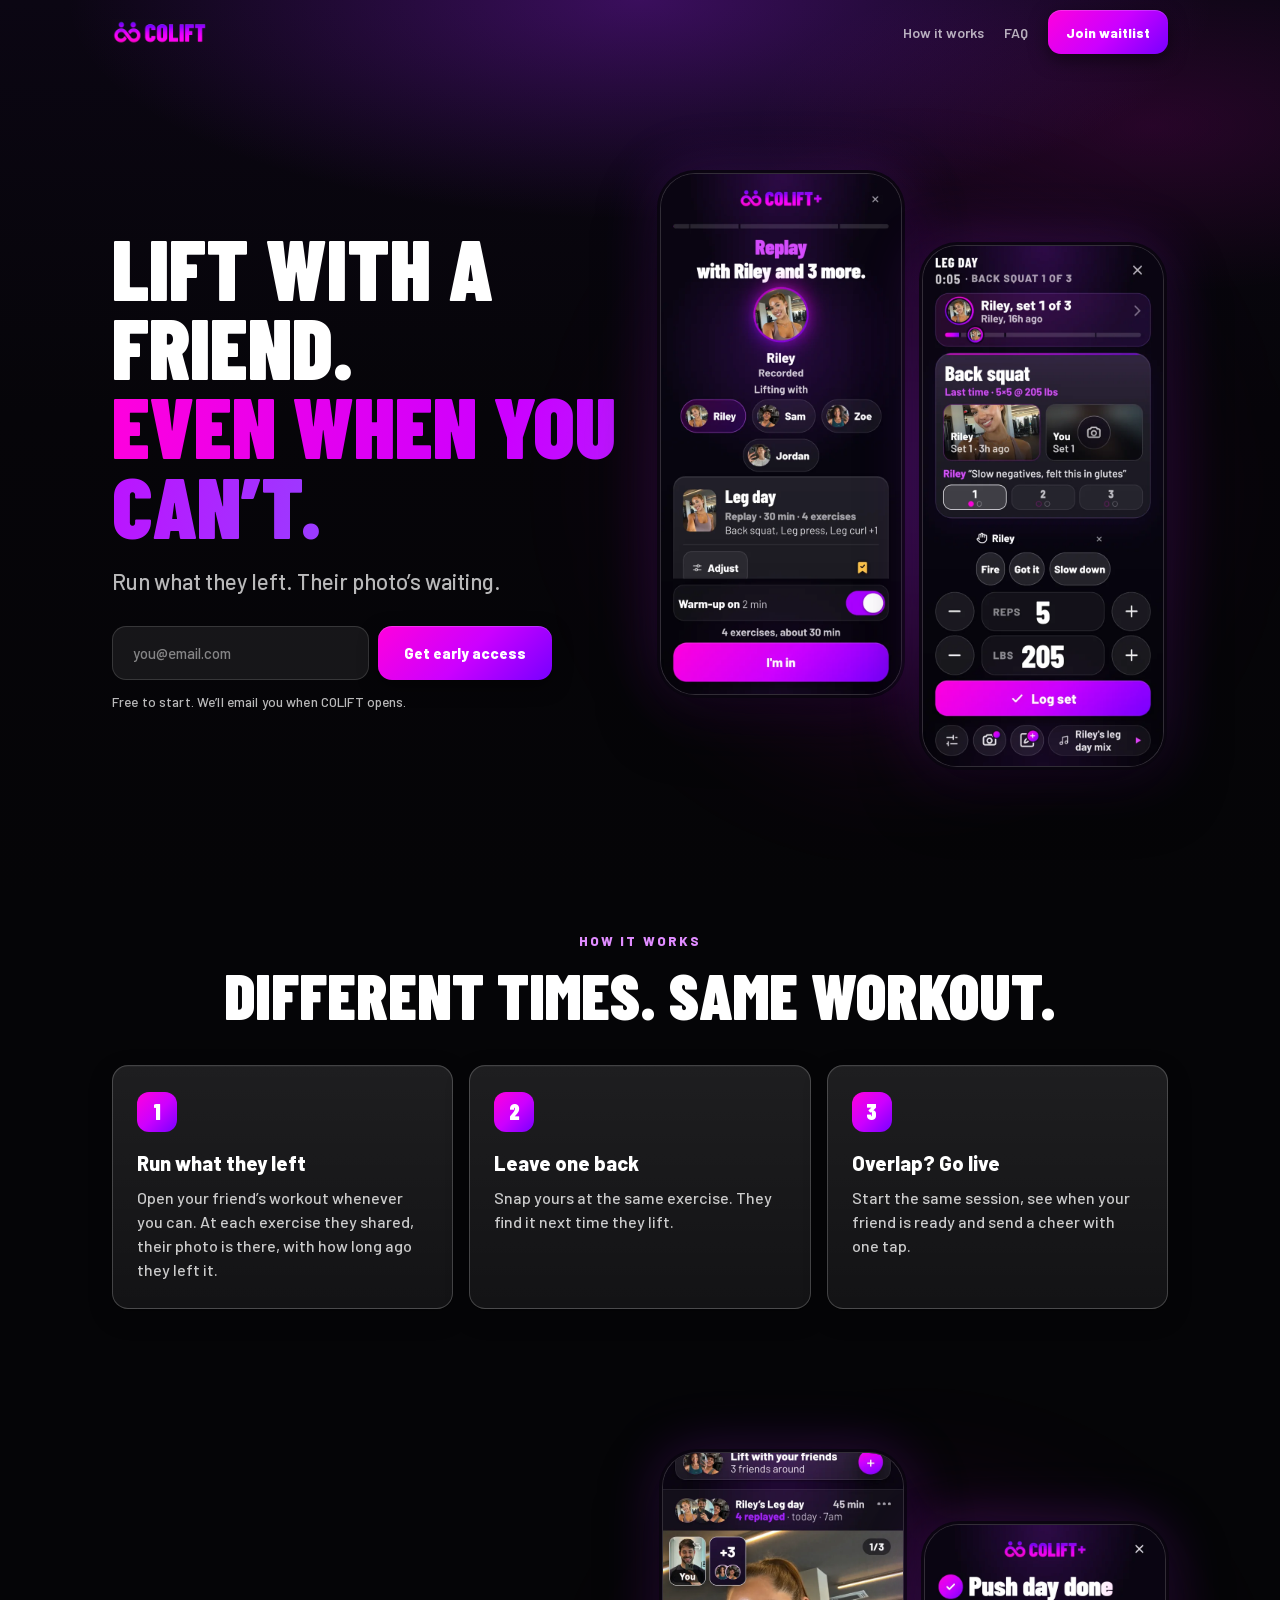
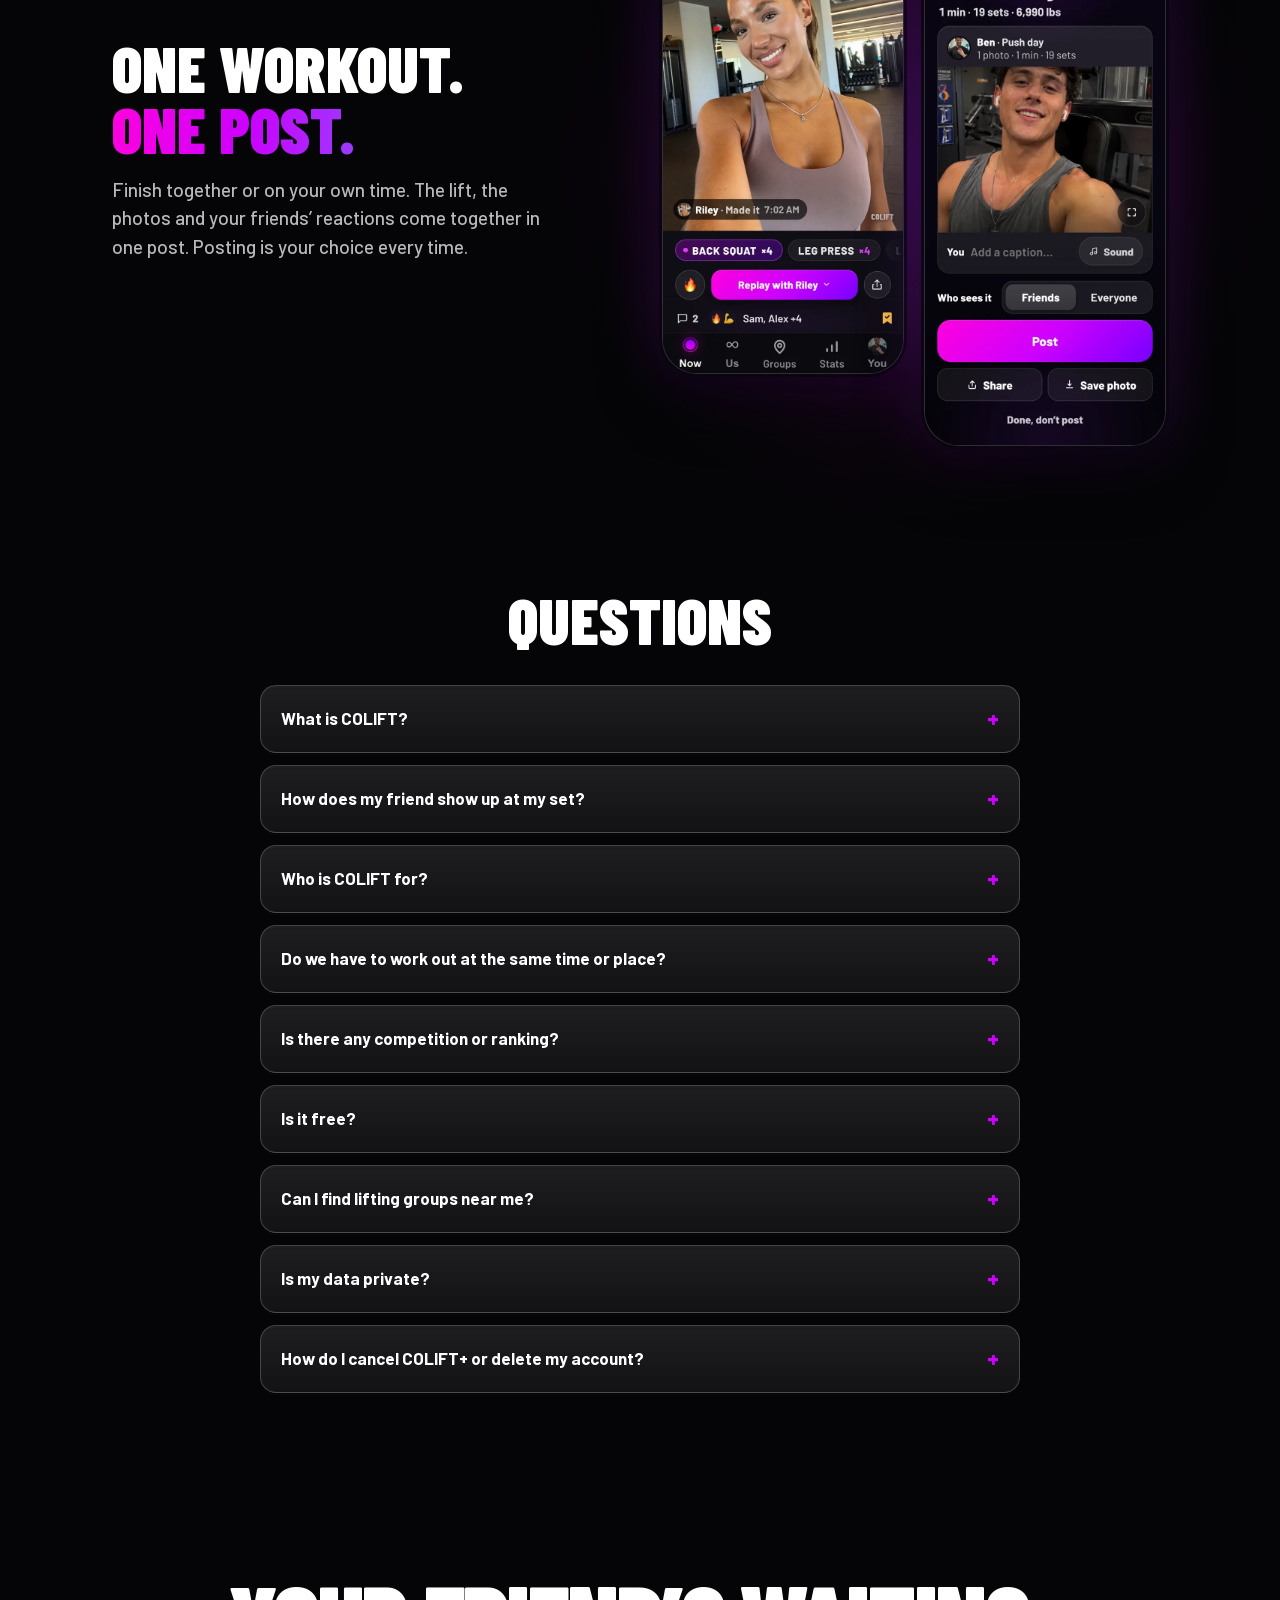
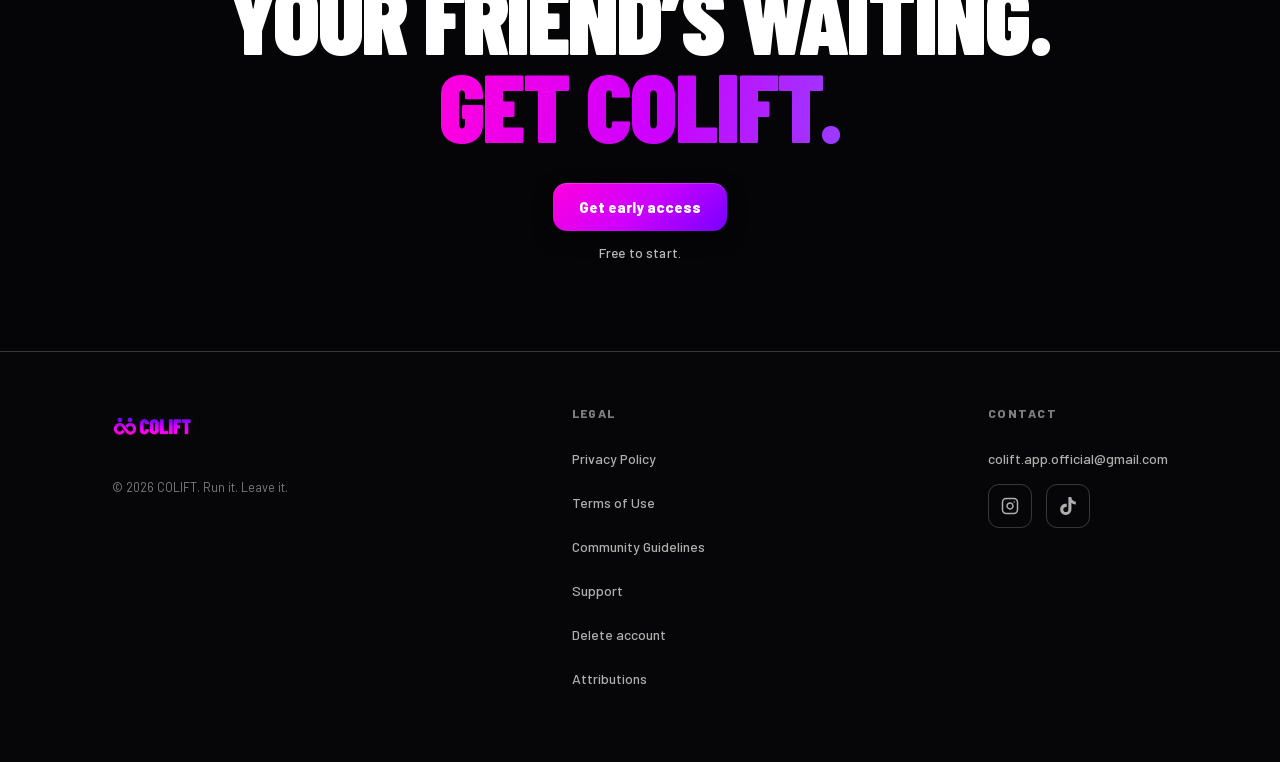
==== index.html @ cf91410c "Site: clearer hero and sections in the App Store screenshot style; badge flips on automatically New " ====
<!doctype html>
<html lang="en">
<head>
<meta charset="utf-8">
<meta name="viewport" content="width=device-width,initial-scale=1,viewport-fit=cover">
<title>COLIFT | Lift with your friend, even when you cannot go at the same time</title>
<meta name="description" content="Run your friend's workout when you can, find their photo at the same exercise, and leave one back.">
<link rel="icon" href="assets/icon.png">
<link rel="apple-touch-icon" href="assets/icon.png">
<meta name="theme-color" content="#08080B">
<meta property="og:type" content="website">
<meta property="og:title" content="COLIFT | Lift with your friend, even when you cannot go at the same time">
<meta property="og:description" content="Run your friend's workout when you can, find their photo at the same exercise, and leave one back.">
<meta property="og:image" content="https://colift.fit/assets/og.png">
<meta property="og:url" content="https://colift.fit">
<meta name="twitter:card" content="summary_large_image">
<meta name="twitter:title" content="COLIFT | Lift with your friend, even when you cannot go at the same time">
<meta name="twitter:description" content="Run your friend's workout when you can, find their photo at the same exercise, and leave one back.">
<meta name="twitter:image" content="https://colift.fit/assets/og.png">
<link rel="stylesheet" href="styles.css?v=10">
</head>
<body>

<!-- NAV -->
<nav class="nav" id="nav">
  <div class="wrap">
    <a class="brand" href="#top" aria-label="COLIFT home">
      <img class="logo" src="assets/logo.png" alt="COLIFT">
    </a>
    <div class="nav-right">
      <a class="nav-link" href="#how">How it works</a>
      <a class="nav-link" href="#faq">FAQ</a>
      <button class="btn btn-sm" data-cta>Join waitlist</button>
    </div>
  </div>
</nav>

<!-- HERO -->
<header class="hero" id="top">
  <div class="wrap hero-grid">
    <div class="hero-copy">
      <h1>Lift with a friend.<br><span class="grad-text">Even when you can&rsquo;t.</span></h1>
      <p class="sub">Run what they left. Their photo&rsquo;s waiting.</p>
      <div class="cta-row" id="hero-cta">
        <form class="waitlist" id="waitlist">
          <input type="email" name="email" placeholder="you@email.com" required autocomplete="email" aria-label="Email address">
          <button class="btn" type="submit">Get early access</button>
        </form>
        <div class="store-badges hidden" id="store-badges">
          <a class="btn" id="appstore-link" href="#">Download on the App&nbsp;Store</a>
        </div>
        <p class="micro">Free to start. We&rsquo;ll email you when COLIFT opens.</p>
      </div>
    </div>
    <div class="phones hero-shot" aria-label="COLIFT app screens">
      <div class="ph"><img src="assets/screens/w-replay_lobby.webp" alt="COLIFT replay lobby: Replay with Riley and 3 more" width="640" height="1387" fetchpriority="high"></div>
      <div class="ph"><img src="assets/screens/w-replay_session.webp" alt="COLIFT workout: Riley's photo at the back squat" width="640" height="1387" fetchpriority="high"></div>
    </div>
  </div>
</header>

<!-- HOW -->
<section id="how" class="how">
  <div class="wrap">
    <p class="eyebrow">How it works</p>
    <h2 class="sec-h">Different times. Same workout.</h2>
    <div class="steps">
      <div class="step"><span class="num">1</span><h3>Run what they left</h3><p>Open your friend&rsquo;s workout whenever you can. At each exercise they shared, their photo is there, with how long ago they left it.</p></div>
      <div class="step"><span class="num">2</span><h3>Leave one back</h3><p>Snap yours at the same exercise. They find it next time they lift.</p></div>
      <div class="step"><span class="num">3</span><h3>Overlap? Go live</h3><p>Start the same session, see when your friend is ready and send a cheer with one tap.</p></div>
    </div>
  </div>
</section>

<!-- ONE POST -->
<section class="onepost">
  <div class="wrap">
    <div class="op-copy">
      <h2 class="sec-h">One workout.<br><span class="grad-text">One post.</span></h2>
      <p class="sec-sub">Finish together or on your own time. The lift, the photos and your friends&rsquo; reactions come together in one post. Posting is your choice every time.</p>
    </div>
    <div class="phones">
      <div class="ph"><img src="assets/screens/w-now_friend.webp" alt="A shared COLIFT post in the feed: Riley's leg day, with your selfie in the corner" width="640" height="1387" loading="lazy" decoding="async"></div>
      <div class="ph"><img src="assets/screens/w-post_done.webp" alt="COLIFT push day done screen with Post, Share and Save photo" width="640" height="1387" loading="lazy" decoding="async"></div>
    </div>
  </div>
</section>

<!-- FAQ -->
<section id="faq">
  <div class="wrap">
    <h2 class="sec-h faq-h">Questions</h2>
    <div class="faq">
      <details><summary>What is COLIFT?</summary><p>A workout log for lifting with a friend, even when you cannot go at the same time. A friend leaves you their workout, you run it when you can, and at the exercises they shared you see their photo and how long ago they left it. Then you leave one back.</p></details>
      <details><summary>How does my friend show up at my set?</summary><p>When you run a friend's workout, the photo they took at an exercise appears at that same exercise, with how long ago they left it. Only friends who run that lift see it, and nothing is public. You can report or block anyone, any time.</p></details>
      <details><summary>Who is COLIFT for?</summary><p>Anyone who wants to lift with a friend whose hours do not match theirs: a gym friend on a different schedule, a friend who moved away after graduating, or someone who misses having a team to lift with. It is built in Ontario, Canada. You start with one friend; groups come after.</p></details>
      <details><summary>Do we have to work out at the same time or place?</summary><p>No, that's the point. Catch a friend's lift live, or run their exact workout later, at a different gym and a different time. The recap shows how far apart you lifted, like &ldquo;6h apart&rdquo;.</p></details>
      <details><summary>Is there any competition or ranking?</summary><p>No. There are no rankings, no leaderboards and no wagers. Friends see moments, and the Our week page counts what you did together. Your own history and personal records stay yours.</p></details>
      <details><summary>Is it free?</summary><p>Yes. The core (replays, the feed and reactions) is free. <strong>COLIFT+</strong> is an optional upgrade: Coach Maya, our automated planner, runs your split, your whole story is kept up to 500 lifts (free keeps your latest 7), and you get one rest-day cover a month. Cancel anytime in your Apple Account settings.</p></details>
      <details><summary>Can I find lifting groups near me?</summary><p>Start with one friend; groups and events come after. Finding and joining public groups is for people 18 and older, and location is optional: you can pick a city instead. People 13 to 17 can use private groups with friends. See the <a href="guidelines.html">Community Guidelines</a> and <a href="privacy.html">Privacy Policy</a>.</p></details>
      <details><summary>Is my data private?</summary><p>You choose who sees each post: Everyone, Friends or Only me. Your profile photo is stored at a public link, as the privacy policy explains. We don't sell your data or run ads. See our <a href="privacy.html">Privacy Policy</a>.</p></details>
      <details><summary>How do I cancel COLIFT+ or delete my account?</summary><p>Cancel COLIFT+ anytime in iOS Settings. You can delete your account right in the app. Here's <a href="delete-account.html">how</a>.</p></details>
    </div>
  </div>
</section>

<!-- FOOTER CTA -->
<section class="footer-cta">
  <div class="wrap">
    <h2>Your friend&rsquo;s waiting.<br><span class="line2">Get COLIFT.</span></h2>
    <div class="cta-row" id="footer-cta">
      <button class="btn" data-cta >Get early access</button>
      <p class="micro">Free to start.</p>
    </div>
  </div>
</section>

<!-- FOOTER -->
<footer class="site">
  <div class="wrap cols">
    <div>
      <a class="brand" href="#top"><img class="logo" src="assets/logo.png" alt="COLIFT" style="height:22px"></a>
      <p class="copy">© 2026 COLIFT. Run it. Leave it.</p>
    </div>
    <div>
      <div class="col-h">Legal</div>
      <div class="legal">
        <a href="privacy.html">Privacy Policy</a>
        <a href="terms.html">Terms of Use</a>
        <a href="guidelines.html">Community Guidelines</a>
        <a href="support.html">Support</a>
        <a href="delete-account.html">Delete account</a>
        <a href="attributions.html">Attributions</a>
      </div>
    </div>
    <div>
      <div class="col-h">Contact</div>
      <div class="legal">
        <a class="mail" href="mailto:colift.app.official@gmail.com">colift.app.official@gmail.com</a>
      </div>
      <div class="socials">
        <a href="#" id="ig-link" aria-label="COLIFT on Instagram"><svg viewBox="0 0 24 24" fill="none" stroke="currentColor" stroke-width="2" stroke-linecap="round" stroke-linejoin="round"><rect width="20" height="20" x="2" y="2" rx="5" ry="5"/><path d="M16 11.37A4 4 0 1 1 12.63 8 4 4 0 0 1 16 11.37z"/><line x1="17.5" x2="17.51" y1="6.5" y2="6.5"/></svg></a>
        <a href="#" id="tt-link" aria-label="COLIFT on TikTok"><svg viewBox="0 0 24 24" fill="currentColor"><path d="M12.525.02c1.31-.02 2.61-.01 3.91-.02.08 1.53.63 3.09 1.75 4.17 1.12 1.11 2.7 1.62 4.24 1.79v4.03c-1.44-.05-2.89-.35-4.2-.97-.57-.26-1.1-.59-1.62-.93-.01 2.92.01 5.84-.02 8.75-.08 1.4-.54 2.79-1.35 3.94-1.31 1.92-3.58 3.17-5.91 3.21-1.43.08-2.86-.31-4.08-1.03-2.02-1.19-3.44-3.37-3.65-5.71-.02-.5-.03-1-.01-1.49.18-1.9 1.12-3.72 2.58-4.96 1.66-1.44 3.98-2.13 6.15-1.72.02 1.48-.04 2.96-.04 4.44-.99-.32-2.15-.23-3.02.37-.63.41-1.11 1.04-1.36 1.75-.21.51-.15 1.07-.14 1.61.24 1.64 1.82 3.02 3.5 2.87 1.12-.01 2.19-.66 2.77-1.61.19-.33.4-.67.41-1.06.1-1.79.06-3.57.07-5.36.01-4.03-.01-8.05.02-12.07z"/></svg></a>
      </div>
    </div>
  </div>
</footer>

<!-- STICKY MOBILE BAR -->
<div class="mobile-bar" id="mobile-bar">
  <img src="assets/icon.png" alt="COLIFT">
  <div class="mb-t"><b>COLIFT</b><span>Lift with a friend, any time</span></div>
  <button class="btn btn-sm" data-cta>Get it</button>
</div>

<script src="app.js"></script>
</body>
</html>
---- styles.css ----
/* ============ CoLift marketing site (on-brand with the app) ============ */
@font-face{font-family:'Barlow';src:url('assets/fonts/Barlow-400.woff2') format('woff2');font-weight:400;font-display:swap}
@font-face{font-family:'Barlow';src:url('assets/fonts/Barlow-500.woff2') format('woff2');font-weight:500;font-display:swap}
@font-face{font-family:'Barlow';src:url('assets/fonts/Barlow-600.woff2') format('woff2');font-weight:600;font-display:swap}
@font-face{font-family:'Barlow';src:url('assets/fonts/Barlow-700.woff2') format('woff2');font-weight:700;font-display:swap}
@font-face{font-family:'Barlow';src:url('assets/fonts/Barlow-800.woff2') format('woff2');font-weight:800;font-display:swap}
@font-face{font-family:'Barlow Condensed';src:url('assets/fonts/BarlowCondensed-700.woff2') format('woff2');font-weight:700;font-display:swap}
@font-face{font-family:'Barlow Condensed';src:url('assets/fonts/BarlowCondensed-800.woff2') format('woff2');font-weight:800;font-display:swap}
@font-face{font-family:'Barlow Condensed';src:url('assets/fonts/BarlowCondensed-900.woff2') format('woff2');font-weight:900;font-display:swap}

:root{
  /* Brand tokens copied verbatim from the app (CoLiftJourney_v2_1.jsx :root + token block) */
  --ring:#08080B;
  --app-bg:radial-gradient(68% 40% at 50% 0%,rgba(158,26,240,0.20),transparent 58%),radial-gradient(55% 46% at 4% 2%,rgba(64,74,255,0.11),transparent 60%),radial-gradient(58% 48% at 100% 24%,rgba(230,30,180,0.10),transparent 62%),radial-gradient(85% 42% at 50% 100%,rgba(150,40,238,0.075),transparent 60%),linear-gradient(180deg,#0C0714 0%,#080610 50%,#050409 100%);
  --surface:rgba(20,12,24,0.96);
  --tabbar:rgba(10,10,14,0.94);
  --fg:#fff;
  --text-mid:rgba(255,255,255,0.88);
  --muted:rgba(255,255,255,0.68);
  --faint:rgba(255,255,255,0.48);
  --line:rgba(255,255,255,0.20);
  --card:rgba(255,255,255,0.10);
  --card-2:rgba(255,255,255,0.06);
  --card-line:rgba(255,255,255,0.20);
  --card-shadow:0 1px 2px rgba(0,0,0,0.4),0 8px 24px rgba(0,0,0,0.22),inset 0 0.5px 0 rgba(255,255,255,0.07);
  /* brand: exact app values: gradV / gradPink / liveGreen */
  --magenta:#FF00DD;
  --brand-mid:#CC00FF;
  --purple:#7700FF;
  --live:#3ED67A;
  --grad:linear-gradient(135deg,#FF00DD,#CC00FF 52%,#7700FF);
  --grad-text:linear-gradient(180deg,#7700FF 0%,#CC00FF 48%,#FF00DD 92%); /* = app LOGO_GRAD (matches the wordmark) */
  --glow:0 6px 18px rgba(0,0,0,0.5),inset 0 1px 0 rgba(255,255,255,0.18);
  --glow-lg:0 1px 2px rgba(0,0,0,0.4),0 8px 24px rgba(0,0,0,0.22);
  --disp:'Barlow Condensed',system-ui,sans-serif;
  --body:'Barlow',system-ui,sans-serif;
  --maxw:1100px;
}
*{box-sizing:border-box;margin:0;padding:0}
html{scroll-behavior:smooth;-webkit-text-size-adjust:100%}
body{
  color:var(--fg);font-family:var(--body);font-weight:400;line-height:1.5;
  -webkit-font-smoothing:antialiased;overflow-x:hidden;
  background:#070709; /* app outer html/body base */
}
body::before{
  content:"";position:fixed;inset:0;z-index:-2;pointer-events:none;
  background:var(--app-bg);
}
a{color:inherit;text-decoration:none}
img{display:block;max-width:100%}
.wrap{max-width:var(--maxw);margin:0 auto;padding:0 22px;position:relative;z-index:1}
.grad-text{background:var(--grad-text);-webkit-background-clip:text;background-clip:text;-webkit-text-fill-color:transparent;color:transparent}

/* ---------- buttons ---------- */
.btn{display:inline-flex;align-items:center;justify-content:center;gap:9px;font-family:var(--body);
  font-weight:800;font-size:15px;border:none;cursor:pointer;border-radius:14px;padding:15px 26px;
  background:var(--grad);color:#fff;box-shadow:var(--glow);transition:transform .15s ease,filter .15s ease,box-shadow .15s ease}
.btn:hover{transform:translateY(-1px);filter:brightness(1.07)}
.btn:active{transform:translateY(0)}
.btn-ghost{background:transparent;box-shadow:none;border:1px solid var(--line);color:#fff;font-weight:700}
.btn-sm{padding:11px 18px;font-size:13.5px;border-radius:13px}
.micro{color:var(--faint);font-size:12.5px;font-weight:500;letter-spacing:.01em}

/* ---------- nav ---------- */
.nav{position:fixed;top:0;left:0;right:0;z-index:60;transition:background .25s ease,border-color .25s ease,backdrop-filter .25s ease;
  border-bottom:1px solid transparent}
.nav.scrolled{background:rgba(8,8,11,0.82);backdrop-filter:saturate(160%) blur(16px);border-bottom:0.5px solid var(--line)}
.nav .wrap{display:flex;align-items:center;justify-content:space-between;height:64px}
.brand{display:flex;align-items:center;gap:10px}
.brand img.logo{height:26px;width:auto;display:block}
.nav-right{display:flex;align-items:center;gap:20px}
.nav-link{font-weight:600;font-size:14px;color:var(--muted)}
.nav-link:hover{color:#fff}

/* ---------- hero ---------- */
.hero{padding:132px 0 56px;position:relative}
.hero-grid{display:grid;grid-template-columns:1.02fr 0.98fr;gap:44px;align-items:center;min-height:min(74vh,660px)}
.hero-copy{text-align:left}
.hero h1{font-family:var(--disp);font-weight:900;line-height:0.98;
  font-size:clamp(52px,7.4vw,98px);margin:0;max-width:12ch;letter-spacing:-0.01em}
.hero .sub{margin:22px 0 0;max-width:42ch;color:var(--muted);font-size:clamp(16px,2.3vw,20px);font-weight:500;line-height:1.5}
.hero .sub strong{color:#fff;font-weight:700}
.cta-row{margin-top:30px;display:flex;flex-direction:column;align-items:flex-start;gap:12px}
.waitlist{display:flex;gap:9px;width:100%;max-width:440px}
.waitlist input{flex:1;min-width:0;height:54px;border-radius:14px;border:0.5px solid rgba(255,255,255,0.14);
  background:rgba(255,255,255,0.07);color:#fff;padding:0 20px;font-family:var(--body);font-size:15px;font-weight:500;outline:none;transition:border-color .15s,box-shadow .15s}
.waitlist input::placeholder{color:var(--faint)}
.waitlist input:focus{border-color:rgba(204,0,255,0.7);box-shadow:0 0 0 3px rgba(204,0,255,0.16)}
.waitlist .btn{height:54px;flex-shrink:0}
.store-badges{display:flex;gap:12px;align-items:center;flex-wrap:wrap;justify-content:center}
.hidden{display:none!important}
.form-done{color:#fff;font-weight:700;font-size:15px}
.form-done b{background:var(--grad-text);-webkit-background-clip:text;background-clip:text;-webkit-text-fill-color:transparent}

/* App shell copied from CoLiftJourney_v2_1.jsx: 318-wide frame, #18181D
   outer body, 50/41px radii, and app background inside. */
.hero-shot,.f-media{position:relative}
.app-frame{position:relative;width:min(318px,76vw);height:min(648px,155vw);background:#18181D;border-radius:50px;padding:10px;
  box-shadow:0 0 0 1px rgba(255,255,255,0.12),0 40px 90px rgba(0,0,0,0.7)}
.app-screen{width:100%;height:100%;border-radius:41px;overflow:hidden;position:relative;background:var(--app-bg)}
.app-screen::before{content:"";position:absolute;left:0;right:0;top:0;height:3px;background:var(--grad);z-index:2}
.app-screen img{width:100%;height:100%;object-fit:cover;object-position:top center;display:block}
.app-frame.hero-phone{margin:54px auto 0}
.app-frame::after{content:"";position:absolute;left:50%;top:10%;transform:translateX(-50%);width:138%;height:74%;z-index:-1;border-radius:50%;filter:blur(58px);
  background:radial-gradient(circle,rgba(150,40,238,0.34),rgba(255,0,221,0.10) 48%,transparent 72%)}
@keyframes pulseLive{0%,100%{box-shadow:0 0 0 3px rgba(62,214,122,0.28)}50%{box-shadow:0 0 0 7px rgba(62,214,122,0.05)}}

/* ---------- section scaffolding ---------- */
section{padding:74px 0;position:relative}
.eyebrow{font-family:var(--body);font-weight:800;font-size:12.5px;letter-spacing:0.16em;text-transform:uppercase;
  background:var(--grad-text);-webkit-background-clip:text;background-clip:text;-webkit-text-fill-color:transparent;margin-bottom:14px}
.sec-h{font-family:var(--disp);font-weight:900;letter-spacing:-0.015em;line-height:0.98;font-size:clamp(34px,5.5vw,62px)}
.sec-sub{color:var(--muted);font-size:clamp(15px,2vw,18px);max-width:46ch;margin-top:14px;font-weight:500}

/* how it works: 3 app-grammar cards */
#how{text-align:center}
#how .sec-h{margin-top:2px}
.steps{display:grid;grid-template-columns:repeat(3,1fr);gap:18px;margin-top:48px;text-align:left}
.step{position:relative;border-radius:16px;padding:28px 24px;
  background:linear-gradient(180deg,var(--card),var(--card-2));
  border:0.5px solid var(--card-line);
  box-shadow:var(--card-shadow);
  transition:transform .2s ease,border-color .2s ease,box-shadow .2s ease}
.step:hover{transform:translateY(-3px);border-color:rgba(204,0,255,0.4);
  box-shadow:inset 0 1px 0 rgba(255,255,255,0.08),0 22px 50px rgba(120,0,255,0.22)}
.step h3{font-size:19px;font-weight:800;margin:14px 0 7px}
.step p{color:var(--muted);font-size:14.5px;font-weight:500;line-height:1.5}
.step .ic{width:48px;height:48px;border-radius:13px;display:flex;align-items:center;justify-content:center;
  background:linear-gradient(135deg,rgba(255,0,221,.22),rgba(119,0,255,.22));
  border:1px solid rgba(204,0,255,.34);color:#F0C6FF;box-shadow:0 8px 22px rgba(160,0,255,0.28)}
.step .ic svg{width:23px;height:23px}

/* alternating feature rows */
.feature{display:grid;grid-template-columns:1.05fr 1fr;gap:60px;align-items:center;margin-top:30px}
.feature.flip .f-copy{order:2}
.feature.flip .f-media{order:1}
.f-copy h2{font-family:var(--disp);font-weight:900;letter-spacing:-0.015em;line-height:1;font-size:clamp(30px,4.4vw,52px)}
.f-copy p{color:var(--muted);font-size:clamp(15px,1.8vw,17.5px);margin-top:16px;max-width:36ch;font-weight:500;line-height:1.55}
.f-copy .eyebrow{margin-bottom:12px}
/* inline live tag reused in feature copy */
.tag-live{display:inline-flex;align-items:center;gap:8px;margin-bottom:16px;
  background:rgba(62,214,122,0.1);border:0.5px solid rgba(62,214,122,0.42);border-radius:999px;
  padding:6px 14px 6px 12px;font-weight:800;font-size:12.5px;letter-spacing:.02em;color:#8affbe}
.tag-live .ld{width:8px;height:8px;border-radius:50%;background:var(--live);animation:pulseLive 1.8s ease-in-out infinite}
.f-media{display:flex;justify-content:center;position:relative}
.f-media::before{content:"";position:absolute;width:78%;height:70%;left:50%;top:52%;transform:translate(-50%,-50%);
  z-index:-1;border-radius:50%;filter:blur(64px);opacity:.9;
  background:radial-gradient(circle,rgba(150,40,238,0.32),rgba(255,0,221,0.10) 52%,transparent 72%)}
.f-media .app-frame{width:min(272px,70vw);height:auto;aspect-ratio:318/648;padding:8px;border-radius:43px}
.f-media .app-screen{border-radius:35px}
.f-media .app-screen img{border:0}

/* manifesto: big type over the purple canvas */
.manifesto{text-align:center;padding:96px 0}
.manifesto p{font-family:var(--disp);font-weight:800;letter-spacing:-0.01em;line-height:1.06;
  font-size:clamp(28px,4.6vw,54px);max-width:19ch;margin:0 auto}
.manifesto .accent{background:var(--grad-text);-webkit-background-clip:text;background-clip:text;-webkit-text-fill-color:transparent}

/* social proof (kept for parity) */
.proof{text-align:center}
.proof-pill{display:inline-flex;align-items:center;gap:10px;border:1px solid var(--card-line);background:var(--card);
  border-radius:999px;padding:10px 18px;font-weight:700;font-size:14px}
.proof-pill .dot{width:8px;height:8px;border-radius:50%;background:var(--grad)}
.quotes{display:grid;grid-template-columns:repeat(3,1fr);gap:16px;margin-top:34px}
.quote{background:var(--card);border:0.5px solid var(--card-line);border-radius:16px;padding:20px;text-align:left;box-shadow:var(--card-shadow)}
.quote p{font-size:14.5px;color:#e9e9ee;font-weight:500;line-height:1.5}
.quote .who{margin-top:12px;color:var(--faint);font-size:12.5px;font-weight:700}

/* FAQ */
.faq{max-width:760px;margin:0 auto}
.faq details{border:0.5px solid var(--card-line);border-radius:16px;background:linear-gradient(180deg,var(--card),var(--card-2));
  padding:2px 20px;margin-bottom:12px;transition:border-color .2s ease}
.faq details[open]{border-color:rgba(204,0,255,0.34)}
.faq summary{list-style:none;cursor:pointer;padding:18px 0;font-weight:700;font-size:17px;display:flex;justify-content:space-between;align-items:center;gap:16px}
.faq summary::-webkit-details-marker{display:none}
.faq summary::after{content:"+";font-family:var(--disp);font-weight:700;font-size:26px;color:var(--brand-mid);transition:transform .2s ease;line-height:1}
.faq details[open] summary::after{transform:rotate(45deg)}
.faq p{color:var(--muted);font-size:15px;font-weight:500;padding:0 0 18px;max-width:62ch;line-height:1.55}
.faq a{color:#E9B8FF;text-decoration:underline;text-underline-offset:3px}

/* footer CTA */
.footer-cta{text-align:center;padding:96px 0 88px;position:relative}
.footer-cta h2{font-family:var(--disp);font-weight:900;line-height:0.92;letter-spacing:-0.02em;font-size:clamp(40px,8vw,92px)}
.footer-cta .line2{background:var(--grad-text);-webkit-background-clip:text;background-clip:text;-webkit-text-fill-color:transparent}
.footer-cta .cta-row{margin-top:34px}

/* footer */
footer.site{border-top:0.5px solid var(--line);padding:52px 0 62px;position:relative;background:rgba(8,8,11,0.5)}
footer.site .cols{display:flex;justify-content:space-between;gap:30px;flex-wrap:wrap}
footer.site .legal{display:flex;flex-direction:column;gap:10px}
footer.site .legal a{color:var(--muted);font-size:14px;font-weight:500}
footer.site .legal a:hover{color:#fff}
footer.site .col-h{font-weight:800;font-size:12px;letter-spacing:.12em;text-transform:uppercase;color:var(--faint);margin-bottom:14px}
footer.site .copy{color:var(--faint);font-size:12.5px;margin-top:30px}

/* sticky mobile download bar */
.mobile-bar{position:fixed;left:12px;right:12px;bottom:12px;z-index:70;display:none;
  background:rgba(8,8,11,0.92);backdrop-filter:blur(16px);border:0.5px solid var(--card-line);border-radius:16px;
  padding:10px 12px;align-items:center;gap:12px;box-shadow:0 12px 40px rgba(0,0,0,0.6)}
.mobile-bar img{width:38px;height:38px;border-radius:10px}
.mobile-bar .mb-t{flex:1;min-width:0}
.mobile-bar .mb-t b{font-size:14px;font-weight:800}
.mobile-bar .mb-t span{display:block;color:var(--faint);font-size:11.5px}

/* scroll reveal: premium easing + stagger */
.reveal{opacity:0;transform:translateY(26px);transition:opacity .7s cubic-bezier(.22,1,.36,1),transform .7s cubic-bezier(.22,1,.36,1);will-change:opacity,transform}
.reveal.in{opacity:1;transform:none}
.steps .step:nth-child(2){transition-delay:.09s}
.steps .step:nth-child(3){transition-delay:.18s}

/* hero load-in */
@keyframes heroIn{from{opacity:0;transform:translateY(28px)}to{opacity:1;transform:none}}
.hero h1{animation:heroIn .85s cubic-bezier(.22,1,.36,1) both}
.hero .sub{animation:heroIn .85s cubic-bezier(.22,1,.36,1) .12s both}
.hero .cta-row{animation:heroIn .85s cubic-bezier(.22,1,.36,1) .24s both}
.hero-shot{animation:heroIn 1s cubic-bezier(.22,1,.36,1) .34s both}

/* parallax targets (JS sets transform) */
.f-media .app-frame{will-change:transform}

/* App Store badge */
.store-badges svg{height:52px;width:auto;display:block}
.store-badges a{display:inline-flex}

/* footer social icons */
.socials{display:flex;gap:14px;margin-top:4px}
.socials a{width:38px;height:38px;border-radius:11px;border:1px solid var(--card-line);display:flex;align-items:center;justify-content:center;color:var(--muted);transition:color .15s,border-color .15s,background .15s}
.socials a:hover{color:#fff;border-color:rgba(204,0,255,.55);background:rgba(204,0,255,0.1)}
.socials svg{width:18px;height:18px}

/* legal pages */
.legal-page{max-width:760px;margin:0 auto;padding:120px 22px 90px;position:relative;z-index:1}
.legal-page h1{font-family:var(--disp);font-weight:900;font-size:clamp(36px,7vw,56px);margin-bottom:8px}
.legal-page .updated{color:var(--faint);font-size:13px;margin-bottom:8px}
.legal-page .draft{display:inline-block;border:1px solid rgba(255,196,61,.4);color:#FFC43D;font-size:12px;font-weight:700;border-radius:999px;padding:5px 12px;margin-bottom:28px}
.legal-page h2{font-family:var(--disp);font-weight:800;font-size:24px;margin:34px 0 10px}
.legal-page p,.legal-page li{color:#c9c9d0;font-size:15.5px;line-height:1.6;margin-bottom:12px}
.legal-page ul{padding-left:20px}
.legal-page a{color:#E9B8FF;text-decoration:underline;text-underline-offset:3px}

/* ---------- responsive ---------- */
@media(max-width:760px){
  .steps{grid-template-columns:1fr}
  .feature{grid-template-columns:1fr;gap:34px;text-align:center}
  .feature.flip .f-copy,.feature.flip .f-media{order:initial}
  .f-copy p{margin-left:auto;margin-right:auto}
  .f-copy .tag-live,.f-copy .eyebrow{margin-left:auto;margin-right:auto}
  .quotes{grid-template-columns:1fr}
  .mobile-bar{display:flex}
  section{padding:56px 0}
  .hero{padding:112px 0 20px;text-align:center}
  .hero-grid{grid-template-columns:1fr;gap:12px;min-height:0;text-align:center}
  .hero-copy{text-align:center}
  .hero h1{margin:0 auto;max-width:12ch}
  .hero .sub{margin-left:auto;margin-right:auto}
  .cta-row{align-items:center}
  .waitlist{margin:0 auto}
  .hero-shot{margin-top:50px;width:min(272px,74vw)}
  body{padding-bottom:78px}
  .nav-right .nav-link{display:none}
}
@media(max-width:380px){
}
@media(prefers-reduced-motion:reduce){
  *{scroll-behavior:auto}
  .reveal{transition:opacity .3s ease;transform:none}
  .btn:hover{transform:none}
  .hero h1,.hero .sub,.hero .cta-row,.hero-shot{animation:none}
  .tag-live .ld{animation:none}
  .f-media .app-frame{transform:none!important}
}


/* ============ v10 refresh: matches the App Store screenshots ============ */
html{overflow-x:clip}
body{background:#050507;overflow-x:clip}
body::before{background:radial-gradient(70% 38% at 50% 0%,rgba(150,30,235,0.34),transparent 64%),radial-gradient(50% 30% at 90% 14%,rgba(255,0,221,0.12),transparent 62%),linear-gradient(180deg,#0b0613 0%,#060509 46%,#050507 100%)}
.grad-text,.footer-cta .line2,.manifesto .accent{background:linear-gradient(100deg,#FF00DD,#CC00FF 55%,#9a3cff);-webkit-background-clip:text;background-clip:text;-webkit-text-fill-color:transparent;color:transparent}
.hero .sub,.sec-sub,.micro{color:rgba(255,255,255,0.72)}
.micro{font-size:13.5px}
.btn{min-height:48px}
.btn-sm{min-height:44px}
.nav-link{display:inline-flex;align-items:center;min-height:44px}
.brand{min-height:44px}
.socials a{width:44px;height:44px}
footer.site .legal a{display:inline-flex;align-items:center;min-height:44px;padding:0}
footer.site .legal{gap:0}
footer.site .legal a.mail{word-break:break-all}

/* hero */
.hero{padding:120px 0 40px;overflow:hidden}
.hero-grid{grid-template-columns:1fr 1fr;gap:32px;min-height:min(78vh,700px)}
.hero h1{text-transform:uppercase;font-size:clamp(48px,6.6vw,92px);line-height:.94;max-width:none;letter-spacing:0}
.hero .sub{margin-top:20px;font-size:clamp(18px,2vw,22px);max-width:38ch}
.hero .cta-row{margin-top:28px}

/* phone pair: sharp screens, soft purple glow */
.phones{position:relative;display:flex;justify-content:center;align-items:flex-start;gap:clamp(10px,2vw,22px)}
.phones::before{content:"";position:absolute;inset:6% -4% 0;z-index:-1;border-radius:50%;filter:blur(70px);background:radial-gradient(circle,rgba(160,40,240,0.45),rgba(255,0,221,0.12) 50%,transparent 72%)}
.ph{width:min(240px,42vw);flex:0 1 240px;border-radius:clamp(22px,3.6vw,34px);overflow:hidden;background:#0a0612;
  box-shadow:0 0 0 1px rgba(255,255,255,0.16),0 0 0 4px rgba(10,6,16,0.9),0 24px 60px rgba(0,0,0,0.6),0 0 60px rgba(160,40,240,0.28)}
.ph img{width:100%;height:auto;aspect-ratio:640/1387;display:block}
.ph:nth-child(2){margin-top:clamp(36px,6vw,72px)}
.hero-shot{animation:heroIn 1s cubic-bezier(.22,1,.36,1) .2s both}

/* sections */
section{padding:72px 0}
.eyebrow{font-size:13px;margin-bottom:12px;background:none;-webkit-text-fill-color:#e08cff;color:#e08cff}
.sec-h{text-transform:uppercase;font-size:clamp(36px,5.6vw,64px);line-height:.96;letter-spacing:0}
.sec-sub{margin-top:16px;font-size:clamp(16px,1.9vw,19px);max-width:44ch}
.how{text-align:center}
.steps{gap:16px;margin-top:40px}
.step{padding:26px 24px}
.step .num{display:inline-flex;align-items:center;justify-content:center;width:40px;height:40px;border-radius:12px;background:var(--grad);font-family:var(--disp);font-weight:900;font-size:22px;color:#fff}
.step h3{font-size:20px;margin:16px 0 8px}
.step p{font-size:16px;color:rgba(255,255,255,0.78)}
.onepost .wrap{display:grid;grid-template-columns:1fr 1fr;gap:40px;align-items:center}
.onepost .phones{order:2}
.faq-h{text-align:center;margin-bottom:34px}
.faq summary{min-height:56px;font-size:17px}
.faq p{font-size:16px;color:rgba(255,255,255,0.78)}
.footer-cta h2{text-transform:uppercase;font-size:clamp(44px,8vw,96px)}
.footer-cta .cta-row{align-items:center}
.mobile-bar .mb-t span{font-size:12.5px;color:rgba(255,255,255,0.62)}

@media(max-width:760px){
  section{padding:52px 0}
  .hero{padding:92px 0 24px}
  .hero-grid{grid-template-columns:1fr;gap:28px;min-height:0}
  .hero h1{font-size:clamp(44px,13vw,60px);max-width:none}
  .hero .sub{margin-left:auto;margin-right:auto;font-size:18px}
  .waitlist{flex-direction:column;max-width:none}
  .waitlist input{flex:none;width:100%}
  .waitlist .btn{width:100%}
  .cta-row{align-items:stretch;text-align:center}
  .hero .store-badges{justify-content:center}
  .ph{width:44vw;flex:0 1 44vw}
  .onepost .wrap{grid-template-columns:1fr;text-align:center;gap:30px}
  .onepost .phones{order:2}
  .sec-sub{margin-left:auto;margin-right:auto}
  .hero-shot{width:auto;margin-top:0}
}
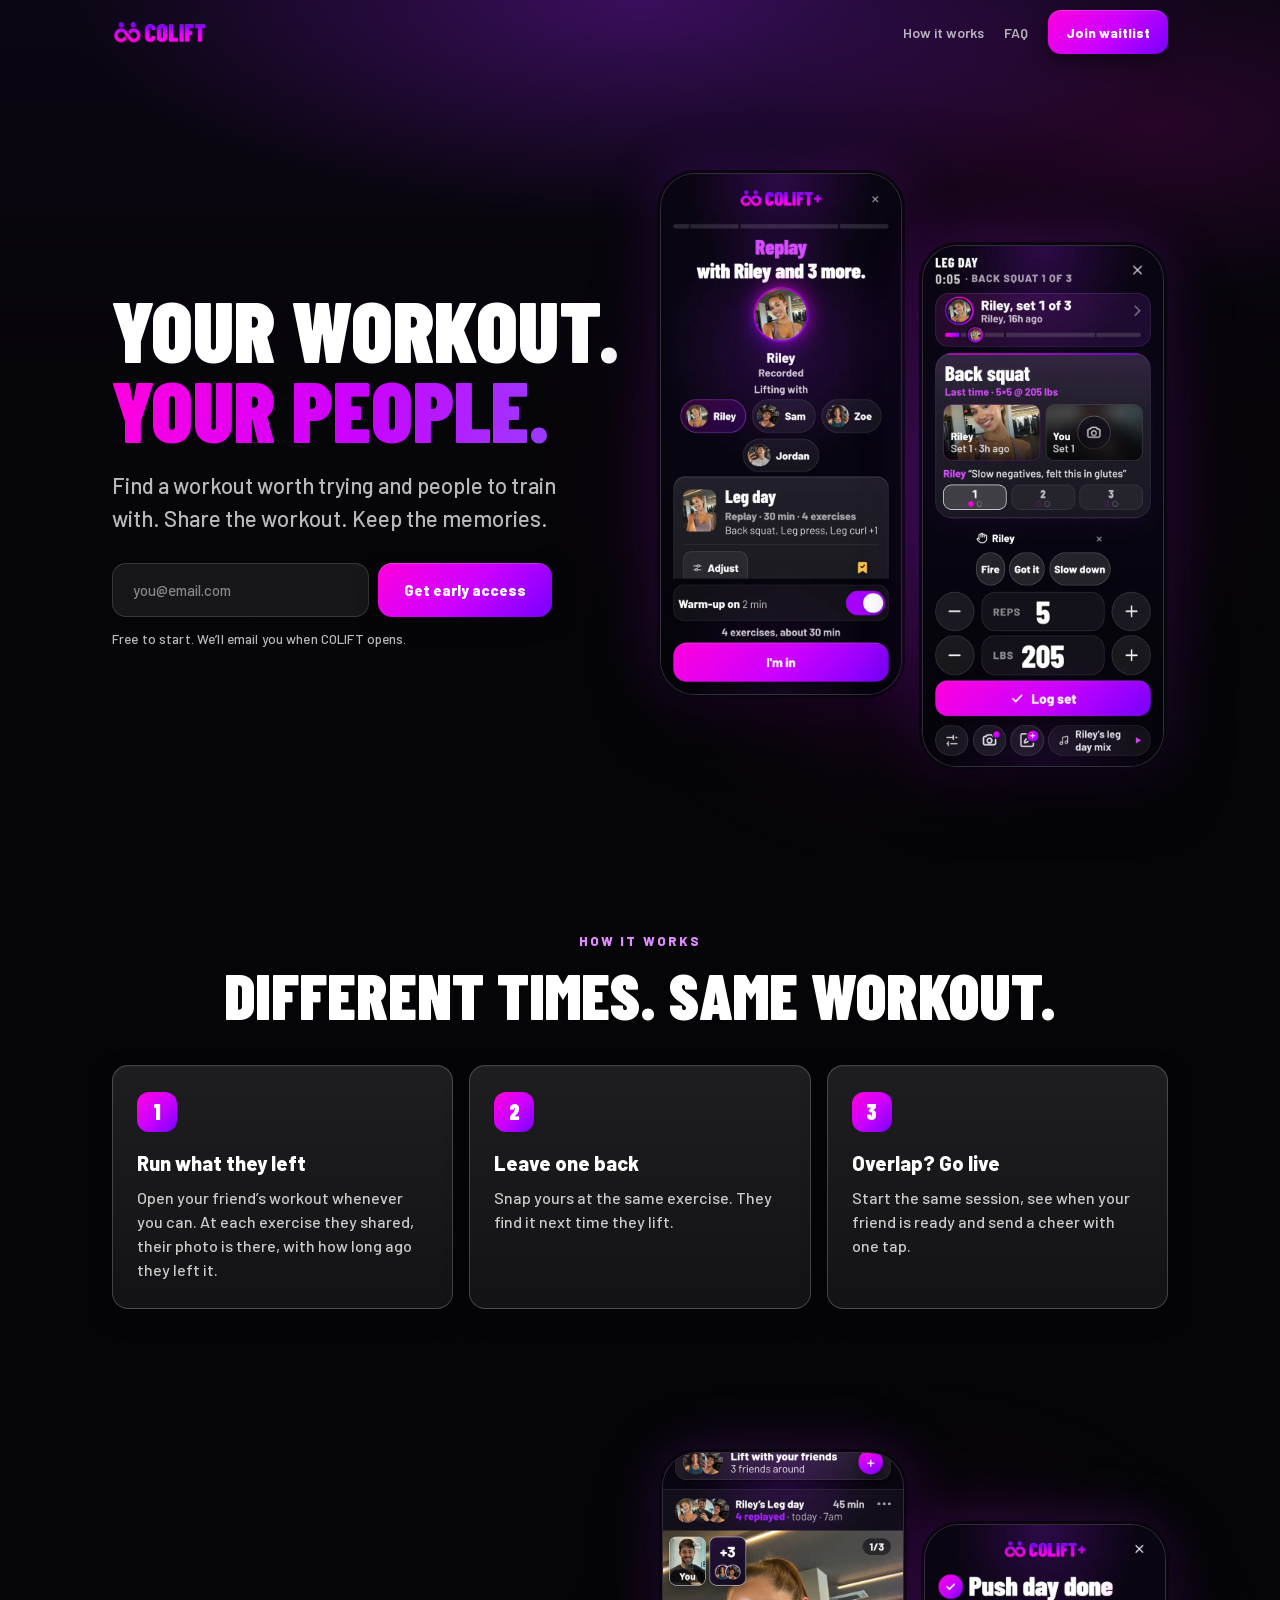
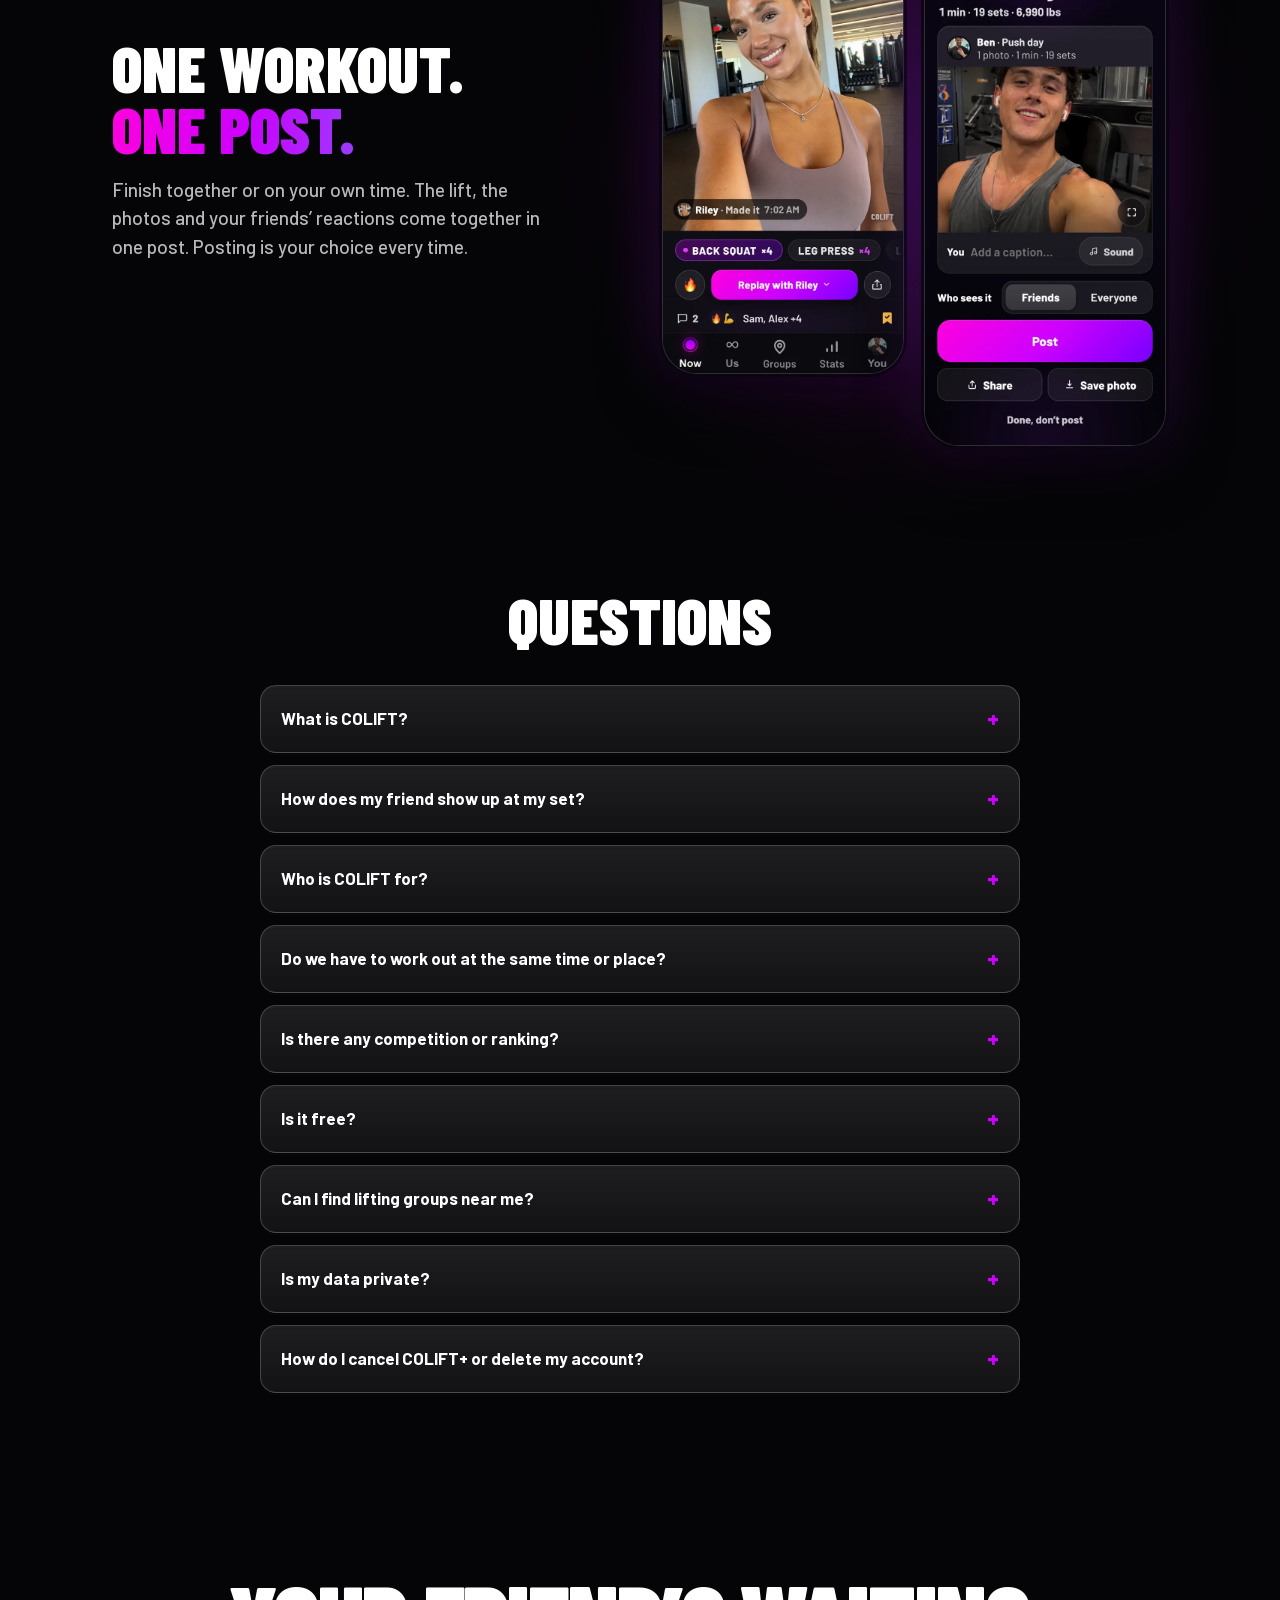
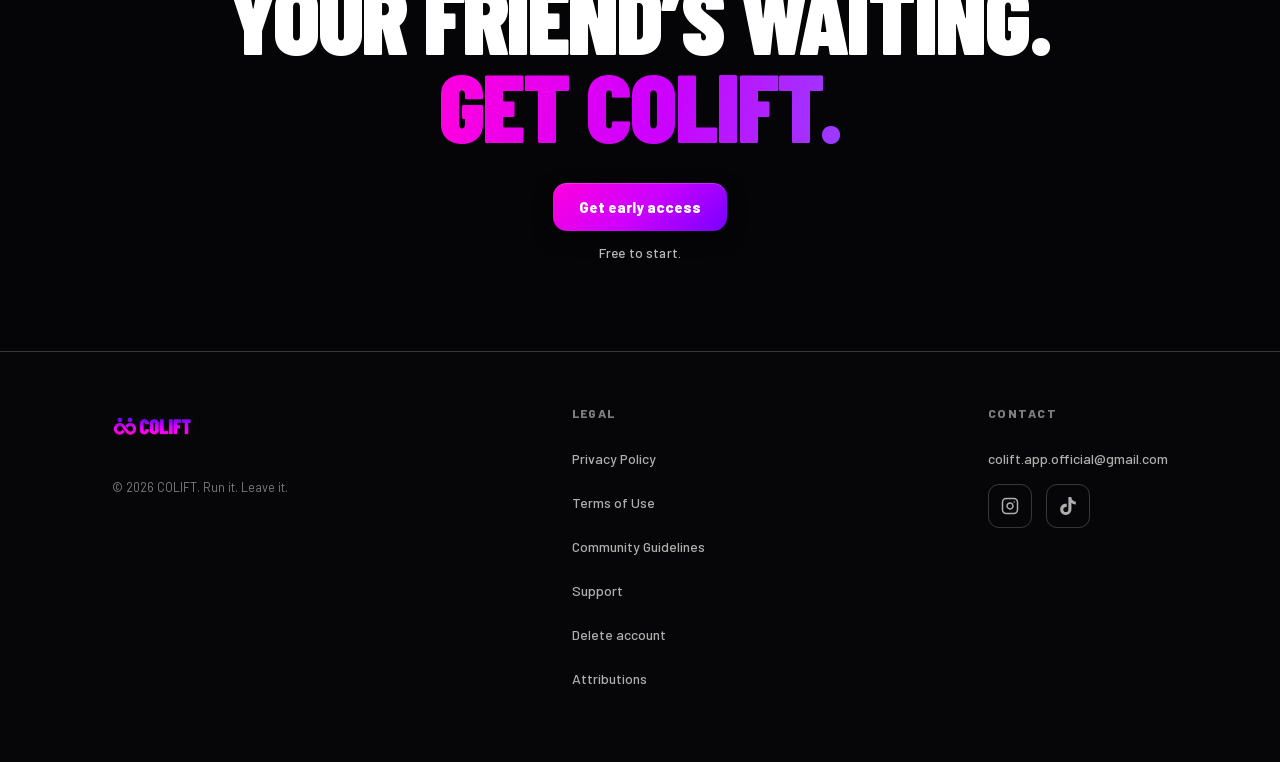
==== commit 8269f38c: "Align CoLift branding and handle failed auth returns" ====
--- a/index.html
+++ b/index.html
@@ -3,19 +3,19 @@
 <head>
 <meta charset="utf-8">
 <meta name="viewport" content="width=device-width,initial-scale=1,viewport-fit=cover">
-<title>COLIFT | Lift with your friend, even when you cannot go at the same time</title>
-<meta name="description" content="Run your friend's workout when you can, find their photo at the same exercise, and leave one back.">
+<title>CoLift: Workouts &amp; Community</title>
+<meta name="description" content="Workouts, shared photos and your fitness community. Lift, run and find your people with CoLift.">
 <link rel="icon" href="assets/icon.png">
 <link rel="apple-touch-icon" href="assets/icon.png">
 <meta name="theme-color" content="#08080B">
 <meta property="og:type" content="website">
-<meta property="og:title" content="COLIFT | Lift with your friend, even when you cannot go at the same time">
-<meta property="og:description" content="Run your friend's workout when you can, find their photo at the same exercise, and leave one back.">
+<meta property="og:title" content="CoLift: Workouts &amp; Community">
+<meta property="og:description" content="Workouts, shared photos and your fitness community. Lift, run and find your people with CoLift.">
 <meta property="og:image" content="https://colift.fit/assets/og.png">
 <meta property="og:url" content="https://colift.fit">
 <meta name="twitter:card" content="summary_large_image">
-<meta name="twitter:title" content="COLIFT | Lift with your friend, even when you cannot go at the same time">
-<meta name="twitter:description" content="Run your friend's workout when you can, find their photo at the same exercise, and leave one back.">
+<meta name="twitter:title" content="CoLift: Workouts &amp; Community">
+<meta name="twitter:description" content="Workouts, shared photos and your fitness community. Lift, run and find your people with CoLift.">
 <meta name="twitter:image" content="https://colift.fit/assets/og.png">
 <link rel="stylesheet" href="styles.css?v=10">
 </head>
@@ -39,8 +39,8 @@
 <header class="hero" id="top">
   <div class="wrap hero-grid">
     <div class="hero-copy">
-      <h1>Lift with a friend.<br><span class="grad-text">Even when you can&rsquo;t.</span></h1>
-      <p class="sub">Run what they left. Their photo&rsquo;s waiting.</p>
+      <h1>Your workout.<br><span class="grad-text">Your people.</span></h1>
+      <p class="sub">Find a workout worth trying and people to train with. Share the workout. Keep the memories.</p>
       <div class="cta-row" id="hero-cta">
         <form class="waitlist" id="waitlist">
           <input type="email" name="email" placeholder="you@email.com" required autocomplete="email" aria-label="Email address">
@@ -96,7 +96,7 @@
       <details><summary>Who is COLIFT for?</summary><p>Anyone who wants to lift with a friend whose hours do not match theirs: a gym friend on a different schedule, a friend who moved away after graduating, or someone who misses having a team to lift with. It is built in Ontario, Canada. You start with one friend; groups come after.</p></details>
       <details><summary>Do we have to work out at the same time or place?</summary><p>No, that's the point. Catch a friend's lift live, or run their exact workout later, at a different gym and a different time. The recap shows how far apart you lifted, like &ldquo;6h apart&rdquo;.</p></details>
       <details><summary>Is there any competition or ranking?</summary><p>No. There are no rankings, no leaderboards and no wagers. Friends see moments, and the Our week page counts what you did together. Your own history and personal records stay yours.</p></details>
-      <details><summary>Is it free?</summary><p>Yes. The core (replays, the feed and reactions) is free. <strong>COLIFT+</strong> is an optional upgrade: Coach Maya, our automated planner, runs your split, your whole story is kept up to 500 lifts (free keeps your latest 7), and you get one rest-day cover a month. Cancel anytime in your Apple Account settings.</p></details>
+      <details><summary>Is it free?</summary><p>Yes. The core (replays, the feed and reactions) is free. <strong>COLIFT+</strong> is an optional upgrade: deeper Month and Year progress trends, customizable Stats views and a personal journey recap to save or share. Workout logging and friends stay free. Cancel anytime in your Apple Account settings.</p></details>
       <details><summary>Can I find lifting groups near me?</summary><p>Start with one friend; groups and events come after. Finding and joining public groups is for people 18 and older, and location is optional: you can pick a city instead. People 13 to 17 can use private groups with friends. See the <a href="guidelines.html">Community Guidelines</a> and <a href="privacy.html">Privacy Policy</a>.</p></details>
       <details><summary>Is my data private?</summary><p>You choose who sees each post: Everyone, Friends or Only me. Your profile photo is stored at a public link, as the privacy policy explains. We don't sell your data or run ads. See our <a href="privacy.html">Privacy Policy</a>.</p></details>
       <details><summary>How do I cancel COLIFT+ or delete my account?</summary><p>Cancel COLIFT+ anytime in iOS Settings. You can delete your account right in the app. Here's <a href="delete-account.html">how</a>.</p></details>
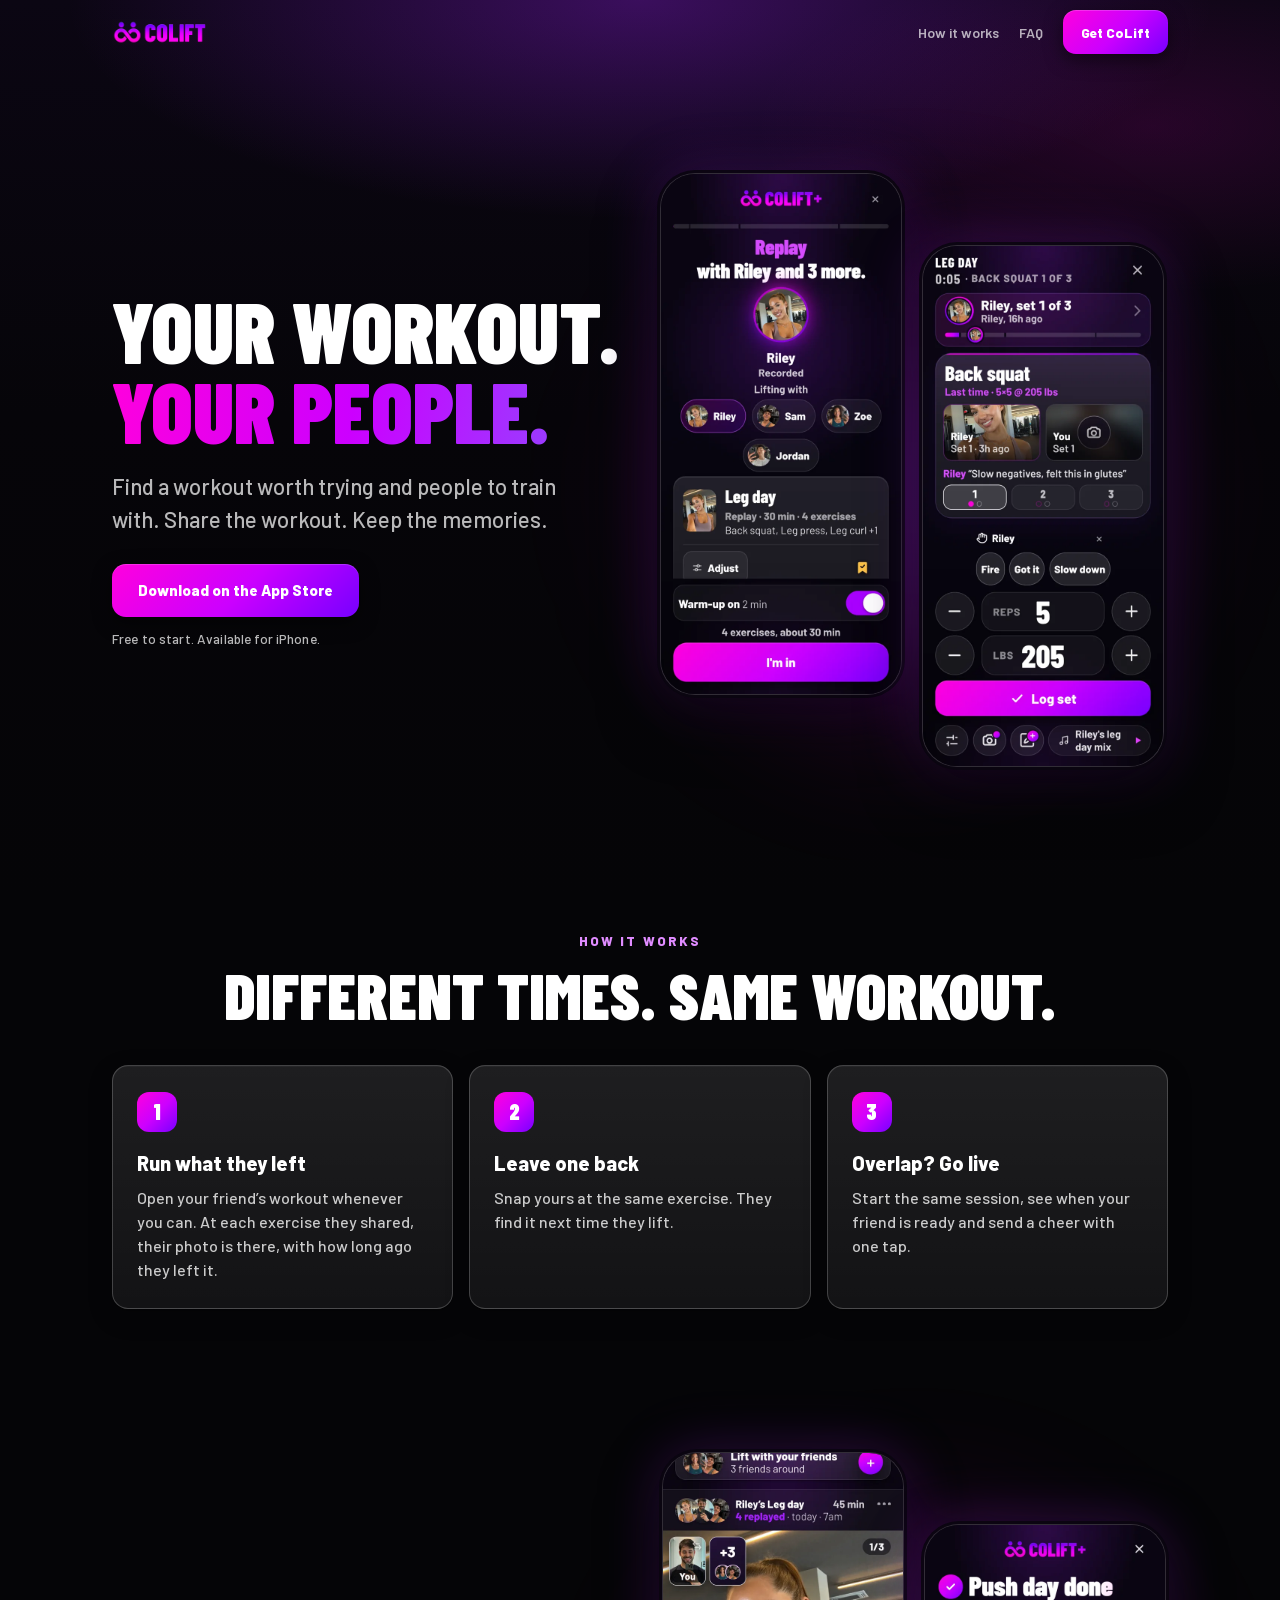
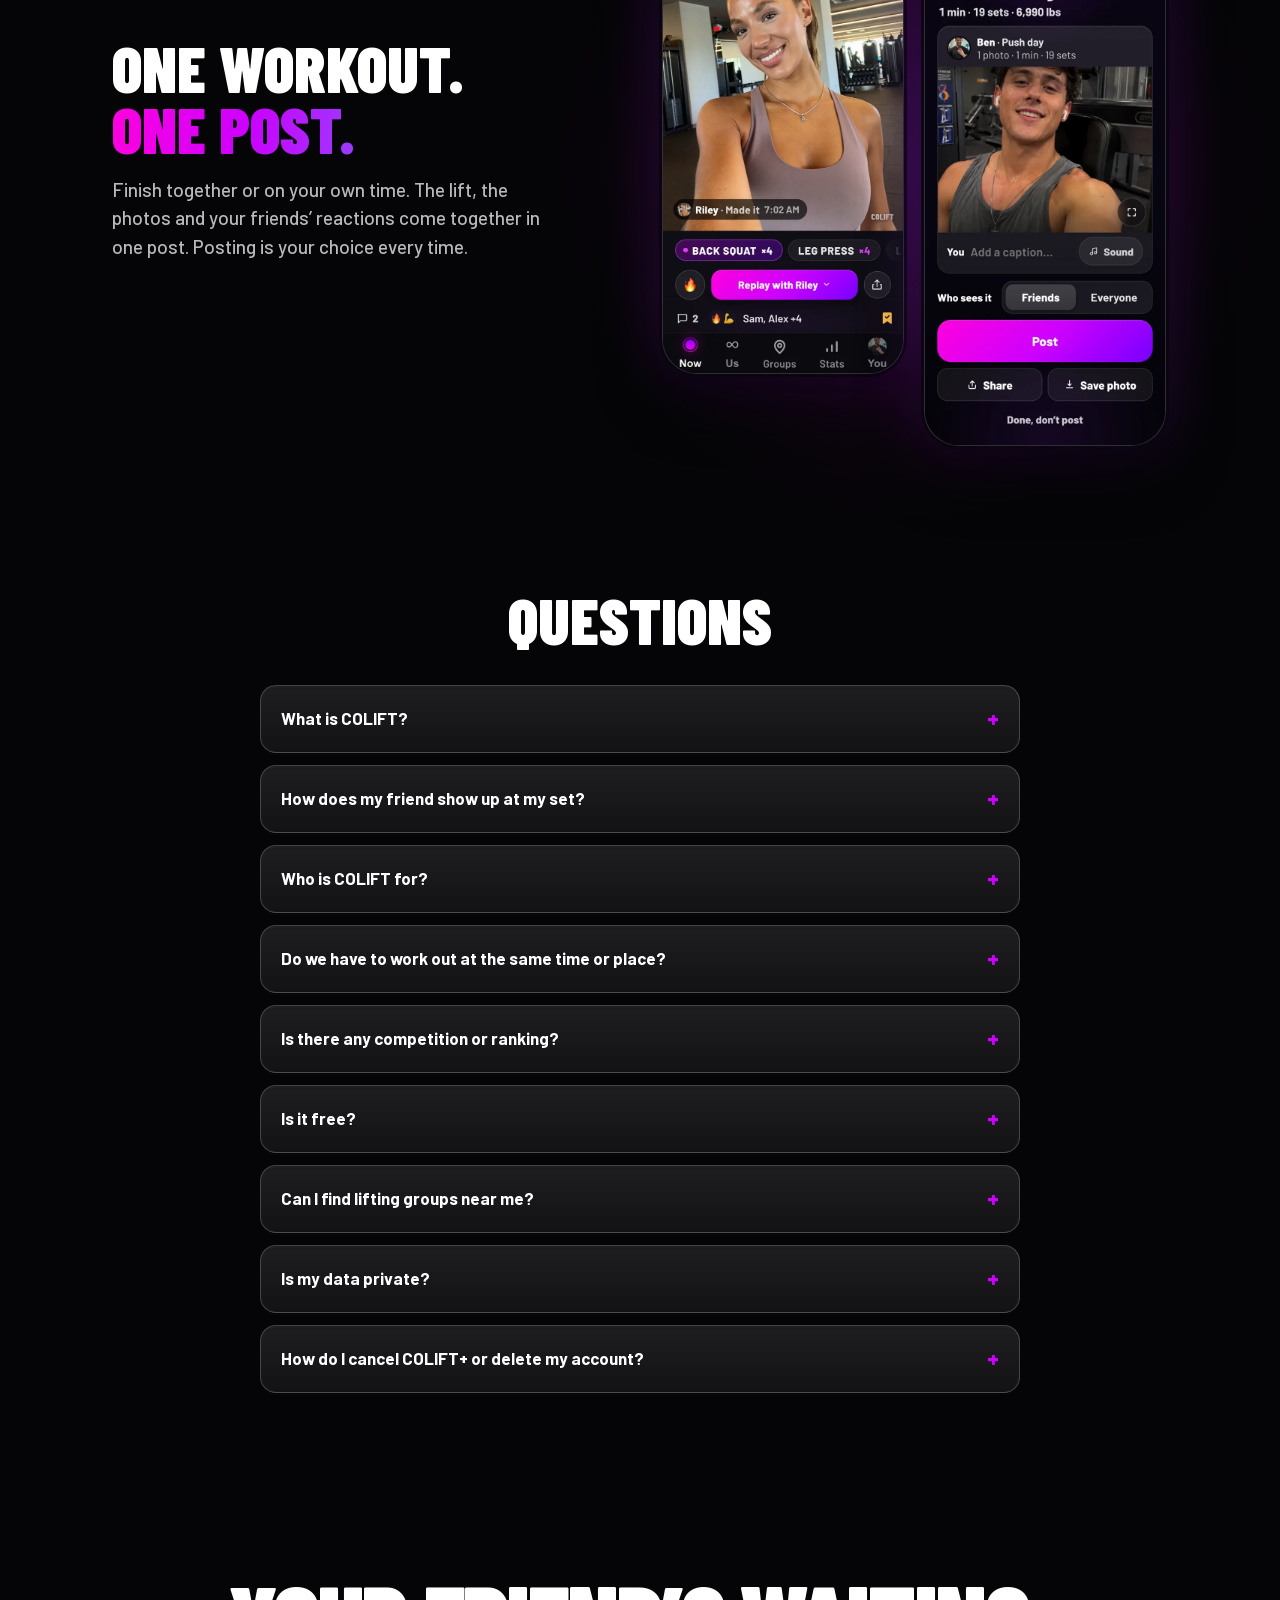
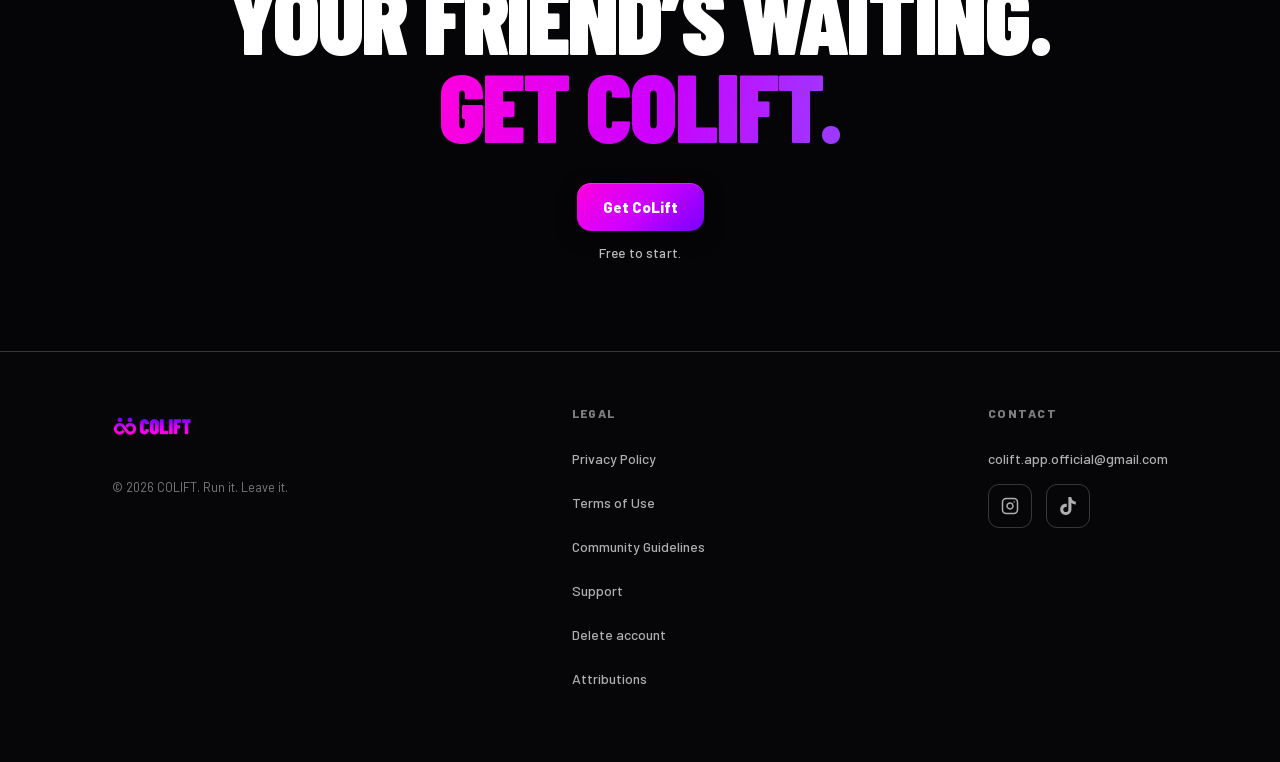
==== commit 14fcff25: "Show live App Store calls to action consistently" ====
--- a/index.html
+++ b/index.html
@@ -49,7 +49,8 @@
         <div class="store-badges hidden" id="store-badges">
           <a class="btn" id="appstore-link" href="#">Download on the App&nbsp;Store</a>
         </div>
-        <p class="micro">Free to start. We&rsquo;ll email you when COLIFT opens.</p>
+        <p class="micro" id="waitlist-note">Free to start. We&rsquo;ll email you when COLIFT opens.</p>
+        <p class="micro hidden" id="store-note">Free to start. Available for iPhone.</p>
       </div>
     </div>
     <div class="phones hero-shot" aria-label="COLIFT app screens">
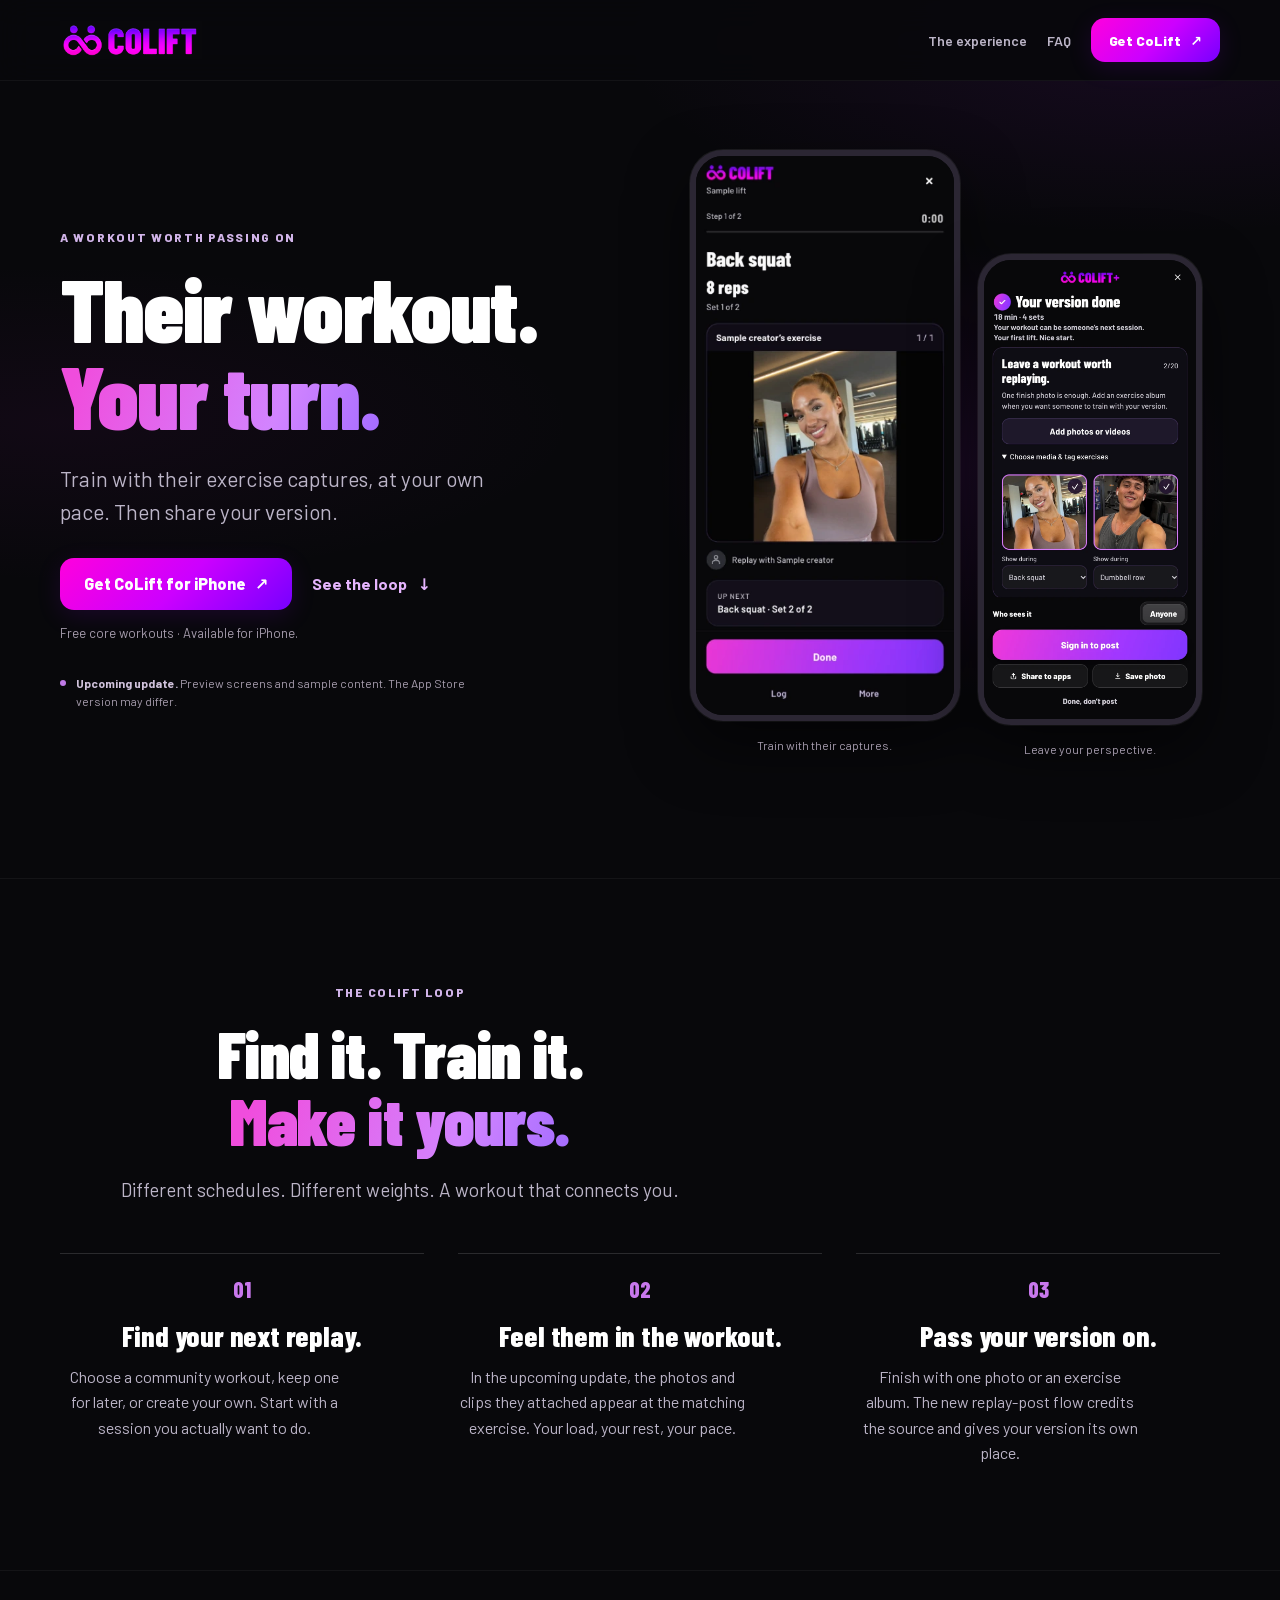
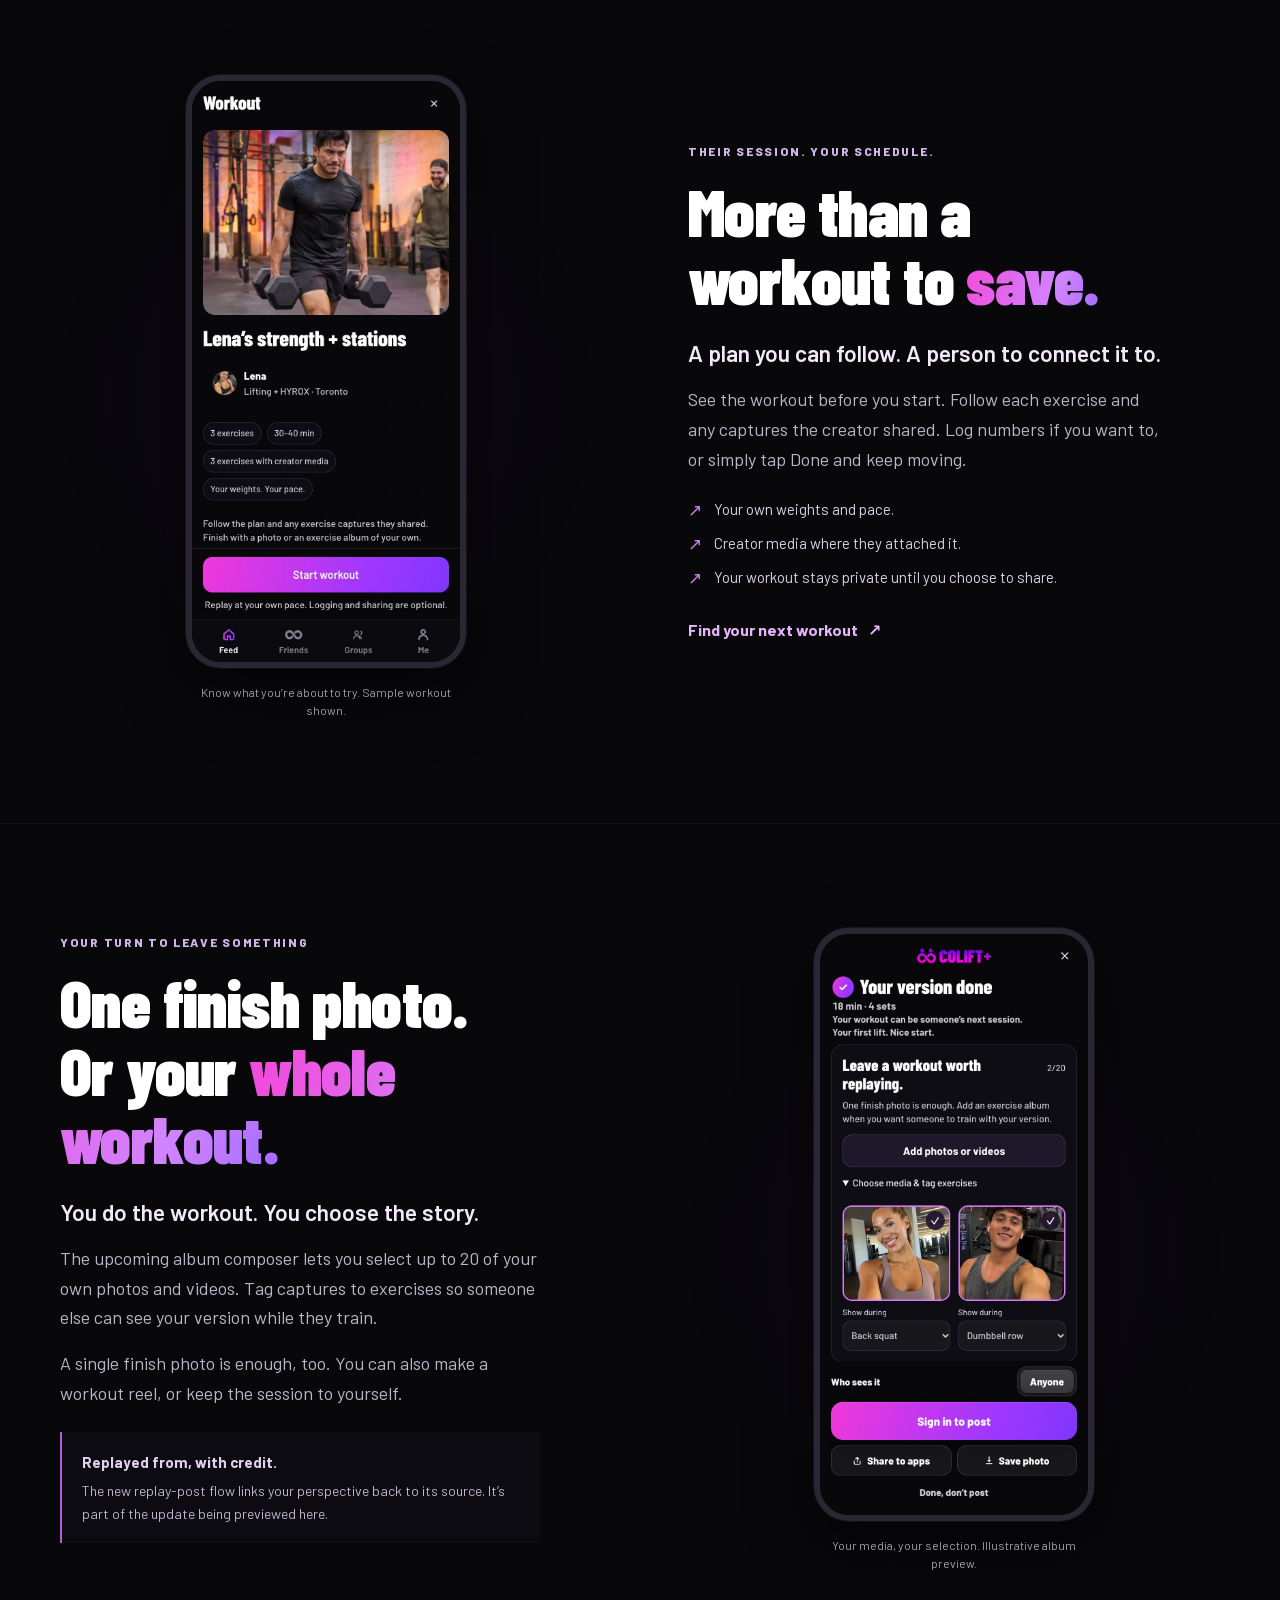
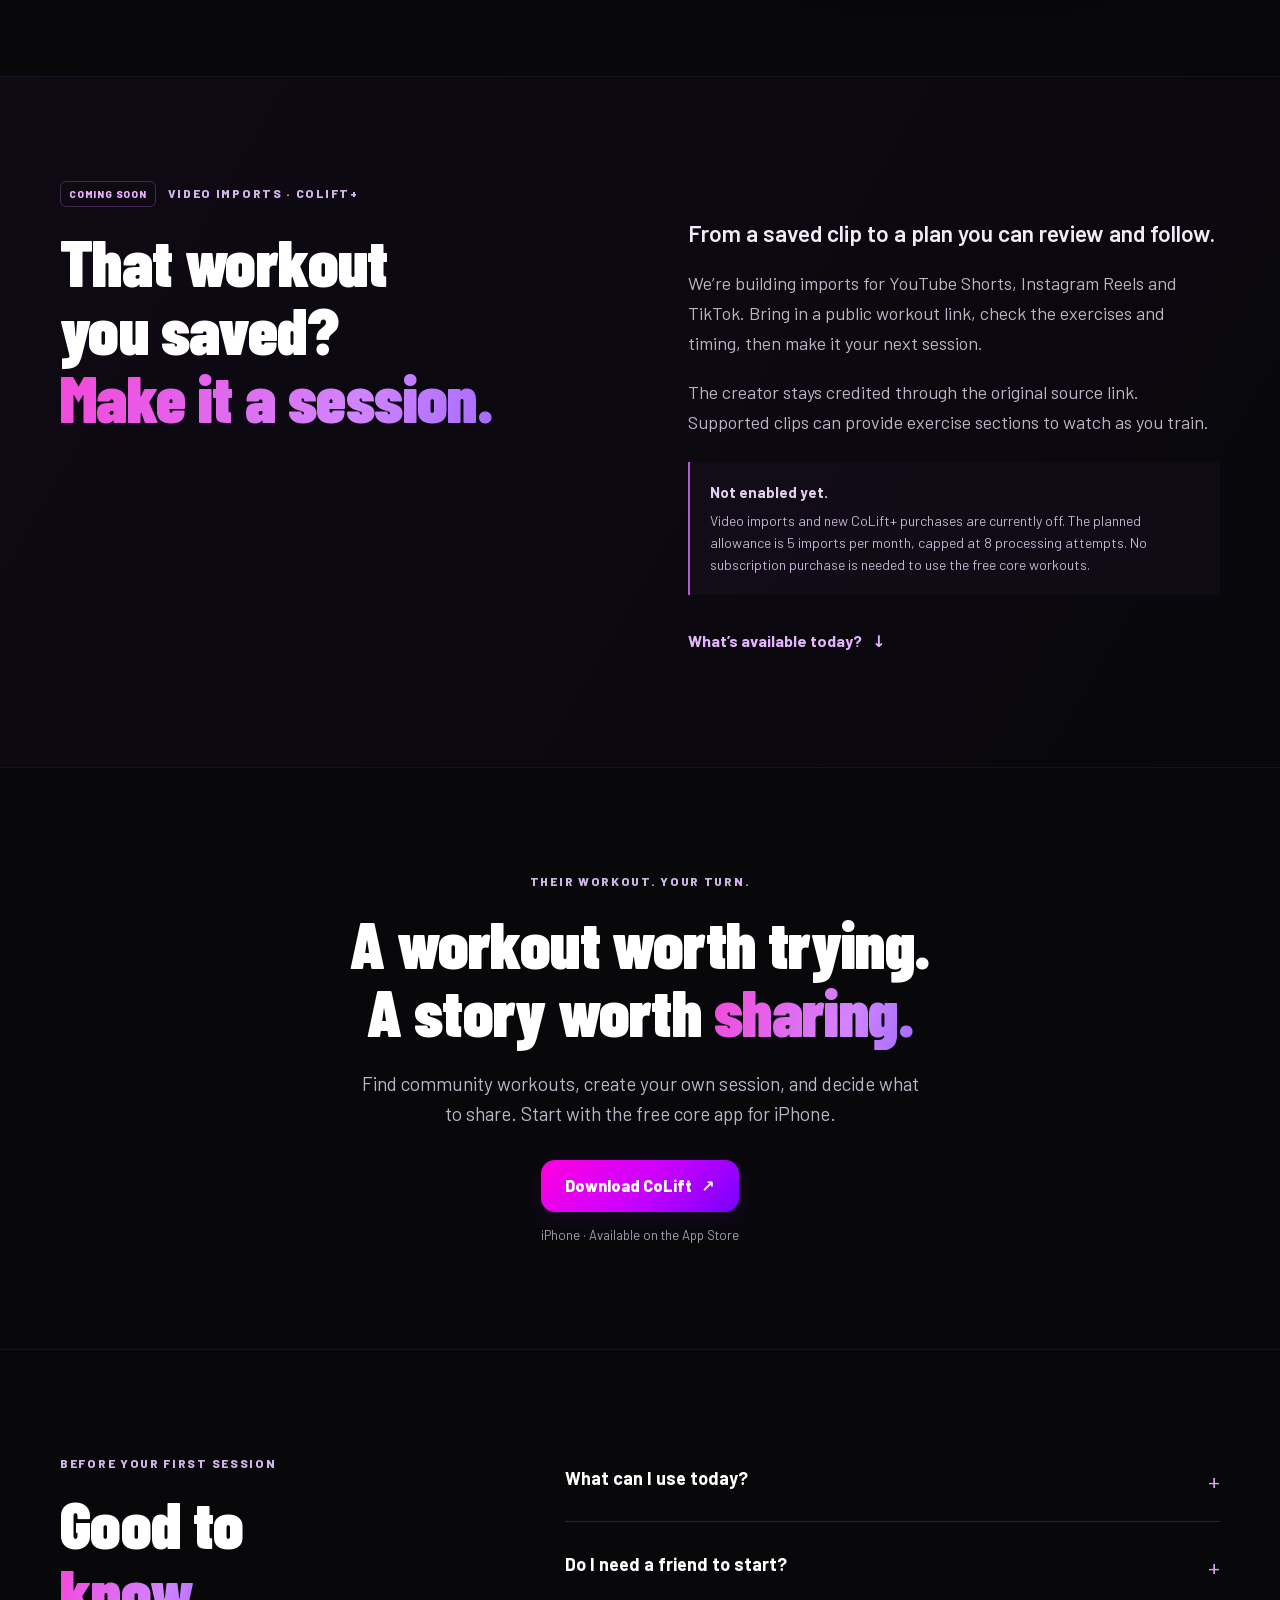
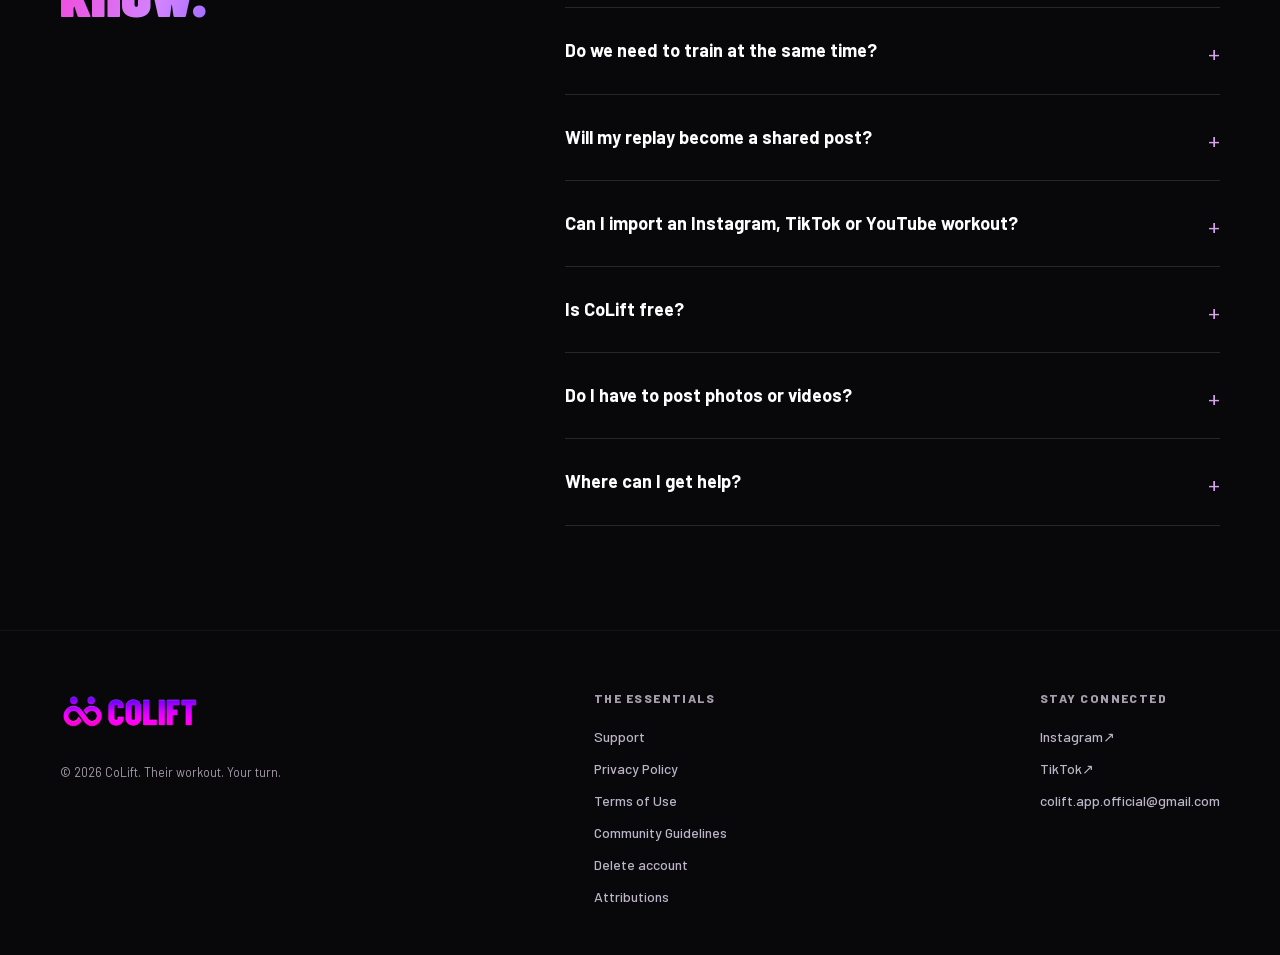
==== commit f433be24: "Align website with the replay workout loop and current app previews" ====
--- a/index.html
+++ b/index.html
@@ -3,157 +3,86 @@
 <head>
 <meta charset="utf-8">
 <meta name="viewport" content="width=device-width,initial-scale=1,viewport-fit=cover">
-<title>CoLift: Workouts &amp; Community</title>
-<meta name="description" content="Workouts, shared photos and your fitness community. Lift, run and find your people with CoLift.">
+<title>CoLift · Their workout. Your turn.</title>
+<meta name="description" content="Find a workout worth trying. Train at your pace and share your perspective. Discover CoLift for iPhone and preview the next replay-focused update.">
+<link rel="canonical" href="https://colift.fit/">
 <link rel="icon" href="assets/icon.png">
 <link rel="apple-touch-icon" href="assets/icon.png">
-<meta name="theme-color" content="#08080B">
+<meta name="theme-color" content="#08080b">
+<meta name="apple-itunes-app" content="app-id=6772358115">
 <meta property="og:type" content="website">
-<meta property="og:title" content="CoLift: Workouts &amp; Community">
-<meta property="og:description" content="Workouts, shared photos and your fitness community. Lift, run and find your people with CoLift.">
-<meta property="og:image" content="https://colift.fit/assets/og.png">
-<meta property="og:url" content="https://colift.fit">
+<meta property="og:title" content="CoLift · Their workout. Your turn.">
+<meta property="og:description" content="A workout worth trying. A story worth sharing. Get CoLift for iPhone and see what’s next.">
+<meta property="og:image" content="https://colift.fit/assets/og-workout-loop-20261114.png">
+<meta property="og:image:width" content="1200">
+<meta property="og:image:height" content="630">
+<meta property="og:image:alt" content="Their workout. Your turn. Current screenshots previewing the next CoLift update.">
+<meta property="og:url" content="https://colift.fit/">
 <meta name="twitter:card" content="summary_large_image">
-<meta name="twitter:title" content="CoLift: Workouts &amp; Community">
-<meta name="twitter:description" content="Workouts, shared photos and your fitness community. Lift, run and find your people with CoLift.">
-<meta name="twitter:image" content="https://colift.fit/assets/og.png">
-<link rel="stylesheet" href="styles.css?v=10">
+<meta name="twitter:title" content="CoLift · Their workout. Your turn.">
+<meta name="twitter:description" content="A workout worth trying. A story worth sharing. Preview the next CoLift update.">
+<meta name="twitter:image" content="https://colift.fit/assets/og-workout-loop-20261114.png">
+<link rel="preload" href="assets/fonts/BarlowCondensed-900.woff2" as="font" type="font/woff2" crossorigin>
+<link rel="stylesheet" href="styles.css?v=20261114">
+<link rel="stylesheet" href="marketing.css?v=20261114">
+<script type="application/ld+json">{"@context":"https://schema.org","@type":"MobileApplication","name":"CoLift: Workouts & Community","operatingSystem":"iOS","applicationCategory":"HealthApplication","url":"https://colift.fit/","downloadUrl":"https://apps.apple.com/app/id6772358115","description":"Community workouts, optional workout logging and shared perspectives for iPhone."}</script>
 </head>
-<body>
-
-<!-- NAV -->
-<nav class="nav" id="nav">
-  <div class="wrap">
-    <a class="brand" href="#top" aria-label="COLIFT home">
-      <img class="logo" src="assets/logo.png" alt="COLIFT">
-    </a>
-    <div class="nav-right">
-      <a class="nav-link" href="#how">How it works</a>
-      <a class="nav-link" href="#faq">FAQ</a>
-      <button class="btn btn-sm" data-cta>Join waitlist</button>
-    </div>
+<body class="site-marketing">
+<a class="skip-link" href="#main">Skip to content</a>
+<nav class="nav" id="nav" aria-label="Main navigation"><div class="wrap">
+  <a class="brand" href="#top" aria-label="CoLift home"><img class="logo" src="assets/logo.png" alt="CoLift" width="154" height="36"></a>
+  <div class="nav-right"><a class="nav-link" href="#how">The experience</a><a class="nav-link" href="#faq">FAQ</a><a class="btn btn-sm" data-store-link href="https://apps.apple.com/app/id6772358115">Get CoLift <span aria-hidden="true">↗</span></a></div>
+</div></nav>
+<main id="main">
+<header class="m-hero" id="top"><div class="wrap m-hero-grid">
+  <div class="m-hero-copy">
+    <p class="m-eyebrow">A workout worth passing on</p>
+    <h1>Their workout.<br><span class="m-gradient">Your turn.</span></h1>
+    <p class="m-lead">Train with their exercise captures, at your own pace. Then share your version.</p>
+    <div class="m-actions"><a class="btn" data-store-link href="https://apps.apple.com/app/id6772358115">Get CoLift for iPhone <span aria-hidden="true">↗</span></a><a class="m-text-link" href="#how">See the loop <span aria-hidden="true">↓</span></a></div>
+    <p class="m-fine">Free core workouts · Available for iPhone.</p>
+    <div class="m-preview-note"><span class="m-status-dot" aria-hidden="true"></span><p><strong>Upcoming update.</strong> Preview screens and sample content. The App Store version may differ.</p></div>
   </div>
-</nav>
-
-<!-- HERO -->
-<header class="hero" id="top">
-  <div class="wrap hero-grid">
-    <div class="hero-copy">
-      <h1>Your workout.<br><span class="grad-text">Your people.</span></h1>
-      <p class="sub">Find a workout worth trying and people to train with. Share the workout. Keep the memories.</p>
-      <div class="cta-row" id="hero-cta">
-        <form class="waitlist" id="waitlist">
-          <input type="email" name="email" placeholder="you@email.com" required autocomplete="email" aria-label="Email address">
-          <button class="btn" type="submit">Get early access</button>
-        </form>
-        <div class="store-badges hidden" id="store-badges">
-          <a class="btn" id="appstore-link" href="#">Download on the App&nbsp;Store</a>
-        </div>
-        <p class="micro" id="waitlist-note">Free to start. We&rsquo;ll email you when COLIFT opens.</p>
-        <p class="micro hidden" id="store-note">Free to start. Available for iPhone.</p>
-      </div>
-    </div>
-    <div class="phones hero-shot" aria-label="COLIFT app screens">
-      <div class="ph"><img src="assets/screens/w-replay_lobby.webp" alt="COLIFT replay lobby: Replay with Riley and 3 more" width="640" height="1387" fetchpriority="high"></div>
-      <div class="ph"><img src="assets/screens/w-replay_session.webp" alt="COLIFT workout: Riley's photo at the back squat" width="640" height="1387" fetchpriority="high"></div>
-    </div>
+  <div class="m-hero-visual" aria-label="Preview of the upcoming CoLift workout and post screens">
+    <figure class="m-phone m-phone-primary"><button class="m-screen-zoom" data-preview="assets/screens/2026-11-preview/train.webp" data-caption="Upcoming update · sample replay with a creator capture" aria-label="Enlarge the sample workout screen"><img src="assets/screens/2026-11-preview/train.webp" alt="Current app preview: Back squat, eight reps, with a sample creator’s exercise photo" width="393" height="852" fetchpriority="high"></button><figcaption>Train with their captures.</figcaption></figure>
+    <figure class="m-phone m-phone-secondary"><button class="m-screen-zoom" data-preview="assets/screens/2026-11-preview/album.webp" data-caption="Upcoming update · illustrative workout album" aria-label="Enlarge the workout album screen"><img src="assets/screens/2026-11-preview/album.webp" alt="Current app preview: Choose your own photos and tag them to exercises for a workout post" width="786" height="1704" fetchpriority="high"></button><figcaption>Leave your perspective.</figcaption></figure>
   </div>
-</header>
-
-<!-- HOW -->
-<section id="how" class="how">
-  <div class="wrap">
-    <p class="eyebrow">How it works</p>
-    <h2 class="sec-h">Different times. Same workout.</h2>
-    <div class="steps">
-      <div class="step"><span class="num">1</span><h3>Run what they left</h3><p>Open your friend&rsquo;s workout whenever you can. At each exercise they shared, their photo is there, with how long ago they left it.</p></div>
-      <div class="step"><span class="num">2</span><h3>Leave one back</h3><p>Snap yours at the same exercise. They find it next time they lift.</p></div>
-      <div class="step"><span class="num">3</span><h3>Overlap? Go live</h3><p>Start the same session, see when your friend is ready and send a cheer with one tap.</p></div>
-    </div>
-  </div>
-</section>
-
-<!-- ONE POST -->
-<section class="onepost">
-  <div class="wrap">
-    <div class="op-copy">
-      <h2 class="sec-h">One workout.<br><span class="grad-text">One post.</span></h2>
-      <p class="sec-sub">Finish together or on your own time. The lift, the photos and your friends&rsquo; reactions come together in one post. Posting is your choice every time.</p>
-    </div>
-    <div class="phones">
-      <div class="ph"><img src="assets/screens/w-now_friend.webp" alt="A shared COLIFT post in the feed: Riley's leg day, with your selfie in the corner" width="640" height="1387" loading="lazy" decoding="async"></div>
-      <div class="ph"><img src="assets/screens/w-post_done.webp" alt="COLIFT push day done screen with Post, Share and Save photo" width="640" height="1387" loading="lazy" decoding="async"></div>
-    </div>
-  </div>
-</section>
-
-<!-- FAQ -->
-<section id="faq">
-  <div class="wrap">
-    <h2 class="sec-h faq-h">Questions</h2>
-    <div class="faq">
-      <details><summary>What is COLIFT?</summary><p>A workout log for lifting with a friend, even when you cannot go at the same time. A friend leaves you their workout, you run it when you can, and at the exercises they shared you see their photo and how long ago they left it. Then you leave one back.</p></details>
-      <details><summary>How does my friend show up at my set?</summary><p>When you run a friend's workout, the photo they took at an exercise appears at that same exercise, with how long ago they left it. Only friends who run that lift see it, and nothing is public. You can report or block anyone, any time.</p></details>
-      <details><summary>Who is COLIFT for?</summary><p>Anyone who wants to lift with a friend whose hours do not match theirs: a gym friend on a different schedule, a friend who moved away after graduating, or someone who misses having a team to lift with. It is built in Ontario, Canada. You start with one friend; groups come after.</p></details>
-      <details><summary>Do we have to work out at the same time or place?</summary><p>No, that's the point. Catch a friend's lift live, or run their exact workout later, at a different gym and a different time. The recap shows how far apart you lifted, like &ldquo;6h apart&rdquo;.</p></details>
-      <details><summary>Is there any competition or ranking?</summary><p>No. There are no rankings, no leaderboards and no wagers. Friends see moments, and the Our week page counts what you did together. Your own history and personal records stay yours.</p></details>
-      <details><summary>Is it free?</summary><p>Yes. The core (replays, the feed and reactions) is free. <strong>COLIFT+</strong> is an optional upgrade: deeper Month and Year progress trends, customizable Stats views and a personal journey recap to save or share. Workout logging and friends stay free. Cancel anytime in your Apple Account settings.</p></details>
-      <details><summary>Can I find lifting groups near me?</summary><p>Start with one friend; groups and events come after. Finding and joining public groups is for people 18 and older, and location is optional: you can pick a city instead. People 13 to 17 can use private groups with friends. See the <a href="guidelines.html">Community Guidelines</a> and <a href="privacy.html">Privacy Policy</a>.</p></details>
-      <details><summary>Is my data private?</summary><p>You choose who sees each post: Everyone, Friends or Only me. Your profile photo is stored at a public link, as the privacy policy explains. We don't sell your data or run ads. See our <a href="privacy.html">Privacy Policy</a>.</p></details>
-      <details><summary>How do I cancel COLIFT+ or delete my account?</summary><p>Cancel COLIFT+ anytime in iOS Settings. You can delete your account right in the app. Here's <a href="delete-account.html">how</a>.</p></details>
-    </div>
-  </div>
-</section>
-
-<!-- FOOTER CTA -->
-<section class="footer-cta">
-  <div class="wrap">
-    <h2>Your friend&rsquo;s waiting.<br><span class="line2">Get COLIFT.</span></h2>
-    <div class="cta-row" id="footer-cta">
-      <button class="btn" data-cta >Get early access</button>
-      <p class="micro">Free to start.</p>
-    </div>
-  </div>
-</section>
-
-<!-- FOOTER -->
-<footer class="site">
-  <div class="wrap cols">
-    <div>
-      <a class="brand" href="#top"><img class="logo" src="assets/logo.png" alt="COLIFT" style="height:22px"></a>
-      <p class="copy">© 2026 COLIFT. Run it. Leave it.</p>
-    </div>
-    <div>
-      <div class="col-h">Legal</div>
-      <div class="legal">
-        <a href="privacy.html">Privacy Policy</a>
-        <a href="terms.html">Terms of Use</a>
-        <a href="guidelines.html">Community Guidelines</a>
-        <a href="support.html">Support</a>
-        <a href="delete-account.html">Delete account</a>
-        <a href="attributions.html">Attributions</a>
-      </div>
-    </div>
-    <div>
-      <div class="col-h">Contact</div>
-      <div class="legal">
-        <a class="mail" href="mailto:colift.app.official@gmail.com">colift.app.official@gmail.com</a>
-      </div>
-      <div class="socials">
-        <a href="#" id="ig-link" aria-label="COLIFT on Instagram"><svg viewBox="0 0 24 24" fill="none" stroke="currentColor" stroke-width="2" stroke-linecap="round" stroke-linejoin="round"><rect width="20" height="20" x="2" y="2" rx="5" ry="5"/><path d="M16 11.37A4 4 0 1 1 12.63 8 4 4 0 0 1 16 11.37z"/><line x1="17.5" x2="17.51" y1="6.5" y2="6.5"/></svg></a>
-        <a href="#" id="tt-link" aria-label="COLIFT on TikTok"><svg viewBox="0 0 24 24" fill="currentColor"><path d="M12.525.02c1.31-.02 2.61-.01 3.91-.02.08 1.53.63 3.09 1.75 4.17 1.12 1.11 2.7 1.62 4.24 1.79v4.03c-1.44-.05-2.89-.35-4.2-.97-.57-.26-1.1-.59-1.62-.93-.01 2.92.01 5.84-.02 8.75-.08 1.4-.54 2.79-1.35 3.94-1.31 1.92-3.58 3.17-5.91 3.21-1.43.08-2.86-.31-4.08-1.03-2.02-1.19-3.44-3.37-3.65-5.71-.02-.5-.03-1-.01-1.49.18-1.9 1.12-3.72 2.58-4.96 1.66-1.44 3.98-2.13 6.15-1.72.02 1.48-.04 2.96-.04 4.44-.99-.32-2.15-.23-3.02.37-.63.41-1.11 1.04-1.36 1.75-.21.51-.15 1.07-.14 1.61.24 1.64 1.82 3.02 3.5 2.87 1.12-.01 2.19-.66 2.77-1.61.19-.33.4-.67.41-1.06.1-1.79.06-3.57.07-5.36.01-4.03-.01-8.05.02-12.07z"/></svg></a>
-      </div>
-    </div>
-  </div>
-</footer>
-
-<!-- STICKY MOBILE BAR -->
-<div class="mobile-bar" id="mobile-bar">
-  <img src="assets/icon.png" alt="COLIFT">
-  <div class="mb-t"><b>COLIFT</b><span>Lift with a friend, any time</span></div>
-  <button class="btn btn-sm" data-cta>Get it</button>
-</div>
-
-<script src="app.js"></script>
+</div></header>
+<section class="m-loop" id="how" aria-labelledby="loop-heading"><div class="wrap">
+  <div class="m-section-heading"><p class="m-eyebrow">The CoLift loop</p><h2 id="loop-heading">Find it. Train it.<br><span class="m-gradient">Make it yours.</span></h2><p>Different schedules. Different weights. A workout that connects you.</p></div>
+  <ol class="m-steps">
+    <li><span class="m-step-number">01</span><div><h3>Find your next replay.</h3><p>Choose a community workout, keep one for later, or create your own. Start with a session you actually want to do.</p></div></li>
+    <li><span class="m-step-number">02</span><div><h3>Feel them in the workout.</h3><p>In the upcoming update, the photos and clips they attached appear at the matching exercise. Your load, your rest, your pace.</p></div></li>
+    <li><span class="m-step-number">03</span><div><h3>Pass your version on.</h3><p>Finish with one photo or an exercise album. The new replay-post flow credits the source and gives your version its own place.</p></div></li>
+  </ol>
+</div></section>
+<section class="m-editorial" id="replay" aria-labelledby="replay-heading"><div class="wrap m-editorial-grid">
+  <div class="m-feature-visual"><figure class="m-phone m-feature-phone"><button class="m-screen-zoom" data-preview="assets/screens/2026-11-preview/workout.webp" data-caption="Upcoming update · labelled sample workout preview" aria-label="Enlarge the workout details screen"><img src="assets/screens/2026-11-preview/workout.webp" alt="CoLift workout preview with a creator, exercise count, duration and creator-media coverage" width="393" height="852" loading="lazy" decoding="async"></button><figcaption>Know what you’re about to try. Sample workout shown.</figcaption></figure></div>
+  <div class="m-editorial-copy"><p class="m-eyebrow">Their session. Your schedule.</p><h2 id="replay-heading">More than a<br>workout to <span class="m-gradient">save.</span></h2><p class="m-section-lead">A plan you can follow. A person to connect it to.</p><p>See the workout before you start. Follow each exercise and any captures the creator shared. Log numbers if you want to, or simply tap Done and keep moving.</p><ul class="m-benefits"><li>Your own weights and pace.</li><li>Creator media where they attached it.</li><li>Your workout stays private until you choose to share.</li></ul><a class="m-text-link" data-store-link href="https://apps.apple.com/app/id6772358115">Find your next workout <span aria-hidden="true">↗</span></a></div>
+</div></section>
+<section class="m-editorial m-album" id="your-version" aria-labelledby="album-heading"><div class="wrap m-editorial-grid">
+  <div class="m-editorial-copy"><p class="m-eyebrow">Your turn to leave something</p><h2 id="album-heading">One finish photo.<br>Or your <span class="m-gradient">whole workout.</span></h2><p class="m-section-lead">You do the workout. You choose the story.</p><p>The upcoming album composer lets you select up to 20 of your own photos and videos. Tag captures to exercises so someone else can see your version while they train.</p><p>A single finish photo is enough, too. You can also make a workout reel, or keep the session to yourself.</p><div class="m-small-note"><strong>Replayed from, with credit.</strong><p>The new replay-post flow links your perspective back to its source. It’s part of the update being previewed here.</p></div></div>
+  <div class="m-feature-visual m-album-visual"><figure class="m-phone m-feature-phone"><button class="m-screen-zoom" data-preview="assets/screens/2026-11-preview/album.webp" data-caption="Upcoming update · illustrative album, using sample photos" aria-label="Enlarge the exercise album composer"><img src="assets/screens/2026-11-preview/album.webp" alt="Upcoming CoLift composer showing selected sample photos and exercise tags" width="786" height="1704" loading="lazy" decoding="async"></button><figcaption>Your media, your selection. Illustrative album preview.</figcaption></figure></div>
+</div></section>
+<section class="m-import" id="imports" aria-labelledby="import-heading"><div class="wrap m-import-grid">
+  <div><p class="m-eyebrow"><span class="m-coming">Coming soon</span> Video imports · CoLift+</p><h2 id="import-heading">That workout<br>you saved?<br><span class="m-gradient">Make it a session.</span></h2></div>
+  <div class="m-import-copy"><p class="m-section-lead">From a saved clip to a plan you can review and follow.</p><p>We’re building imports for YouTube Shorts, Instagram Reels and TikTok. Bring in a public workout link, check the exercises and timing, then make it your next session.</p><p>The creator stays credited through the original source link. Supported clips can provide exercise sections to watch as you train.</p><div class="m-small-note"><strong>Not enabled yet.</strong><p>Video imports and new CoLift+ purchases are currently off. The planned allowance is 5 imports per month, capped at 8 processing attempts. No subscription purchase is needed to use the free core workouts.</p></div><a class="m-text-link" href="#faq">What’s available today? <span aria-hidden="true">↓</span></a></div>
+</div></section>
+<section class="m-begin" aria-labelledby="begin-heading"><div class="wrap m-begin-inner"><p class="m-eyebrow">Their workout. Your turn.</p><h2 id="begin-heading">A workout worth trying.<br>A story worth <span class="m-gradient">sharing.</span></h2><p>Find community workouts, create your own session, and decide what to share. Start with the free core app for iPhone.</p><a class="btn" data-store-link href="https://apps.apple.com/app/id6772358115">Download CoLift <span aria-hidden="true">↗</span></a><p class="m-fine">iPhone · Available on the App Store</p></div></section>
+<section class="m-faq-section" id="faq" aria-labelledby="faq-heading"><div class="wrap m-faq-grid"><div><p class="m-eyebrow">Before your first session</p><h2 id="faq-heading">Good to<br><span class="m-gradient">know.</span></h2></div><div class="m-faq">
+<details><summary>What can I use today?</summary><p>The current App Store app lets you discover community workouts, create and log your own sessions, save workouts, and share a photo and reaction on the workout you completed. The screenshots on this page preview the next update’s creator-media panels, sample experience and album composer. They include clearly labelled sample content.</p></details>
+<details><summary>Do I need a friend to start?</summary><p>No. You can create your own workout and train solo. Sign in to discover available community workouts and connect with other people. The upcoming update also puts a no-account sample workout up front, so you can try the replay experience first.</p></details>
+<details><summary>Do we need to train at the same time?</summary><p>No. Follow the workout when it fits your schedule. Choose your own weights, rest and pace. Creator photos or videos appear when they’ve actually been attached to an exercise; a finish-only post does not provide a demonstration for every movement.</p></details>
+<details><summary>Will my replay become a shared post?</summary><p>Today, you can add your photo and reaction to the workout post you trained from. The upcoming replay-post flow also gives your result its own post with a source credit, so people can trace the workout back to its creator. That new flow is still being prepared for release.</p></details>
+<details><summary>Can I import an Instagram, TikTok or YouTube workout?</summary><p>Video imports are coming soon and are not currently enabled. The planned CoLift+ allowance is 5 imports per month, with up to 8 processing attempts and no rollover. Supported formats and clips will need a plan review before you train. Imports and new subscription purchases remain off for now.</p></details>
+<details><summary>Is CoLift free?</summary><p>The core workouts, workout logging and friend features are free. CoLift+ is an optional upgrade for additional progress and recap features; new subscription purchases are not currently enabled. Video imports are a planned CoLift+ feature. Existing subscribers can manage their subscription in Apple Account settings.</p></details>
+<details><summary>Do I have to post photos or videos?</summary><p>No. Finishing saves your workout privately. Posting is a separate choice. You choose the audience for shared content; a public post can be visible beyond your friends. The upcoming album lets you select which of your captures to include. Read the <a href="privacy.html">Privacy Policy</a> for details.</p></details>
+<details><summary>Where can I get help?</summary><p>Visit <a href="support.html">Support</a> for account, workout and safety help. You can report content or block people from the app. CoLift does not replace qualified exercise instruction; choose movements and loads appropriate for you.</p></details>
+</div></div></section>
+</main>
+<footer class="site m-footer"><div class="wrap cols"><div><a class="brand" href="#top"><img class="logo" src="assets/logo.png" alt="CoLift" width="154" height="36"></a><p class="copy">© 2026 CoLift. Their workout. Your turn.</p></div><div><div class="col-h">The essentials</div><div class="legal"><a href="support.html">Support</a><a href="privacy.html">Privacy Policy</a><a href="terms.html">Terms of Use</a><a href="guidelines.html">Community Guidelines</a><a href="delete-account.html">Delete account</a><a href="attributions.html">Attributions</a></div></div><div><div class="col-h">Stay connected</div><div class="legal"><a href="https://instagram.com/colift.app" id="ig-link" rel="noopener noreferrer" target="_blank">Instagram <span aria-hidden="true">↗</span></a><a href="https://tiktok.com/@colift.app" id="tt-link" rel="noopener noreferrer" target="_blank">TikTok <span aria-hidden="true">↗</span></a><a href="mailto:colift.app.official@gmail.com">colift.app.official@gmail.com</a></div></div></div></footer>
+<div class="m-mobile-download" aria-label="Download CoLift"><div><strong>CoLift</strong><span>Their workout. Your turn.</span></div><a class="btn btn-sm" data-store-link href="https://apps.apple.com/app/id6772358115">Get the app <span aria-hidden="true">↗</span></a></div>
+<dialog class="m-preview-dialog" id="screen-preview" aria-label="CoLift app screenshot preview"><button type="button" class="m-preview-close" aria-label="Close screenshot preview">×</button><div class="m-preview-scroll"><img id="screen-preview-image" alt="" width="393" height="852"><p id="screen-preview-caption"></p></div></dialog>
+<script src="app.js?v=20261114-workout-loop"></script>
 </body>
 </html>
--- a/marketing.css
+++ b/marketing.css
@@ -0,0 +1,21 @@
+/* CoLift workout loop · November 2026. Shared legacy styles remain intact for legal and invite pages. */
+.site-marketing{background:#08080b;--maxw:1240px;--muted:#bcb5c8;--faint:#a79dae}
+.site-marketing::before{background:radial-gradient(ellipse 55% 28% at 90% 5%,#741aa422,transparent 75%),radial-gradient(ellipse 50% 22% at 5% 47%,#84168c14,transparent 80%),#08080b}
+.site-marketing .wrap{max-width:1240px;padding-inline:40px}
+.site-marketing .nav .wrap{height:80px}.site-marketing .brand img.logo{width:142px;height:auto}.site-marketing .nav{background:#08080be8;backdrop-filter:blur(16px);border-bottom:1px solid #ffffff0c}
+.site-marketing .btn{min-height:52px;font-size:16px;padding:14px 24px;border-radius:14px;box-shadow:0 6px 25px #a000ff20}.site-marketing .btn-sm{min-height:44px;padding:10px 18px;font-size:14px}.site-marketing button,.site-marketing a{-webkit-tap-highlight-color:transparent}.site-marketing :focus-visible{outline:2px solid #efa7ff;outline-offset:5px}
+.skip-link{position:fixed;top:8px;left:16px;z-index:100;transform:translateY(-160%);padding:12px 18px;border-radius:12px;background:#fff;color:#100b16;font-weight:700}.skip-link:focus{transform:none}
+.site-marketing section{padding:104px 0;scroll-margin-top:88px}.m-hero{padding:150px 0 90px;scroll-margin-top:80px}.m-hero-grid{display:grid;grid-template-columns:1.05fr 1fr;gap:36px;align-items:center}.m-hero h1{font:900 clamp(60px,7vw,98px)/.98 var(--disp);letter-spacing:-1.8px;margin-top:16px}.m-gradient{color:#df75ff;background:linear-gradient(110deg,#f04ddd 8%,#d284ff 68%,#a36cff);background-clip:text;-webkit-background-clip:text;-webkit-text-fill-color:transparent}
+.m-eyebrow{font-size:12px;font-weight:800;letter-spacing:1.7px;text-transform:uppercase;color:#d1b4e9;line-height:1.6}.m-lead{font-size:21px;line-height:1.55;color:var(--muted);max-width:440px;margin-top:24px}.m-actions{display:flex;gap:20px;align-items:center;flex-wrap:wrap;margin-top:30px}.m-text-link{font-size:16px;font-weight:700;display:inline-flex;align-items:center;gap:10px;min-height:44px;color:#e6b5ff}.m-text-link:hover{color:#fff}.m-fine{font-size:13px;color:var(--faint);margin-top:14px;line-height:1.5}.m-preview-note{display:flex;gap:10px;margin-top:30px;max-width:430px;font-size:12px;line-height:1.5;color:var(--faint)}.m-preview-note strong{color:#d0c2dc;font-weight:700}.m-status-dot{width:6px;height:6px;border-radius:50%;background:#c07ae7;flex:none;margin-top:6px}
+.m-hero-visual{display:flex;align-items:center;justify-content:center;gap:18px;padding:0 0 34px;position:relative;isolation:isolate}.m-hero-visual::before{content:'';position:absolute;inset:10% -7%;background:radial-gradient(ellipse,#ab23e325,transparent 67%);z-index:-1}.m-phone{min-width:0;margin:0;width:250px;flex:none}.m-phone-primary{width:52%;max-width:270px}.m-phone-secondary{width:43%;max-width:224px;transform:translateY(54px)}.m-screen-zoom{display:block;width:100%;border:6px solid #2b2633;border-radius:33px;overflow:hidden;background:#08080b;padding:0;cursor:zoom-in;box-shadow:0 25px 60px #0008,0 0 0 1px #ffffff15;text-align:left}.m-screen-zoom img{width:100%;height:auto;display:block}.m-phone figcaption{font-size:12px;line-height:1.5;color:var(--faint);margin-top:15px;text-align:center;padding:0 8px}
+.site-marketing h2{font:900 clamp(46px,5.2vw,72px)/1.02 var(--disp);letter-spacing:-.6px}.m-loop{border-top:1px solid #ffffff0d}.m-section-heading{max-width:680px}.m-section-heading h2{margin-top:16px}.m-section-heading>p:last-child{font-size:19px;color:var(--muted);margin-top:22px}.m-steps{display:grid;grid-template-columns:repeat(3,minmax(0,1fr));gap:34px;margin-top:48px;list-style:none}.m-steps li{padding-top:22px;border-top:1px solid #ffffff24}.m-step-number{font:800 22px var(--disp);color:#c878ed;display:block;margin-bottom:18px}.m-steps h3{font:800 29px/1.1 var(--disp);letter-spacing:-.2px;margin-bottom:12px}.m-steps p{font-size:16px;line-height:1.6;color:var(--muted);max-width:32ch}
+.m-editorial{border-top:1px solid #ffffff0d}.m-editorial-grid{display:grid;grid-template-columns:1fr 1fr;align-items:center;gap:96px}.m-editorial-copy{max-width:480px}.m-editorial h2{margin:16px 0 24px}.m-editorial-copy>p:not(.m-eyebrow){color:var(--muted);font-size:18px;line-height:1.65;margin-top:16px}.m-editorial-copy>.m-section-lead,.m-section-lead{font-size:23px!important;font-weight:600;color:#f2eaf9!important;line-height:1.4!important}.m-feature-visual{display:flex;align-items:center;justify-content:center;position:relative;isolation:isolate}.m-feature-visual::before{content:'';position:absolute;inset:0 -5%;background:radial-gradient(ellipse,#7317ad1a,transparent 65%);z-index:-1}.m-feature-phone{width:280px;max-width:85%}.m-feature-phone .m-screen-zoom{border-radius:35px}.m-benefits{list-style:none;margin:24px 0 18px;color:#ddd1e8;font-size:15px}.m-benefits li{display:flex;align-items:flex-start;gap:12px;margin:10px 0}.m-benefits li::before{content:'↗';color:#ce80f1;font-size:17px;line-height:1.4}.m-small-note{padding:18px 20px;border-left:2px solid #b65ada;background:#ae67df09;margin:24px 0;color:#c0b1ce;font-size:14px;line-height:1.6}.m-small-note strong{color:#e3d1ef;display:block;font-size:15px;margin-bottom:6px}.m-small-note p{margin:0}
+.m-import{border-top:1px solid #ffffff0d;background:linear-gradient(120deg,#a532ca0c,#6d1f9903)}.m-import-grid{display:grid;grid-template-columns:1fr 1fr;gap:96px;align-items:start}.m-import h2{margin-top:20px}.m-coming{display:inline-block;padding:4px 8px;border:1px solid #bd73e44d;border-radius:6px;letter-spacing:.8px;font-size:10px;margin-right:8px;color:#edb3ff}.m-import-copy{padding-top:36px}.m-import-copy>p{color:var(--muted);font-size:18px;line-height:1.65;margin-bottom:20px}
+.m-begin{border-top:1px solid #ffffff0d;text-align:center}.m-begin-inner{max-width:900px!important}.m-begin h2{margin-top:18px}.m-begin p:not(.m-eyebrow):not(.m-fine){font-size:19px;line-height:1.6;color:var(--muted);max-width:560px;margin:24px auto}.m-begin .btn{margin-top:6px}
+.m-faq-section{border-top:1px solid #ffffff0d}.m-faq-grid{display:grid;grid-template-columns:.65fr 1fr;gap:80px}.m-faq-section h2{margin-top:16px}.m-faq details{border-bottom:1px solid #ffffff20;padding:18px 0}.m-faq details:first-child{padding-top:0}.m-faq summary{list-style:none;font-size:18px;font-weight:700;min-height:48px;padding:12px 32px 12px 0;position:relative;cursor:pointer;line-height:1.4}.m-faq summary::-webkit-details-marker{display:none}.m-faq summary::after{content:'+';position:absolute;right:0;top:10px;font-size:24px;font-weight:400;color:#d6a2ee}.m-faq details[open] summary::after{content:'−'}.m-faq p{color:var(--muted);font-size:16px;line-height:1.65;padding-bottom:12px;padding-right:24px}.m-faq a{text-decoration:underline;text-underline-offset:3px;color:#e2b5fa}.site-marketing footer.site{padding:58px 0 42px;border-top:1px solid #ffffff0d}.site-marketing .m-footer .cols{gap:48px}.site-marketing .m-footer .legal a{min-height:32px;display:flex;align-items:center}.site-marketing .copy{color:var(--faint)}.m-mobile-download{display:none}
+.m-preview-dialog{padding:0;border:1px solid #bc8cde66;border-radius:24px;background:#100b17;color:#fff;margin:auto;width:min(540px,calc(100vw - 24px));max-height:calc(100dvh - 32px);overflow:hidden;box-shadow:0 30px 100px #000b}.m-preview-dialog::backdrop{background:#050309dc;backdrop-filter:blur(8px)}.m-preview-close{position:absolute;z-index:2;right:10px;top:10px;width:44px;height:44px;border:1px solid #ffffff35;border-radius:50%;background:#1c1324e8;color:#fff;font:28px var(--body);cursor:pointer}.m-preview-scroll{overflow-y:auto;max-height:calc(100dvh - 34px);padding:14px}.m-preview-scroll img{width:100%;max-width:393px;height:auto;border-radius:18px;margin:auto}.m-preview-scroll p{font:14px/1.5 var(--body);color:#c8b3d6;text-align:center;margin:14px 6px 2px}body.m-preview-open{overflow:hidden}
+@media(min-width:1600px){.m-hero{padding-top:170px}.m-hero-grid{gap:70px}}
+@media(max-width:1000px){.site-marketing .wrap{padding-inline:28px}.m-hero h1{font-size:clamp(60px,7vw,84px)}.m-hero-grid{gap:20px;grid-template-columns:1fr 1fr}.m-lead{font-size:18px}.m-hero-visual{gap:12px}.m-screen-zoom{border-width:5px;border-radius:26px}.m-editorial-grid,.m-import-grid{gap:54px}.m-faq-grid{gap:50px}.m-actions{gap:10px}.m-hero{padding-top:134px}.m-preview-note{margin-top:20px}}
+@media(max-width:760px){.site-marketing .wrap{padding-inline:22px}.site-marketing .nav .wrap{height:68px}.site-marketing .brand img.logo{width:120px}.site-marketing .nav-right{gap:14px}.site-marketing .nav-link{font-size:13px}.site-marketing .nav-link:first-child{display:none}.site-marketing .btn-sm{font-size:13px;padding:10px 14px}.site-marketing section{padding:72px 0;scroll-margin-top:76px}.m-hero{padding:112px 0 66px}.m-hero-grid{grid-template-columns:1fr;gap:42px}.m-hero-copy{max-width:520px}.m-hero h1{font-size:clamp(52px,12.4vw,88px);letter-spacing:-1px}.m-eyebrow{font-size:11px;letter-spacing:1.4px}.m-lead{max-width:430px;margin-top:22px;font-size:19px}.m-actions{margin-top:26px;gap:18px}.m-actions .btn{padding:14px 20px}.m-preview-note{max-width:440px;font-size:12px}.m-hero-visual{max-width:470px;width:100%;margin:0 auto;padding-bottom:34px;gap:14px}.m-phone-primary{max-width:250px}.m-phone-secondary{max-width:208px;transform:translateY(32px)}.m-phone figcaption{font-size:11px;margin-top:12px;padding:0}.site-marketing h2{font-size:clamp(46px,9.5vw,62px)}.m-section-heading>p:last-child{font-size:17px}.m-steps{grid-template-columns:1fr;gap:26px;margin-top:34px}.m-steps li{display:flex;gap:22px;padding-top:22px}.m-step-number{margin:2px 0 0;flex:none;width:28px}.m-steps h3{font-size:28px;margin-bottom:9px}.m-steps p{max-width:none;font-size:16px}.m-editorial-grid,.m-import-grid{grid-template-columns:1fr;gap:36px}.m-editorial .m-editorial-copy{order:0}.m-editorial .m-feature-visual{order:1}.m-editorial-copy{max-width:none}.m-editorial h2{margin-top:14px}.m-editorial-copy>p:not(.m-eyebrow),.m-import-copy>p{font-size:17px}.m-section-lead{font-size:21px!important}.m-feature-phone{width:275px;max-width:82%}.m-import-copy{padding-top:0}.m-small-note{padding:16px;margin:20px 0}.m-begin p:not(.m-eyebrow):not(.m-fine){font-size:17px}.m-faq-grid{grid-template-columns:1fr;gap:34px}.m-faq-section h2 br{display:none}.m-faq details{padding:12px 0}.m-faq summary{font-size:17px}.m-faq p{font-size:15px;padding-right:12px}.site-marketing .m-footer .cols{grid-template-columns:1fr 1fr;gap:34px}.site-marketing .m-footer .cols>div:first-child{grid-column:1/-1}.site-marketing footer.site{padding-bottom:120px}.m-mobile-download{position:fixed;z-index:55;bottom:0;left:0;right:0;display:flex;gap:16px;align-items:center;justify-content:space-between;padding:12px 22px max(12px,env(safe-area-inset-bottom));background:#0c0813f2;backdrop-filter:blur(15px);border-top:1px solid #ffffff20}.m-mobile-download>div{display:flex;flex-direction:column;min-width:0;gap:2px}.m-mobile-download strong{font-size:16px}.m-mobile-download>div>span{font-size:12px;color:var(--muted)}.m-mobile-download .btn{flex:none}.m-preview-dialog{max-height:calc(100dvh - 20px)}}
+@media(max-width:360px){.site-marketing .wrap{padding-inline:18px}.site-marketing .nav-right{gap:10px}.site-marketing .nav-link{display:none}.site-marketing .nav .btn-sm{padding-inline:12px}.m-hero h1{font-size:48px}.m-lead{font-size:17px}.m-actions{align-items:flex-start;gap:10px}.m-actions .btn{width:100%;font-size:15px}.m-actions .m-text-link{font-size:14px}.m-hero-visual{gap:10px}.m-screen-zoom{border-width:4px;border-radius:23px}.m-mobile-download{padding-inline:18px;gap:8px}.m-mobile-download>div>span{font-size:11px}.site-marketing .m-footer .cols{grid-template-columns:1fr}.site-marketing .m-footer .cols>div:first-child{grid-column:auto}}
+@media(prefers-reduced-motion:reduce){html{scroll-behavior:auto}.site-marketing *{animation:none!important;transition:none!important}}
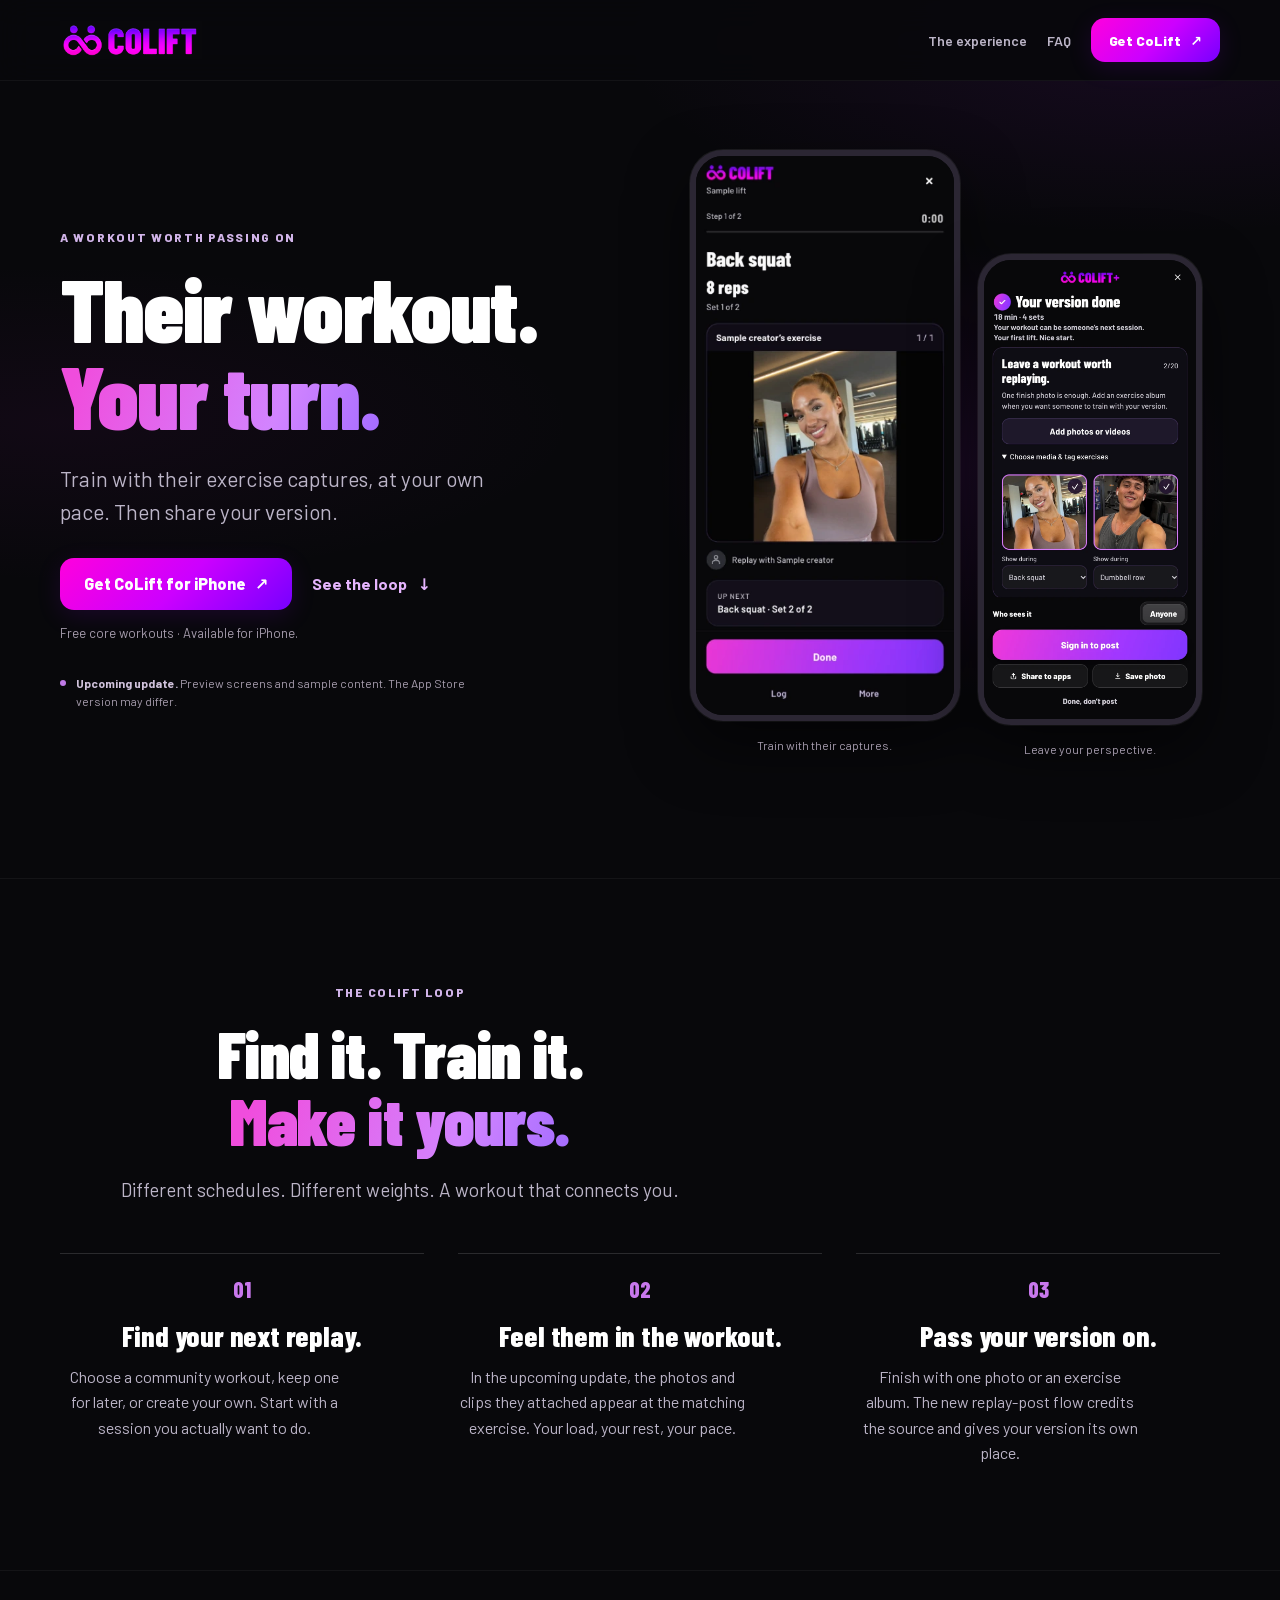
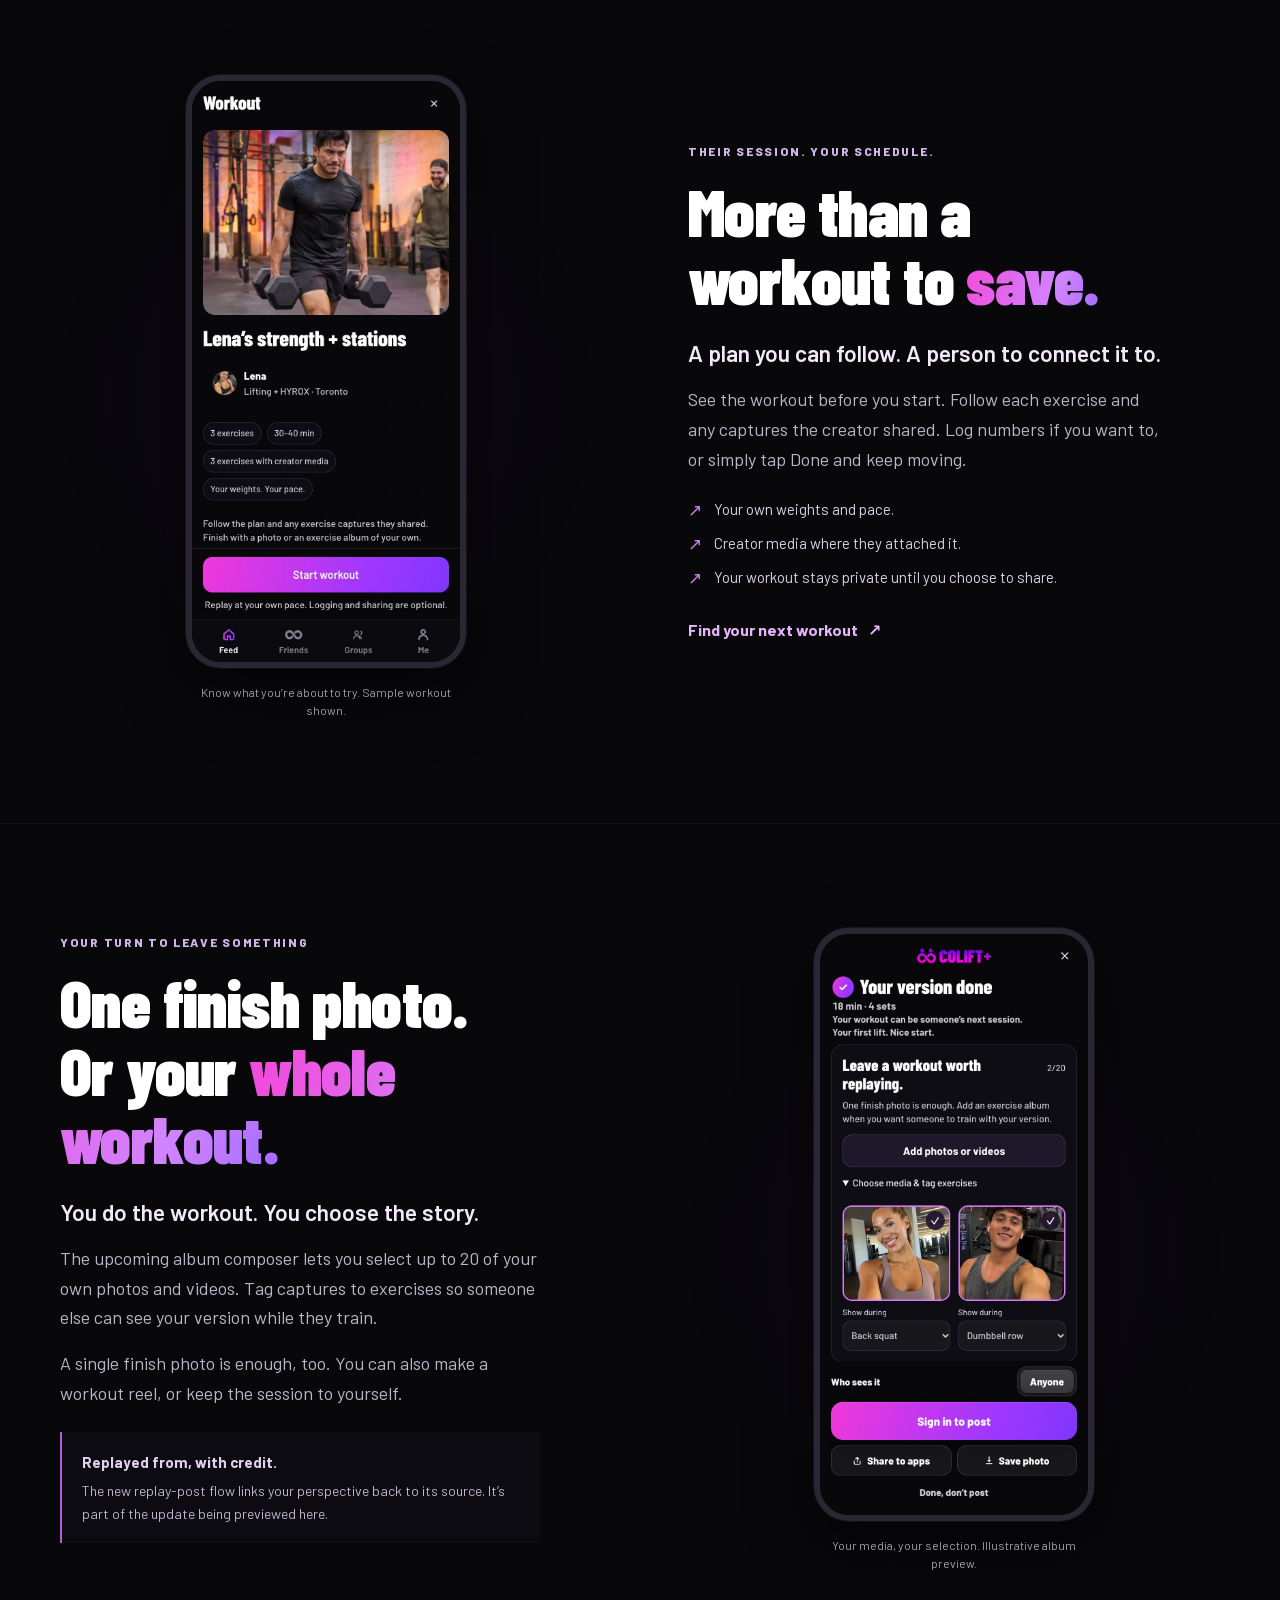
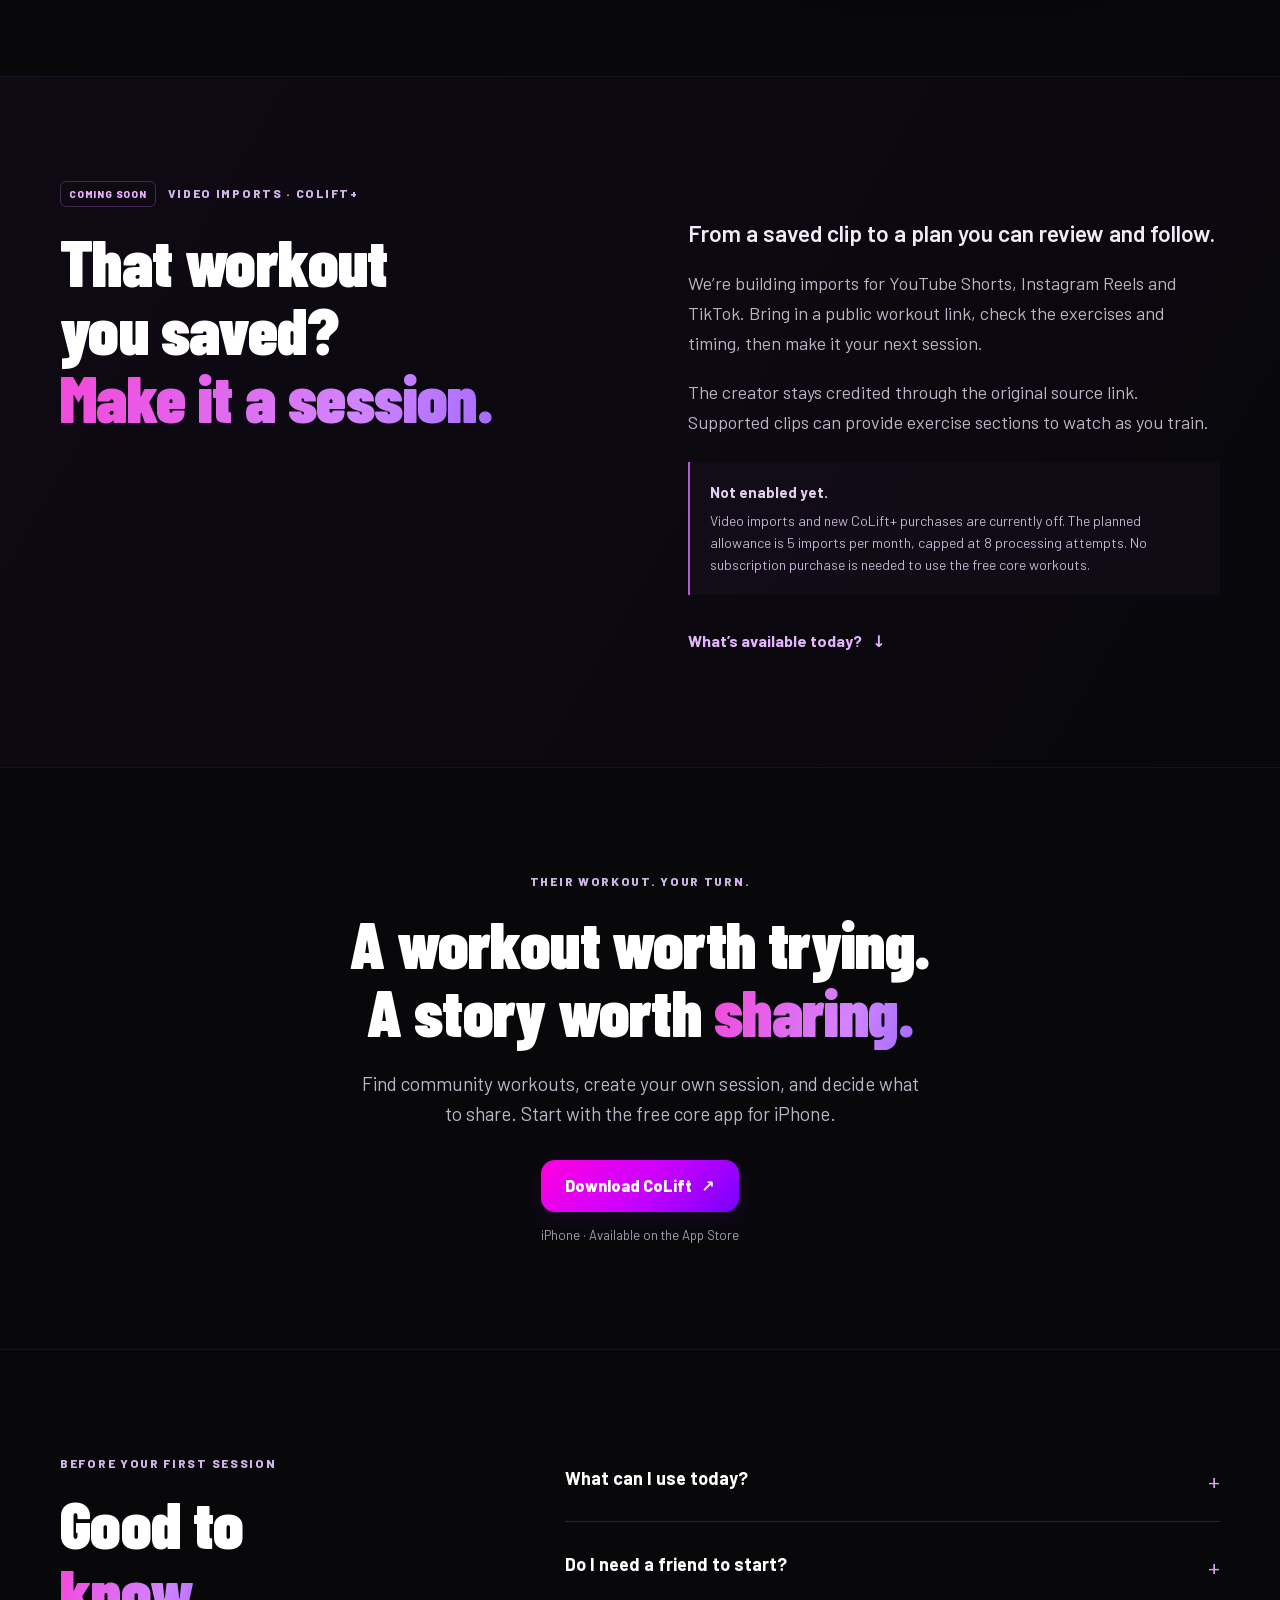
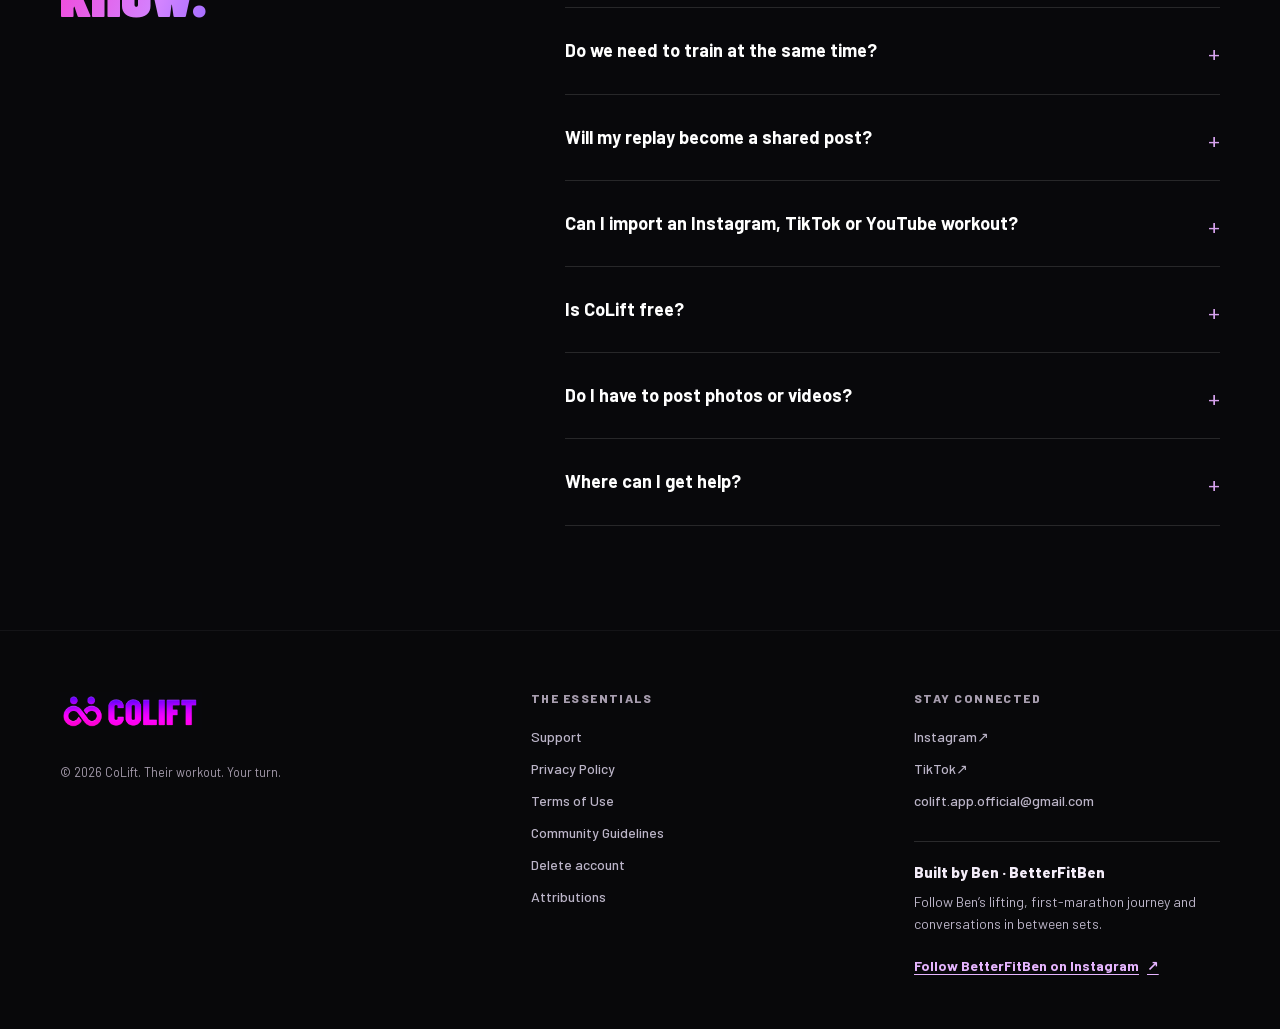
==== commit 4b3f977a: "Link COLIFT footer to its founder journey" ====
--- a/index.html
+++ b/index.html
@@ -80,7 +80,7 @@
 <details><summary>Where can I get help?</summary><p>Visit <a href="support.html">Support</a> for account, workout and safety help. You can report content or block people from the app. CoLift does not replace qualified exercise instruction; choose movements and loads appropriate for you.</p></details>
 </div></div></section>
 </main>
-<footer class="site m-footer"><div class="wrap cols"><div><a class="brand" href="#top"><img class="logo" src="assets/logo.png" alt="CoLift" width="154" height="36"></a><p class="copy">© 2026 CoLift. Their workout. Your turn.</p></div><div><div class="col-h">The essentials</div><div class="legal"><a href="support.html">Support</a><a href="privacy.html">Privacy Policy</a><a href="terms.html">Terms of Use</a><a href="guidelines.html">Community Guidelines</a><a href="delete-account.html">Delete account</a><a href="attributions.html">Attributions</a></div></div><div><div class="col-h">Stay connected</div><div class="legal"><a href="https://instagram.com/colift.app" id="ig-link" rel="noopener noreferrer" target="_blank">Instagram <span aria-hidden="true">↗</span></a><a href="https://tiktok.com/@colift.app" id="tt-link" rel="noopener noreferrer" target="_blank">TikTok <span aria-hidden="true">↗</span></a><a href="mailto:colift.app.official@gmail.com">colift.app.official@gmail.com</a></div></div></div></footer>
+<footer class="site m-footer"><div class="wrap cols"><div><a class="brand" href="#top"><img class="logo" src="assets/logo.png" alt="CoLift" width="154" height="36"></a><p class="copy">© 2026 CoLift. Their workout. Your turn.</p></div><div><div class="col-h">The essentials</div><div class="legal"><a href="support.html">Support</a><a href="privacy.html">Privacy Policy</a><a href="terms.html">Terms of Use</a><a href="guidelines.html">Community Guidelines</a><a href="delete-account.html">Delete account</a><a href="attributions.html">Attributions</a></div></div><div><div class="col-h">Stay connected</div><div class="legal"><a href="https://instagram.com/colift.app" id="ig-link" rel="noopener noreferrer" target="_blank">Instagram <span aria-hidden="true">↗</span></a><a href="https://tiktok.com/@colift.app" id="tt-link" rel="noopener noreferrer" target="_blank">TikTok <span aria-hidden="true">↗</span></a><a href="mailto:colift.app.official@gmail.com">colift.app.official@gmail.com</a></div><div class="m-founder-bridge"><p class="m-founder-label">Built by Ben · BetterFitBen</p><p class="m-founder-copy">Follow Ben’s lifting, first-marathon journey and conversations in between sets.</p><a href="https://www.instagram.com/betterfitben/" target="_blank" rel="noopener noreferrer" aria-label="Follow BetterFitBen on Instagram (opens in a new tab)">Follow BetterFitBen on Instagram <span aria-hidden="true">↗</span></a></div></div></div></footer>
 <div class="m-mobile-download" aria-label="Download CoLift"><div><strong>CoLift</strong><span>Their workout. Your turn.</span></div><a class="btn btn-sm" data-store-link href="https://apps.apple.com/app/id6772358115">Get the app <span aria-hidden="true">↗</span></a></div>
 <dialog class="m-preview-dialog" id="screen-preview" aria-label="CoLift app screenshot preview"><button type="button" class="m-preview-close" aria-label="Close screenshot preview">×</button><div class="m-preview-scroll"><img id="screen-preview-image" alt="" width="393" height="852"><p id="screen-preview-caption"></p></div></dialog>
 <script src="app.js?v=20261114-workout-loop"></script>
--- a/marketing.css
+++ b/marketing.css
@@ -19,3 +19,11 @@
 @media(max-width:760px){.site-marketing .wrap{padding-inline:22px}.site-marketing .nav .wrap{height:68px}.site-marketing .brand img.logo{width:120px}.site-marketing .nav-right{gap:14px}.site-marketing .nav-link{font-size:13px}.site-marketing .nav-link:first-child{display:none}.site-marketing .btn-sm{font-size:13px;padding:10px 14px}.site-marketing section{padding:72px 0;scroll-margin-top:76px}.m-hero{padding:112px 0 66px}.m-hero-grid{grid-template-columns:1fr;gap:42px}.m-hero-copy{max-width:520px}.m-hero h1{font-size:clamp(52px,12.4vw,88px);letter-spacing:-1px}.m-eyebrow{font-size:11px;letter-spacing:1.4px}.m-lead{max-width:430px;margin-top:22px;font-size:19px}.m-actions{margin-top:26px;gap:18px}.m-actions .btn{padding:14px 20px}.m-preview-note{max-width:440px;font-size:12px}.m-hero-visual{max-width:470px;width:100%;margin:0 auto;padding-bottom:34px;gap:14px}.m-phone-primary{max-width:250px}.m-phone-secondary{max-width:208px;transform:translateY(32px)}.m-phone figcaption{font-size:11px;margin-top:12px;padding:0}.site-marketing h2{font-size:clamp(46px,9.5vw,62px)}.m-section-heading>p:last-child{font-size:17px}.m-steps{grid-template-columns:1fr;gap:26px;margin-top:34px}.m-steps li{display:flex;gap:22px;padding-top:22px}.m-step-number{margin:2px 0 0;flex:none;width:28px}.m-steps h3{font-size:28px;margin-bottom:9px}.m-steps p{max-width:none;font-size:16px}.m-editorial-grid,.m-import-grid{grid-template-columns:1fr;gap:36px}.m-editorial .m-editorial-copy{order:0}.m-editorial .m-feature-visual{order:1}.m-editorial-copy{max-width:none}.m-editorial h2{margin-top:14px}.m-editorial-copy>p:not(.m-eyebrow),.m-import-copy>p{font-size:17px}.m-section-lead{font-size:21px!important}.m-feature-phone{width:275px;max-width:82%}.m-import-copy{padding-top:0}.m-small-note{padding:16px;margin:20px 0}.m-begin p:not(.m-eyebrow):not(.m-fine){font-size:17px}.m-faq-grid{grid-template-columns:1fr;gap:34px}.m-faq-section h2 br{display:none}.m-faq details{padding:12px 0}.m-faq summary{font-size:17px}.m-faq p{font-size:15px;padding-right:12px}.site-marketing .m-footer .cols{grid-template-columns:1fr 1fr;gap:34px}.site-marketing .m-footer .cols>div:first-child{grid-column:1/-1}.site-marketing footer.site{padding-bottom:120px}.m-mobile-download{position:fixed;z-index:55;bottom:0;left:0;right:0;display:flex;gap:16px;align-items:center;justify-content:space-between;padding:12px 22px max(12px,env(safe-area-inset-bottom));background:#0c0813f2;backdrop-filter:blur(15px);border-top:1px solid #ffffff20}.m-mobile-download>div{display:flex;flex-direction:column;min-width:0;gap:2px}.m-mobile-download strong{font-size:16px}.m-mobile-download>div>span{font-size:12px;color:var(--muted)}.m-mobile-download .btn{flex:none}.m-preview-dialog{max-height:calc(100dvh - 20px)}}
 @media(max-width:360px){.site-marketing .wrap{padding-inline:18px}.site-marketing .nav-right{gap:10px}.site-marketing .nav-link{display:none}.site-marketing .nav .btn-sm{padding-inline:12px}.m-hero h1{font-size:48px}.m-lead{font-size:17px}.m-actions{align-items:flex-start;gap:10px}.m-actions .btn{width:100%;font-size:15px}.m-actions .m-text-link{font-size:14px}.m-hero-visual{gap:10px}.m-screen-zoom{border-width:4px;border-radius:23px}.m-mobile-download{padding-inline:18px;gap:8px}.m-mobile-download>div>span{font-size:11px}.site-marketing .m-footer .cols{grid-template-columns:1fr}.site-marketing .m-footer .cols>div:first-child{grid-column:auto}}
 @media(prefers-reduced-motion:reduce){html{scroll-behavior:auto}.site-marketing *{animation:none!important;transition:none!important}}
+
+/* Optional founder bridge: product actions remain in the main page. */
+.m-founder-bridge{margin-top:24px;padding-top:20px;border-top:1px solid #ffffff24;max-width:34ch}
+.m-founder-label{font-size:15px;line-height:1.4;font-weight:800;color:#f4edf9;margin:0 0 8px}
+.m-founder-copy{font-size:14px;line-height:1.6;color:var(--muted);margin:0 0 8px}
+.m-founder-bridge a{display:inline-flex;align-items:center;gap:8px;min-height:44px;font-size:14px;line-height:1.5;font-weight:700;color:#e6b5ff;text-decoration:underline;text-underline-offset:3px}
+.m-founder-bridge a:hover{color:#fff}
+.m-founder-bridge a:focus-visible{outline:2px solid #e6b5ff;outline-offset:5px;border-radius:3px}
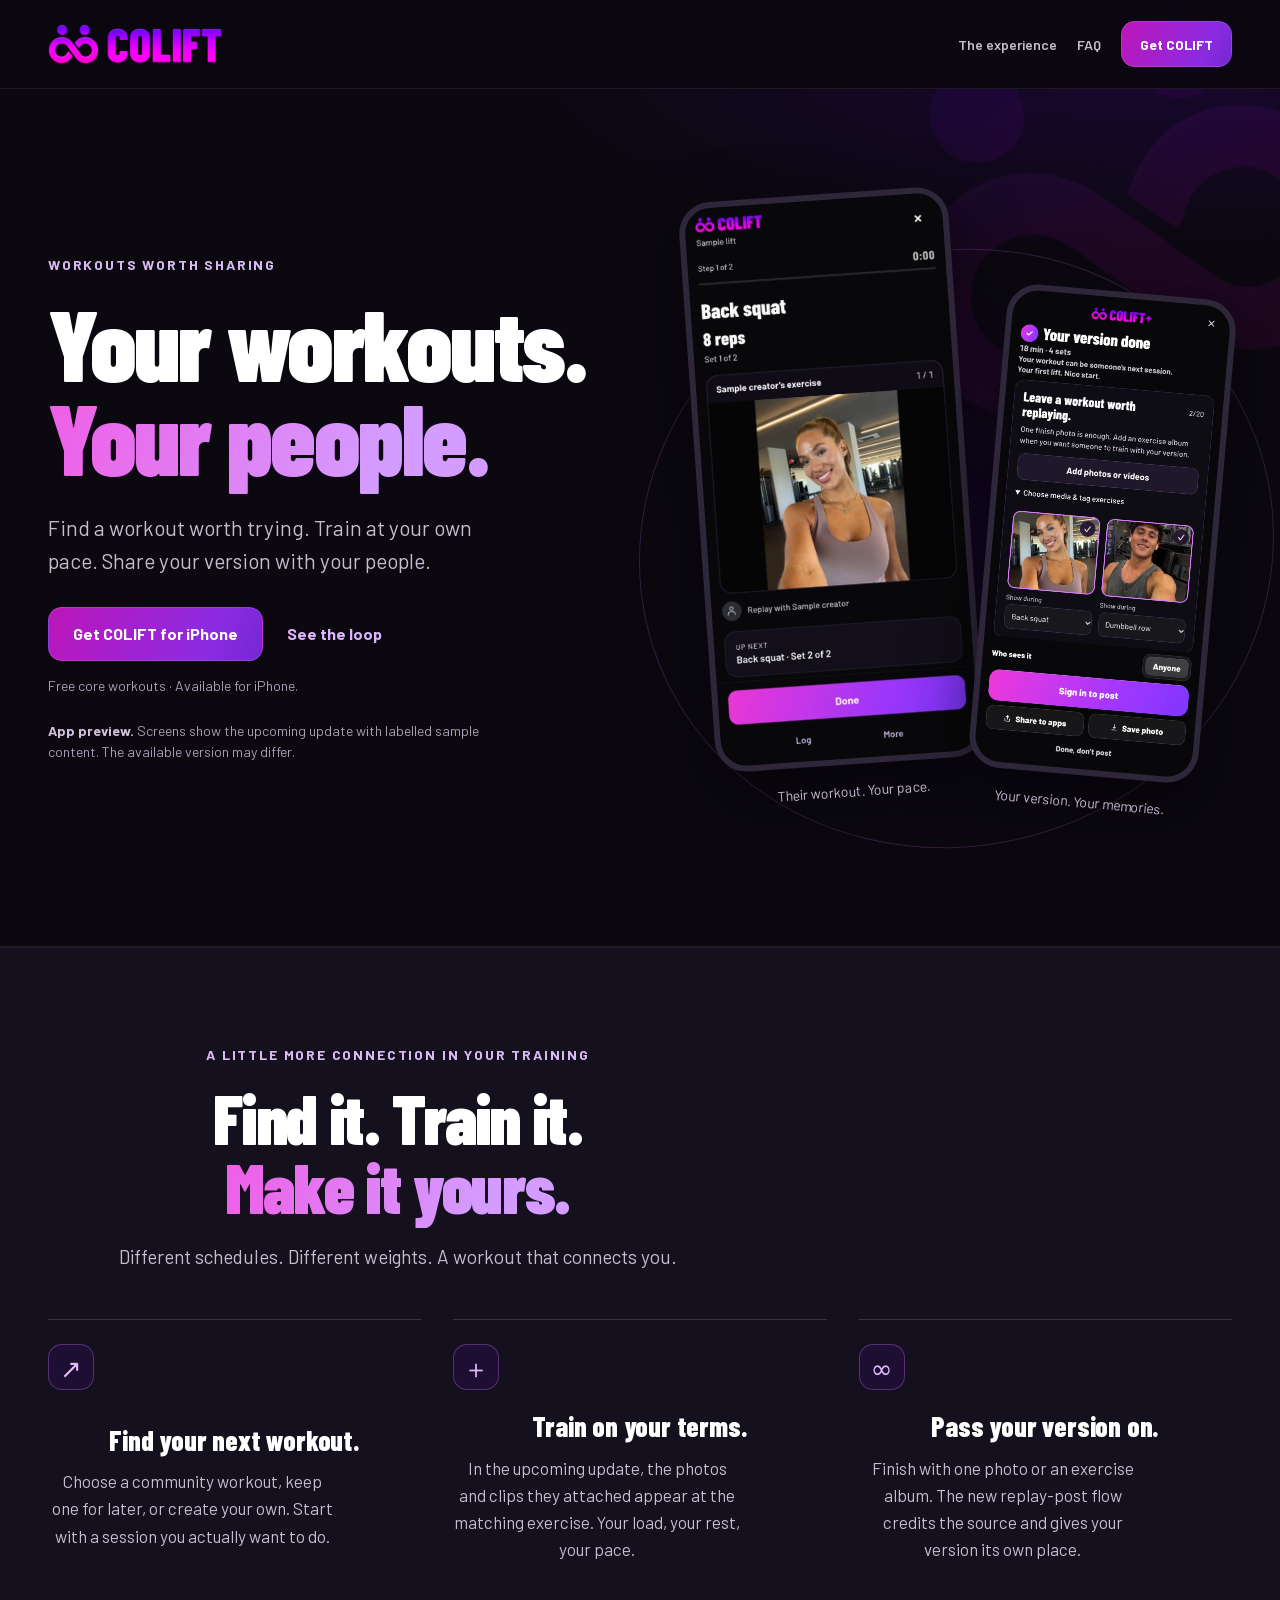
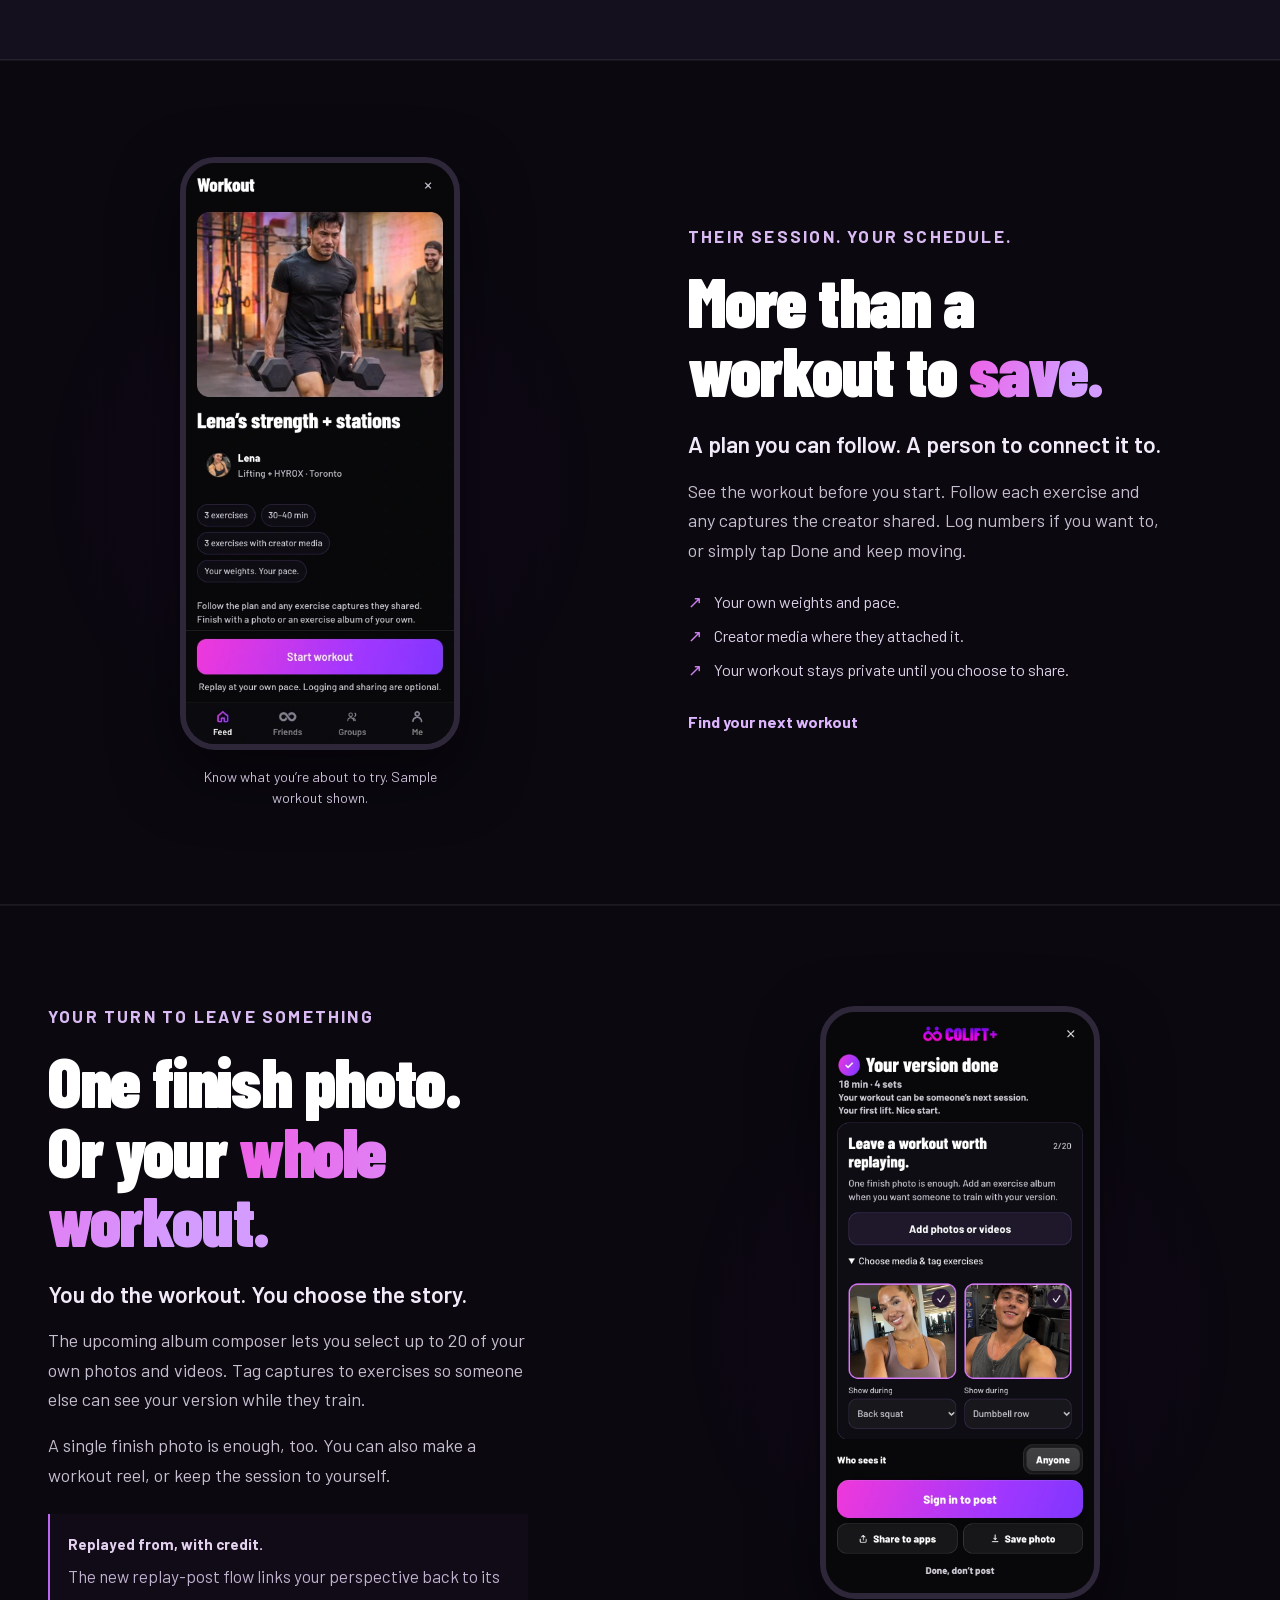
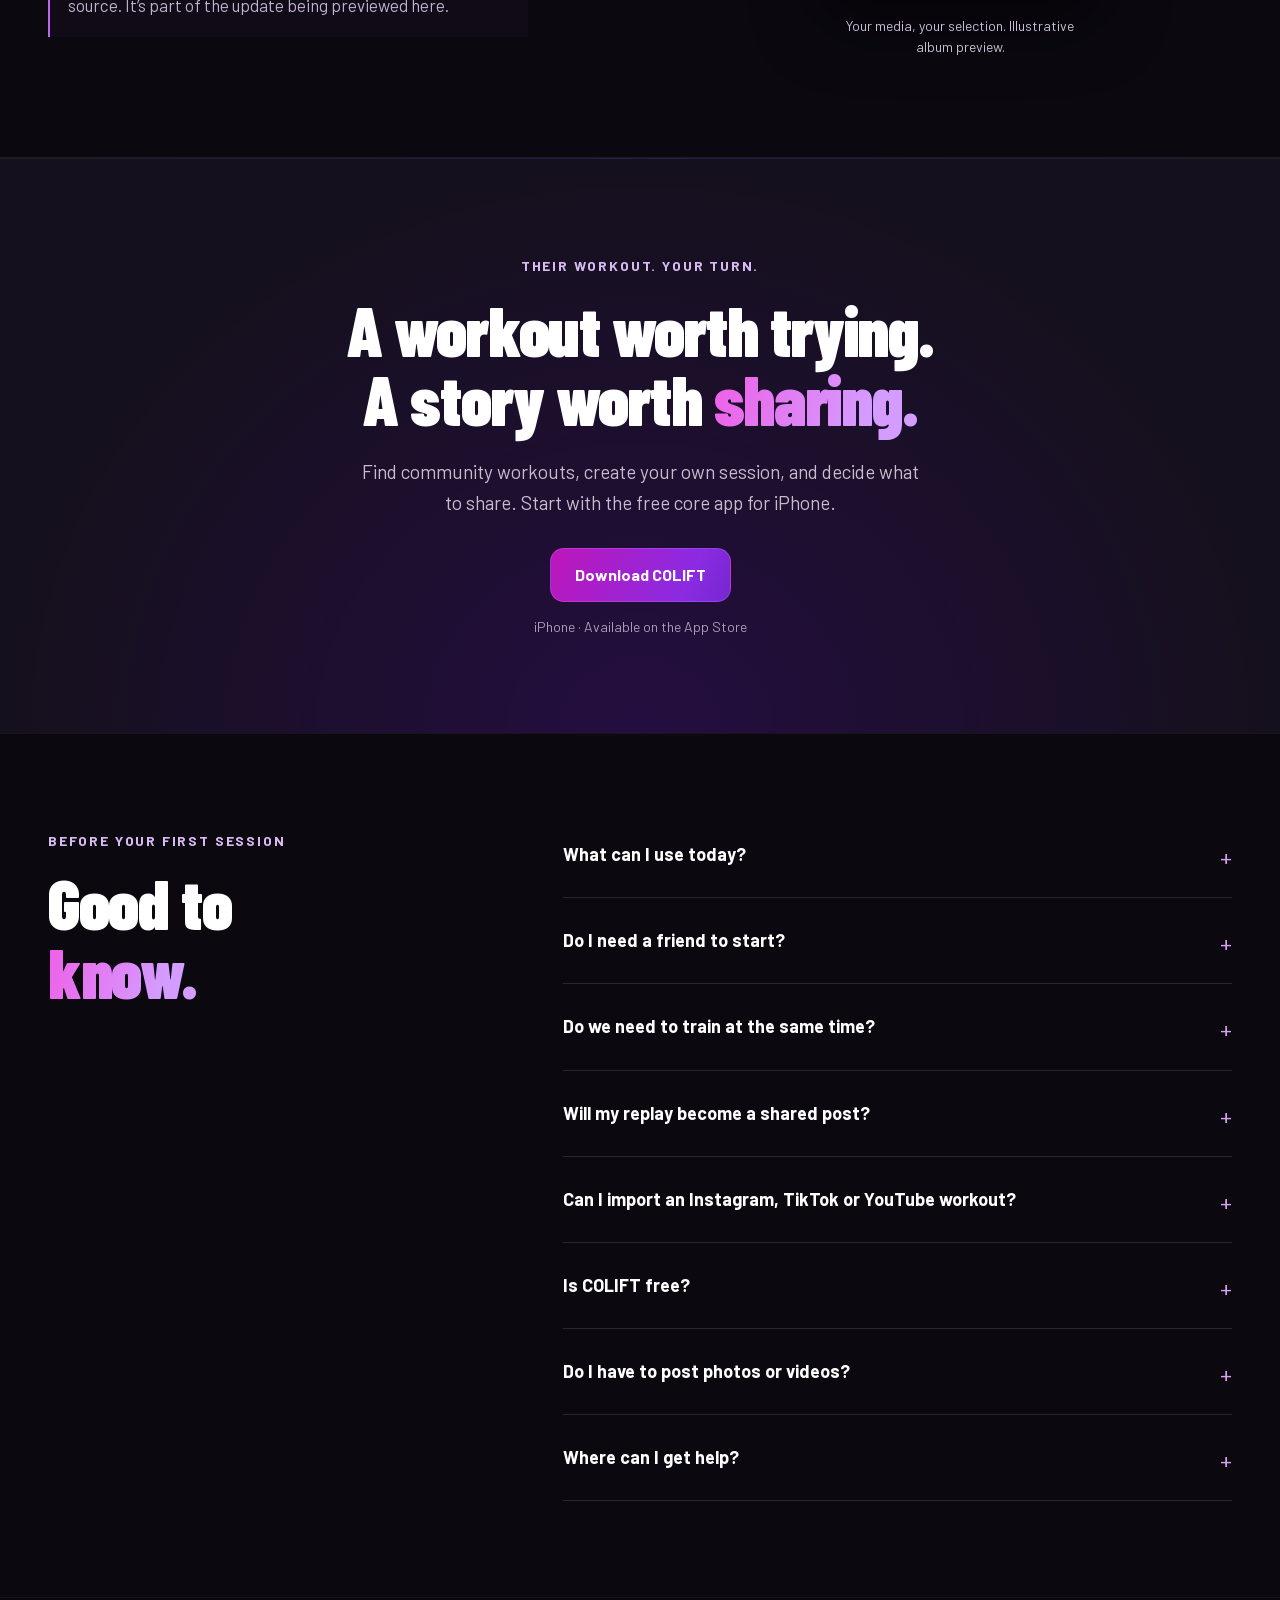
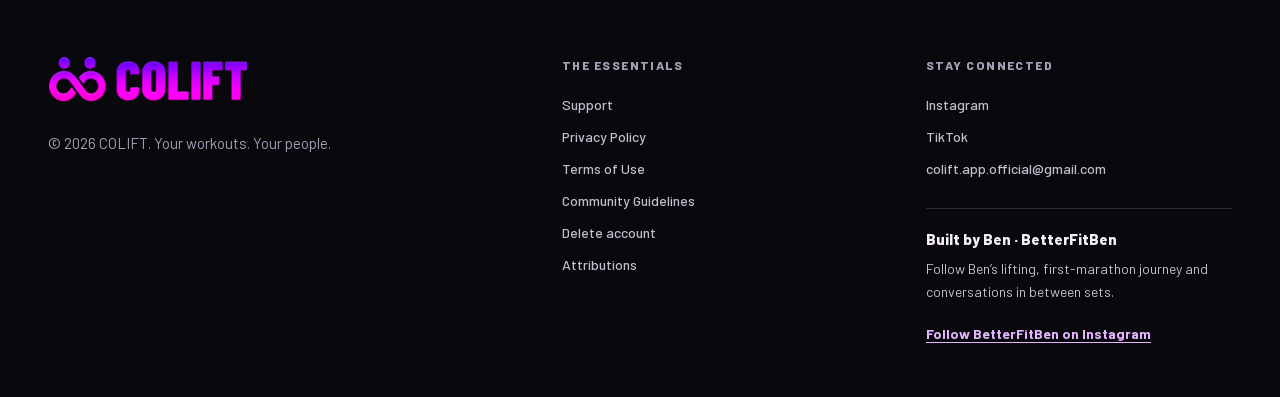
==== commit 1b2508aa: "Unify COLIFT branding across the marketing experience" ====
--- a/index.html
+++ b/index.html
@@ -3,86 +3,83 @@
 <head>
 <meta charset="utf-8">
 <meta name="viewport" content="width=device-width,initial-scale=1,viewport-fit=cover">
-<title>CoLift · Their workout. Your turn.</title>
-<meta name="description" content="Find a workout worth trying. Train at your pace and share your perspective. Discover CoLift for iPhone and preview the next replay-focused update.">
+<title>COLIFT · Your workouts. Your people.</title>
+<meta name="description" content="Your workouts. Your people. Find, train and share workouts at your own pace. Get COLIFT for iPhone.">
 <link rel="canonical" href="https://colift.fit/">
 <link rel="icon" href="assets/icon.png">
 <link rel="apple-touch-icon" href="assets/icon.png">
 <meta name="theme-color" content="#08080b">
 <meta name="apple-itunes-app" content="app-id=6772358115">
 <meta property="og:type" content="website">
-<meta property="og:title" content="CoLift · Their workout. Your turn.">
-<meta property="og:description" content="A workout worth trying. A story worth sharing. Get CoLift for iPhone and see what’s next.">
-<meta property="og:image" content="https://colift.fit/assets/og-workout-loop-20261114.png">
+<meta property="og:title" content="COLIFT · Your workouts. Your people.">
+<meta property="og:description" content="A workout worth trying. A story worth sharing. Get COLIFT for iPhone and see what’s next.">
+<meta property="og:image" content="https://colift.fit/assets/og-colift-brand-20261122.png">
 <meta property="og:image:width" content="1200">
 <meta property="og:image:height" content="630">
-<meta property="og:image:alt" content="Their workout. Your turn. Current screenshots previewing the next CoLift update.">
+<meta property="og:image:alt" content="COLIFT. Your workouts. Your people.">
 <meta property="og:url" content="https://colift.fit/">
 <meta name="twitter:card" content="summary_large_image">
-<meta name="twitter:title" content="CoLift · Their workout. Your turn.">
-<meta name="twitter:description" content="A workout worth trying. A story worth sharing. Preview the next CoLift update.">
-<meta name="twitter:image" content="https://colift.fit/assets/og-workout-loop-20261114.png">
+<meta name="twitter:title" content="COLIFT · Your workouts. Your people.">
+<meta name="twitter:description" content="A workout worth trying. A story worth sharing. Preview the next COLIFT update.">
+<meta name="twitter:image" content="https://colift.fit/assets/og-colift-brand-20261122.png">
 <link rel="preload" href="assets/fonts/BarlowCondensed-900.woff2" as="font" type="font/woff2" crossorigin>
 <link rel="stylesheet" href="styles.css?v=20261114">
-<link rel="stylesheet" href="marketing.css?v=20261114">
-<script type="application/ld+json">{"@context":"https://schema.org","@type":"MobileApplication","name":"CoLift: Workouts & Community","operatingSystem":"iOS","applicationCategory":"HealthApplication","url":"https://colift.fit/","downloadUrl":"https://apps.apple.com/app/id6772358115","description":"Community workouts, optional workout logging and shared perspectives for iPhone."}</script>
+<link rel="stylesheet" href="marketing.css?v=20261122-brand">
+<script type="application/ld+json">{"@context":"https://schema.org","@type":"MobileApplication","name":"COLIFT: Workouts & Community","operatingSystem":"iOS","applicationCategory":"HealthApplication","url":"https://colift.fit/","downloadUrl":"https://apps.apple.com/app/id6772358115","description":"Community workouts, optional workout logging and shared perspectives for iPhone."}</script>
 </head>
 <body class="site-marketing">
 <a class="skip-link" href="#main">Skip to content</a>
 <nav class="nav" id="nav" aria-label="Main navigation"><div class="wrap">
-  <a class="brand" href="#top" aria-label="CoLift home"><img class="logo" src="assets/logo.png" alt="CoLift" width="154" height="36"></a>
-  <div class="nav-right"><a class="nav-link" href="#how">The experience</a><a class="nav-link" href="#faq">FAQ</a><a class="btn btn-sm" data-store-link href="https://apps.apple.com/app/id6772358115">Get CoLift <span aria-hidden="true">↗</span></a></div>
+  <a class="brand" href="#top" aria-label="COLIFT home"><img class="logo" src="assets/colift-wordmark.png" alt="COLIFT" width="154" height="36"></a>
+  <div class="nav-right"><a class="nav-link" href="#how">The experience</a><a class="nav-link" href="#faq">FAQ</a><a class="btn btn-sm" data-store-link href="https://apps.apple.com/app/id6772358115">Get COLIFT</a></div>
 </div></nav>
 <main id="main">
-<header class="m-hero" id="top"><div class="wrap m-hero-grid">
+<header class="m-hero" id="top"><div class="m-brand-orbit" aria-hidden="true"><img src="assets/colift-wordmark.png" alt="" width="876" height="200"></div><div class="wrap m-hero-grid">
   <div class="m-hero-copy">
-    <p class="m-eyebrow">A workout worth passing on</p>
-    <h1>Their workout.<br><span class="m-gradient">Your turn.</span></h1>
-    <p class="m-lead">Train with their exercise captures, at your own pace. Then share your version.</p>
-    <div class="m-actions"><a class="btn" data-store-link href="https://apps.apple.com/app/id6772358115">Get CoLift for iPhone <span aria-hidden="true">↗</span></a><a class="m-text-link" href="#how">See the loop <span aria-hidden="true">↓</span></a></div>
+    <p class="m-eyebrow">WORKOUTS WORTH SHARING</p>
+    <h1>Your workouts.<br><span class="m-gradient">Your people.</span></h1>
+    <p class="m-lead">Find a workout worth trying. Train at your own pace. Share your version with your people.</p>
+    <div class="m-actions"><a class="btn" data-store-link href="https://apps.apple.com/app/id6772358115">Get COLIFT for iPhone</a><a class="m-text-link" href="#how">See the loop</a></div>
     <p class="m-fine">Free core workouts · Available for iPhone.</p>
-    <div class="m-preview-note"><span class="m-status-dot" aria-hidden="true"></span><p><strong>Upcoming update.</strong> Preview screens and sample content. The App Store version may differ.</p></div>
+    <div class="m-preview-note"><span class="m-status-dot" aria-hidden="true"></span><p><strong>App preview.</strong> Screens show the upcoming update with labelled sample content. The available version may differ.</p></div>
   </div>
-  <div class="m-hero-visual" aria-label="Preview of the upcoming CoLift workout and post screens">
-    <figure class="m-phone m-phone-primary"><button class="m-screen-zoom" data-preview="assets/screens/2026-11-preview/train.webp" data-caption="Upcoming update · sample replay with a creator capture" aria-label="Enlarge the sample workout screen"><img src="assets/screens/2026-11-preview/train.webp" alt="Current app preview: Back squat, eight reps, with a sample creator’s exercise photo" width="393" height="852" fetchpriority="high"></button><figcaption>Train with their captures.</figcaption></figure>
-    <figure class="m-phone m-phone-secondary"><button class="m-screen-zoom" data-preview="assets/screens/2026-11-preview/album.webp" data-caption="Upcoming update · illustrative workout album" aria-label="Enlarge the workout album screen"><img src="assets/screens/2026-11-preview/album.webp" alt="Current app preview: Choose your own photos and tag them to exercises for a workout post" width="786" height="1704" fetchpriority="high"></button><figcaption>Leave your perspective.</figcaption></figure>
+  <div class="m-hero-visual" aria-label="Preview of the upcoming COLIFT workout and post screens">
+    <figure class="m-phone m-phone-primary"><button class="m-screen-zoom" data-preview="assets/screens/2026-11-preview/train.webp" data-caption="Upcoming update · sample replay with a creator capture" aria-label="Enlarge the sample workout screen"><img src="assets/screens/2026-11-preview/train.webp" alt="Current app preview: Back squat, eight reps, with a sample creator’s exercise photo" width="393" height="852" fetchpriority="high"></button><figcaption>Their workout. Your pace.</figcaption></figure>
+    <figure class="m-phone m-phone-secondary"><button class="m-screen-zoom" data-preview="assets/screens/2026-11-preview/album.webp" data-caption="Upcoming update · illustrative workout album" aria-label="Enlarge the workout album screen"><img src="assets/screens/2026-11-preview/album.webp" alt="Current app preview: Choose your own photos and tag them to exercises for a workout post" width="786" height="1704" fetchpriority="high"></button><figcaption>Your version. Your memories.</figcaption></figure>
   </div>
 </div></header>
 <section class="m-loop" id="how" aria-labelledby="loop-heading"><div class="wrap">
-  <div class="m-section-heading"><p class="m-eyebrow">The CoLift loop</p><h2 id="loop-heading">Find it. Train it.<br><span class="m-gradient">Make it yours.</span></h2><p>Different schedules. Different weights. A workout that connects you.</p></div>
+  <div class="m-section-heading"><p class="m-eyebrow">A little more connection in your training</p><h2 id="loop-heading">Find it. Train it.<br><span class="m-gradient">Make it yours.</span></h2><p>Different schedules. Different weights. A workout that connects you.</p></div>
   <ol class="m-steps">
-    <li><span class="m-step-number">01</span><div><h3>Find your next replay.</h3><p>Choose a community workout, keep one for later, or create your own. Start with a session you actually want to do.</p></div></li>
-    <li><span class="m-step-number">02</span><div><h3>Feel them in the workout.</h3><p>In the upcoming update, the photos and clips they attached appear at the matching exercise. Your load, your rest, your pace.</p></div></li>
-    <li><span class="m-step-number">03</span><div><h3>Pass your version on.</h3><p>Finish with one photo or an exercise album. The new replay-post flow credits the source and gives your version its own place.</p></div></li>
+    <li><span class="m-step-mark" aria-hidden="true">↗</span><div><h3>Find your next workout.</h3><p>Choose a community workout, keep one for later, or create your own. Start with a session you actually want to do.</p></div></li>
+    <li><span class="m-step-mark" aria-hidden="true">＋</span><div><h3>Train on your terms.</h3><p>In the upcoming update, the photos and clips they attached appear at the matching exercise. Your load, your rest, your pace.</p></div></li>
+    <li><span class="m-step-mark" aria-hidden="true">∞</span><div><h3>Pass your version on.</h3><p>Finish with one photo or an exercise album. The new replay-post flow credits the source and gives your version its own place.</p></div></li>
   </ol>
 </div></section>
 <section class="m-editorial" id="replay" aria-labelledby="replay-heading"><div class="wrap m-editorial-grid">
-  <div class="m-feature-visual"><figure class="m-phone m-feature-phone"><button class="m-screen-zoom" data-preview="assets/screens/2026-11-preview/workout.webp" data-caption="Upcoming update · labelled sample workout preview" aria-label="Enlarge the workout details screen"><img src="assets/screens/2026-11-preview/workout.webp" alt="CoLift workout preview with a creator, exercise count, duration and creator-media coverage" width="393" height="852" loading="lazy" decoding="async"></button><figcaption>Know what you’re about to try. Sample workout shown.</figcaption></figure></div>
-  <div class="m-editorial-copy"><p class="m-eyebrow">Their session. Your schedule.</p><h2 id="replay-heading">More than a<br>workout to <span class="m-gradient">save.</span></h2><p class="m-section-lead">A plan you can follow. A person to connect it to.</p><p>See the workout before you start. Follow each exercise and any captures the creator shared. Log numbers if you want to, or simply tap Done and keep moving.</p><ul class="m-benefits"><li>Your own weights and pace.</li><li>Creator media where they attached it.</li><li>Your workout stays private until you choose to share.</li></ul><a class="m-text-link" data-store-link href="https://apps.apple.com/app/id6772358115">Find your next workout <span aria-hidden="true">↗</span></a></div>
+  <div class="m-feature-visual"><figure class="m-phone m-feature-phone"><button class="m-screen-zoom" data-preview="assets/screens/2026-11-preview/workout.webp" data-caption="Upcoming update · labelled sample workout preview" aria-label="Enlarge the workout details screen"><img src="assets/screens/2026-11-preview/workout.webp" alt="COLIFT workout preview with a creator, exercise count, duration and creator-media coverage" width="393" height="852" loading="lazy" decoding="async"></button><figcaption>Know what you’re about to try. Sample workout shown.</figcaption></figure></div>
+  <div class="m-editorial-copy"><p class="m-eyebrow">Their session. Your schedule.</p><h2 id="replay-heading">More than a<br>workout to <span class="m-gradient">save.</span></h2><p class="m-section-lead">A plan you can follow. A person to connect it to.</p><p>See the workout before you start. Follow each exercise and any captures the creator shared. Log numbers if you want to, or simply tap Done and keep moving.</p><ul class="m-benefits"><li>Your own weights and pace.</li><li>Creator media where they attached it.</li><li>Your workout stays private until you choose to share.</li></ul><a class="m-text-link" data-store-link href="https://apps.apple.com/app/id6772358115">Find your next workout</a></div>
 </div></section>
 <section class="m-editorial m-album" id="your-version" aria-labelledby="album-heading"><div class="wrap m-editorial-grid">
   <div class="m-editorial-copy"><p class="m-eyebrow">Your turn to leave something</p><h2 id="album-heading">One finish photo.<br>Or your <span class="m-gradient">whole workout.</span></h2><p class="m-section-lead">You do the workout. You choose the story.</p><p>The upcoming album composer lets you select up to 20 of your own photos and videos. Tag captures to exercises so someone else can see your version while they train.</p><p>A single finish photo is enough, too. You can also make a workout reel, or keep the session to yourself.</p><div class="m-small-note"><strong>Replayed from, with credit.</strong><p>The new replay-post flow links your perspective back to its source. It’s part of the update being previewed here.</p></div></div>
-  <div class="m-feature-visual m-album-visual"><figure class="m-phone m-feature-phone"><button class="m-screen-zoom" data-preview="assets/screens/2026-11-preview/album.webp" data-caption="Upcoming update · illustrative album, using sample photos" aria-label="Enlarge the exercise album composer"><img src="assets/screens/2026-11-preview/album.webp" alt="Upcoming CoLift composer showing selected sample photos and exercise tags" width="786" height="1704" loading="lazy" decoding="async"></button><figcaption>Your media, your selection. Illustrative album preview.</figcaption></figure></div>
+  <div class="m-feature-visual m-album-visual"><figure class="m-phone m-feature-phone"><button class="m-screen-zoom" data-preview="assets/screens/2026-11-preview/album.webp" data-caption="Upcoming update · illustrative album, using sample photos" aria-label="Enlarge the exercise album composer"><img src="assets/screens/2026-11-preview/album.webp" alt="Upcoming COLIFT composer showing selected sample photos and exercise tags" width="786" height="1704" loading="lazy" decoding="async"></button><figcaption>Your media, your selection. Illustrative album preview.</figcaption></figure></div>
 </div></section>
-<section class="m-import" id="imports" aria-labelledby="import-heading"><div class="wrap m-import-grid">
-  <div><p class="m-eyebrow"><span class="m-coming">Coming soon</span> Video imports · CoLift+</p><h2 id="import-heading">That workout<br>you saved?<br><span class="m-gradient">Make it a session.</span></h2></div>
-  <div class="m-import-copy"><p class="m-section-lead">From a saved clip to a plan you can review and follow.</p><p>We’re building imports for YouTube Shorts, Instagram Reels and TikTok. Bring in a public workout link, check the exercises and timing, then make it your next session.</p><p>The creator stays credited through the original source link. Supported clips can provide exercise sections to watch as you train.</p><div class="m-small-note"><strong>Not enabled yet.</strong><p>Video imports and new CoLift+ purchases are currently off. The planned allowance is 5 imports per month, capped at 8 processing attempts. No subscription purchase is needed to use the free core workouts.</p></div><a class="m-text-link" href="#faq">What’s available today? <span aria-hidden="true">↓</span></a></div>
-</div></section>
-<section class="m-begin" aria-labelledby="begin-heading"><div class="wrap m-begin-inner"><p class="m-eyebrow">Their workout. Your turn.</p><h2 id="begin-heading">A workout worth trying.<br>A story worth <span class="m-gradient">sharing.</span></h2><p>Find community workouts, create your own session, and decide what to share. Start with the free core app for iPhone.</p><a class="btn" data-store-link href="https://apps.apple.com/app/id6772358115">Download CoLift <span aria-hidden="true">↗</span></a><p class="m-fine">iPhone · Available on the App Store</p></div></section>
-<section class="m-faq-section" id="faq" aria-labelledby="faq-heading"><div class="wrap m-faq-grid"><div><p class="m-eyebrow">Before your first session</p><h2 id="faq-heading">Good to<br><span class="m-gradient">know.</span></h2></div><div class="m-faq">
+
+<section class="m-begin" aria-labelledby="begin-heading"><div class="wrap m-begin-inner"><p class="m-eyebrow">Their workout. Your turn.</p><h2 id="begin-heading">A workout worth trying.<br>A story worth <span class="m-gradient">sharing.</span></h2><p>Find community workouts, create your own session, and decide what to share. Start with the free core app for iPhone.</p><a class="btn" data-store-link href="https://apps.apple.com/app/id6772358115">Download COLIFT</a><p class="m-fine">iPhone · Available on the App Store</p></div></section>
+<section class="m-faq-section" id="faq" aria-labelledby="faq-heading"><div class="wrap m-faq-grid"><div><p class="m-eyebrow">Before your first session</p><h2 id="faq-heading">Good to <br><span class="m-gradient">know.</span></h2></div><div class="m-faq">
 <details><summary>What can I use today?</summary><p>The current App Store app lets you discover community workouts, create and log your own sessions, save workouts, and share a photo and reaction on the workout you completed. The screenshots on this page preview the next update’s creator-media panels, sample experience and album composer. They include clearly labelled sample content.</p></details>
 <details><summary>Do I need a friend to start?</summary><p>No. You can create your own workout and train solo. Sign in to discover available community workouts and connect with other people. The upcoming update also puts a no-account sample workout up front, so you can try the replay experience first.</p></details>
 <details><summary>Do we need to train at the same time?</summary><p>No. Follow the workout when it fits your schedule. Choose your own weights, rest and pace. Creator photos or videos appear when they’ve actually been attached to an exercise; a finish-only post does not provide a demonstration for every movement.</p></details>
 <details><summary>Will my replay become a shared post?</summary><p>Today, you can add your photo and reaction to the workout post you trained from. The upcoming replay-post flow also gives your result its own post with a source credit, so people can trace the workout back to its creator. That new flow is still being prepared for release.</p></details>
-<details><summary>Can I import an Instagram, TikTok or YouTube workout?</summary><p>Video imports are coming soon and are not currently enabled. The planned CoLift+ allowance is 5 imports per month, with up to 8 processing attempts and no rollover. Supported formats and clips will need a plan review before you train. Imports and new subscription purchases remain off for now.</p></details>
-<details><summary>Is CoLift free?</summary><p>The core workouts, workout logging and friend features are free. CoLift+ is an optional upgrade for additional progress and recap features; new subscription purchases are not currently enabled. Video imports are a planned CoLift+ feature. Existing subscribers can manage their subscription in Apple Account settings.</p></details>
+<details><summary>Can I import an Instagram, TikTok or YouTube workout?</summary><p>Video imports are coming soon and are not currently enabled. The planned COLIFT+ allowance is 5 imports per month, with up to 8 processing attempts and no rollover. Supported formats and clips will need a plan review before you train. Imports and new subscription purchases remain off for now.</p></details>
+<details><summary>Is COLIFT free?</summary><p>The core workouts, workout logging and friend features are free. COLIFT+ is an optional upgrade for additional progress and recap features; new subscription purchases are not currently enabled. Video imports are a planned COLIFT+ feature. Existing subscribers can manage their subscription in Apple Account settings.</p></details>
 <details><summary>Do I have to post photos or videos?</summary><p>No. Finishing saves your workout privately. Posting is a separate choice. You choose the audience for shared content; a public post can be visible beyond your friends. The upcoming album lets you select which of your captures to include. Read the <a href="privacy.html">Privacy Policy</a> for details.</p></details>
-<details><summary>Where can I get help?</summary><p>Visit <a href="support.html">Support</a> for account, workout and safety help. You can report content or block people from the app. CoLift does not replace qualified exercise instruction; choose movements and loads appropriate for you.</p></details>
+<details><summary>Where can I get help?</summary><p>Visit <a href="support.html">Support</a> for account, workout and safety help. You can report content or block people from the app. COLIFT does not replace qualified exercise instruction; choose movements and loads appropriate for you.</p></details>
 </div></div></section>
 </main>
-<footer class="site m-footer"><div class="wrap cols"><div><a class="brand" href="#top"><img class="logo" src="assets/logo.png" alt="CoLift" width="154" height="36"></a><p class="copy">© 2026 CoLift. Their workout. Your turn.</p></div><div><div class="col-h">The essentials</div><div class="legal"><a href="support.html">Support</a><a href="privacy.html">Privacy Policy</a><a href="terms.html">Terms of Use</a><a href="guidelines.html">Community Guidelines</a><a href="delete-account.html">Delete account</a><a href="attributions.html">Attributions</a></div></div><div><div class="col-h">Stay connected</div><div class="legal"><a href="https://instagram.com/colift.app" id="ig-link" rel="noopener noreferrer" target="_blank">Instagram <span aria-hidden="true">↗</span></a><a href="https://tiktok.com/@colift.app" id="tt-link" rel="noopener noreferrer" target="_blank">TikTok <span aria-hidden="true">↗</span></a><a href="mailto:colift.app.official@gmail.com">colift.app.official@gmail.com</a></div><div class="m-founder-bridge"><p class="m-founder-label">Built by Ben · BetterFitBen</p><p class="m-founder-copy">Follow Ben’s lifting, first-marathon journey and conversations in between sets.</p><a href="https://www.instagram.com/betterfitben/" target="_blank" rel="noopener noreferrer" aria-label="Follow BetterFitBen on Instagram (opens in a new tab)">Follow BetterFitBen on Instagram <span aria-hidden="true">↗</span></a></div></div></div></footer>
-<div class="m-mobile-download" aria-label="Download CoLift"><div><strong>CoLift</strong><span>Their workout. Your turn.</span></div><a class="btn btn-sm" data-store-link href="https://apps.apple.com/app/id6772358115">Get the app <span aria-hidden="true">↗</span></a></div>
-<dialog class="m-preview-dialog" id="screen-preview" aria-label="CoLift app screenshot preview"><button type="button" class="m-preview-close" aria-label="Close screenshot preview">×</button><div class="m-preview-scroll"><img id="screen-preview-image" alt="" width="393" height="852"><p id="screen-preview-caption"></p></div></dialog>
+<footer class="site m-footer"><div class="wrap cols"><div><a class="brand" href="#top"><img class="logo" src="assets/colift-wordmark.png" alt="COLIFT" width="154" height="36"></a><p class="copy">© 2026 COLIFT. Your workouts. Your people.</p></div><div><div class="col-h">The essentials</div><div class="legal"><a href="support.html">Support</a><a href="privacy.html">Privacy Policy</a><a href="terms.html">Terms of Use</a><a href="guidelines.html">Community Guidelines</a><a href="delete-account.html">Delete account</a><a href="attributions.html">Attributions</a></div></div><div><div class="col-h">Stay connected</div><div class="legal"><a href="https://instagram.com/colift.app" id="ig-link" rel="noopener noreferrer" target="_blank">Instagram</a><a href="https://tiktok.com/@colift.app" id="tt-link" rel="noopener noreferrer" target="_blank">TikTok</a><a href="mailto:colift.app.official@gmail.com">colift.app.official@gmail.com</a></div><div class="m-founder-bridge"><p class="m-founder-label">Built by Ben · BetterFitBen</p><p class="m-founder-copy">Follow Ben’s lifting, first-marathon journey and conversations in between sets.</p><a href="https://www.instagram.com/betterfitben/" target="_blank" rel="noopener noreferrer" aria-label="Follow BetterFitBen on Instagram (opens in a new tab)">Follow BetterFitBen on Instagram</a></div></div></div></footer>
+<div class="m-mobile-download" aria-label="Download COLIFT"><div><strong>COLIFT</strong><span>Your workouts. Your people.</span></div><a class="btn btn-sm" data-store-link href="https://apps.apple.com/app/id6772358115">Get the app</a></div>
+<dialog class="m-preview-dialog" id="screen-preview" aria-label="COLIFT app screenshot preview"><button type="button" class="m-preview-close" aria-label="Close screenshot preview">×</button><div class="m-preview-scroll"><img id="screen-preview-image" alt="" width="393" height="852"><p id="screen-preview-caption"></p></div></dialog>
 <script src="app.js?v=20261114-workout-loop"></script>
 </body>
 </html>
--- a/marketing.css
+++ b/marketing.css
@@ -27,3 +27,39 @@
 .m-founder-bridge a{display:inline-flex;align-items:center;gap:8px;min-height:44px;font-size:14px;line-height:1.5;font-weight:700;color:#e6b5ff;text-decoration:underline;text-underline-offset:3px}
 .m-founder-bridge a:hover{color:#fff}
 .m-founder-bridge a:focus-visible{outline:2px solid #e6b5ff;outline-offset:5px;border-radius:3px}
+
+/* COLIFT identity — original mark, ink canvas, vivid connection. */
+.site-marketing{--maxw:1280px;--muted:#c6becf;--faint:#a79db4;background:#0b0810;font-family:var(--body)}
+.site-marketing::before{background:radial-gradient(ellipse 68% 28% at 90% 7%,#7700ff22,transparent 76%),#0b0810}
+.site-marketing .wrap{max-width:1280px;padding-inline:48px}
+.site-marketing .nav{background:#0b0810ed;border-bottom:1px solid #ffffff12}
+.site-marketing .nav .wrap{height:88px}
+.site-marketing .brand img.logo{width:174px;height:auto;aspect-ratio:876/200;object-fit:contain}
+.site-marketing .btn{background:linear-gradient(115deg,#bd16b9,#8b2be2 75%,#7527d1);border:1px solid #ffffff20;border-radius:14px;font-weight:700;box-shadow:none;min-height:54px}
+.site-marketing .btn:hover{filter:brightness(1.13);transform:translateY(-1px)}
+.site-marketing .btn-sm{min-height:46px}
+.m-hero{position:relative;overflow:hidden;padding:170px 0 100px;isolation:isolate;border-bottom:1px solid #ffffff12}
+.m-hero-grid{position:relative;z-index:1;grid-template-columns:1.1fr 1fr;gap:28px}
+.m-brand-orbit{position:absolute;pointer-events:none;right:-80px;top:20px;width:480px;height:380px;overflow:hidden;opacity:.075;transform:rotate(-18deg);z-index:-1}
+.m-brand-orbit img{width:1642px;max-width:none;height:375px;object-fit:fill}
+.m-hero h1{font-size:clamp(72px,7.8vw,112px);line-height:.94;letter-spacing:-.025em;margin-top:20px}
+.m-gradient{background:linear-gradient(110deg,#ef5de6,#d49cff 75%);background-clip:text;-webkit-background-clip:text;color:#d49cff;-webkit-text-fill-color:transparent}
+.m-eyebrow{font-size:14px;letter-spacing:.13em;color:#d9baf3;font-weight:700}
+.m-lead{font-size:21px;line-height:1.55;max-width:455px;margin-top:28px}
+.m-actions{gap:24px;margin-top:30px}.m-fine{font-size:14px}.m-preview-note{font-size:14px;margin-top:24px;max-width:460px}.m-preview-note .m-status-dot{display:none}
+.m-hero-visual{position:relative;padding:24px 0 44px;gap:18px;align-items:center}
+.m-hero-visual::before{content:'';position:absolute;inset:12% -8% 0;border:1px solid #d887ff30;border-radius:50%;background:radial-gradient(ellipse,#7700ff1c,transparent 68%);transform:rotate(-18deg);z-index:-1}
+.m-phone-primary{transform:rotate(-4deg);max-width:270px}.m-phone-secondary{transform:translateY(54px) rotate(5deg);max-width:230px}
+.m-screen-zoom{background:#17121f;border-color:#2e2639;box-shadow:0 24px 64px #0008;border-width:6px;border-radius:32px}
+.m-phone figcaption{font-size:14px;line-height:1.5;color:#c9bcd5;margin-top:16px}
+.site-marketing section{padding:96px 0}.site-marketing h2{font-size:clamp(48px,5.4vw,74px);line-height:1;letter-spacing:-.02em}
+.m-loop{background:#15101d;border-bottom:1px solid #ffffff12}.m-section-heading{max-width:700px}
+.m-steps{gap:32px;margin-top:48px}.m-steps li{border-top:1px solid #ffffff26;padding-top:24px;display:grid;grid-template-columns:1fr;gap:20px}
+.m-step-mark{display:flex;align-items:center;justify-content:center;width:46px;height:46px;border:1px solid #c276ff55;border-radius:14px;color:#e0bcff;font-size:26px;background:#7700ff18}
+.m-steps h3{font-size:28px;line-height:1.15;margin-bottom:12px}.m-steps p{font-size:17px;line-height:1.6;color:var(--muted)}
+.m-editorial{border-bottom:1px solid #ffffff12}.m-editorial-grid{gap:96px}.m-editorial-copy p{font-size:17px;line-height:1.65}.m-editorial-copy .m-section-lead{font-size:23px;color:#f8f2ff}.m-benefits li{font-size:16px}.m-small-note{border-left:2px solid #bc67f1;padding-left:18px}
+.m-begin{background:radial-gradient(ellipse at 50% 100%,#7700ff28,transparent 70%),#15101d}
+.m-faq summary{font-size:18px}.m-faq p{font-size:16px}.m-text-link{color:#deb6ff;font-size:16px}.site-marketing .m-footer .copy{font-size:15px}.m-footer .brand img.logo{width:200px}
+@media(max-width:1000px){.site-marketing .wrap{padding-inline:28px}.m-hero h1{font-size:clamp(66px,8vw,90px)}.m-editorial-grid{gap:48px}.m-hero-grid{gap:20px}.m-lead{font-size:19px}}
+@media(max-width:760px){.site-marketing .wrap{padding-inline:24px}.site-marketing .nav .wrap{height:76px}.site-marketing .brand img.logo{width:142px}.site-marketing .nav-link{font-size:14px}.m-hero{padding:126px 0 56px}.m-hero-grid{grid-template-columns:1fr;gap:24px}.m-hero h1{font-size:clamp(61px,14vw,92px)}.m-lead{font-size:19px;margin-top:24px}.m-eyebrow{font-size:13px}.m-brand-orbit{right:-120px;top:180px}.m-hero-visual{max-width:450px;margin:0 auto;padding:20px 8px 50px;gap:12px}.m-phone-primary{width:54%}.m-phone-secondary{width:44%;transform:translateY(35px) rotate(5deg)}.m-phone figcaption{font-size:13px}.m-preview-note{font-size:14px;max-width:430px}.site-marketing section{padding:68px 0}.m-steps{gap:30px;margin-top:32px}.m-steps li{grid-template-columns:46px 1fr;gap:18px}.m-steps h3{font-size:26px}.m-steps p{font-size:16px}.m-faq-grid{gap:32px}.m-mobile-download{background:#0b0810f5}.m-mobile-download>div>span{font-size:13px}.m-mobile-download .btn{min-height:46px}.site-marketing .m-footer .cols{gap:32px}}
+@media(max-width:360px){.site-marketing .wrap{padding-inline:18px}.m-hero h1{font-size:58px}.site-marketing .nav-right{gap:8px}.site-marketing .brand img.logo{width:126px}.m-lead{font-size:18px}.m-actions{gap:12px}.m-phone figcaption{font-size:12px}.m-steps li{grid-template-columns:1fr}.m-mobile-download>div>span{font-size:12px}}
